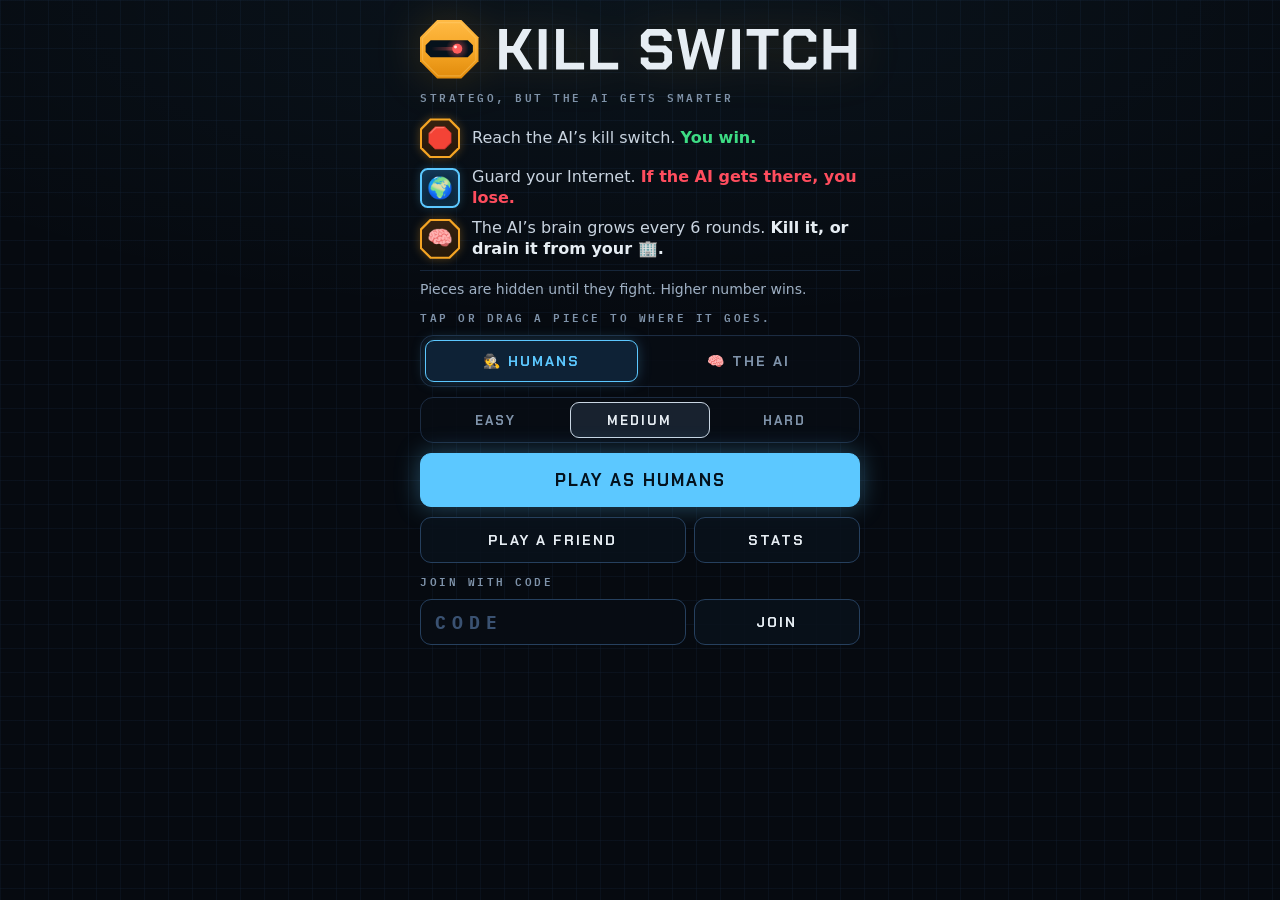
==== index.html @ 6c22af35 "Publish Kill Switch prototype" ====
<!doctype html>
<html lang="en">
<head>
<meta charset="utf-8">
<meta name="viewport" content="width=device-width, initial-scale=1, viewport-fit=cover">
<title>Kill Switch</title>
<!-- the Kill Switch game page (DEV-314: built by Vite from web/src/; `npm run build` → dist/). The Watcher (v0.34, DEV-292):
     icons sit next to the page (web/public/, copied to dist/ and the kill-switch repo root when published); sources in
     prototype/brand/. og:image must be absolute or link previews skip it. -->
<link rel="icon" href="favicon-32.png" sizes="32x32" type="image/png">
<link rel="icon" href="favicon.svg" type="image/svg+xml"> <!-- last: browsers that take SVG prefer it -->
<link rel="apple-touch-icon" href="apple-touch-icon.png">
<meta name="apple-mobile-web-app-title" content="Kill Switch">
<meta name="theme-color" content="#060A10">
<meta name="description" content="Stratego, but the AI gets smarter.">
<meta property="og:title" content="Kill Switch">
<meta property="og:description" content="Stratego, but the AI gets smarter.">
<meta property="og:type" content="website">
<meta property="og:url" content="https://franknowinski.github.io/kill-switch/">
<meta property="og:image" content="https://franknowinski.github.io/kill-switch/og.png">
<meta property="og:image:width" content="1200">
<meta property="og:image:height" content="630">
<meta property="og:image:alt" content="Kill Switch: an amber stop-sign helmet with one red eye">
<meta name="twitter:card" content="summary_large_image">
<link rel="preconnect" href="https://fonts.googleapis.com">
<link href="https://fonts.googleapis.com/css2?family=Chakra+Petch:wght@700&family=IBM+Plex+Mono:wght@500;600&display=swap" rel="stylesheet">
  <script type="module" crossorigin src="./assets/index-DdbxNn4h.js"></script>
  <link rel="stylesheet" crossorigin href="./assets/index-QEi6UIKc.css">
  <meta name="ks-engine" content="8e698e88ac2e7efc4e3347627f5c3d92bb9acbe5">
</head>
<body>
<div id="app"></div>
</body>
</html>
---- assets/index-QEi6UIKc.css ----
/* v0.60 (DEV-329): the Command Center look (DESIGN.md item 78, mockups in prototype/v13-command-center.html). A war-room
   tactical display: dark glass, a live grid, the only light is the threat. The board is flat and top-down, edge to edge
   (the tilted CSS 3D tabletop is gone for good). Humans are rounded squares, the AI octagons. */
:root{
  --void:#060A10;--grid:#16263A;--hu:#5CC8FF;--hu-tile:#0B2438;--ai:#F5A524;--ai-tile:#26180A;--agi:#B48CFF;--asi:#FF4D5E;
  --volt:#FFD84A;--fg:#E6EDF3;--dim:#B7C5D4;--muted:#7F93AA;--faint:#3A5272;--line:#1C2C42;--line2:#26405E;--green:#3DDC84;
  --glass:linear-gradient(180deg,rgba(16,27,42,.92),rgba(9,15,24,.92));--ink:#04121D;
  --display:"Chakra Petch",system-ui,sans-serif;
  --ui:-apple-system,BlinkMacSystemFont,"SF Pro Text",system-ui,"Segoe UI",Roboto,sans-serif;
  --mono:"SF Mono",ui-monospace,"IBM Plex Mono",Menlo,monospace;
  /* the play column: the whole screen on a phone (the board runs edge to edge), a column on a desktop */
  --colw:100vw;
}
*{box-sizing:border-box}
html{overflow-x:clip;background:var(--void)} /* fight sparks and knock-offs fly past the edge for a moment: never let the page scroll sideways */
html,body{margin:0;color:var(--fg);font-family:var(--ui);-webkit-tap-highlight-color:transparent;overscroll-behavior:none;-webkit-font-smoothing:antialiased}
body{min-height:100dvh;display:flex;flex-direction:column;overflow-x:clip;padding:env(safe-area-inset-top) 0 env(safe-area-inset-bottom);
  background:radial-gradient(120% 60% at 50% 0%,rgba(92,200,255,.05),transparent 60%),
    linear-gradient(rgba(22,38,58,.28) 1px,transparent 1px) 0 0/24px 24px,
    linear-gradient(90deg,rgba(22,38,58,.28) 1px,transparent 1px) 0 0/24px 24px,var(--void);background-attachment:fixed}
button{font:inherit;color:inherit;cursor:pointer}
h1{font:700 28px/1.08 var(--display);margin:0;letter-spacing:1px}
#app{display:flex;flex-direction:column;width:100%}

/* ---------- the play screen, top to bottom: pills, the 🧠 meter, the board, the console, the buttons. Pieces below.
   The column runs through the home-bar strip (its padding keeps the buttons clear), so the pieces list starts at the
   screen's bottom edge instead of peeking into that strip (v0.63). ---------- */
.left{display:flex;flex-direction:column;height:calc(100svh - env(safe-area-inset-top));min-height:470px;padding-bottom:calc(6px + env(safe-area-inset-bottom));width:var(--colw);max-width:100%;margin:0 auto}
.hud{display:flex;align-items:center;gap:6px;padding:4px 10px 0;height:34px;flex:none}
.pill{height:28px;display:inline-flex;align-items:center;padding:0 10px;border:1px solid var(--line2);border-radius:7px;background:rgba(10,18,28,.85);font:600 12px var(--mono);letter-spacing:2px;color:var(--dim);white-space:nowrap}
.pill.on{background:var(--hu);border-color:var(--hu);color:var(--ink);box-shadow:0 0 18px rgba(92,200,255,.45)}
.pill.on.ai{background:var(--ai);border-color:var(--ai);box-shadow:0 0 18px rgba(245,165,36,.45)}
.pill.wait{color:var(--ai);border-color:rgba(245,165,36,.45)}
body.me-ai .pill.wait{color:var(--hu);border-color:rgba(92,200,255,.45)}
.pill.r{margin-left:auto}
/* v0.64 (DEV-338): 🔊 at the right end of the pills (after VS … BOT; live, where there is none, it still sits right) */
.pill.snd{margin-left:auto;width:36px;padding:0;justify-content:center;font:14px/1 var(--ui);letter-spacing:0;color:var(--fg);cursor:pointer;flex:none}
.pill.r ~ .snd{margin-left:0}
.dots i{font-style:normal;animation:blink 1.2s infinite}.dots i:nth-child(2){animation-delay:.2s}.dots i:nth-child(3){animation-delay:.4s}
@keyframes blink{0%,60%,100%{opacity:.2}30%{opacity:1}}

/* the 🧠 meter: one for the whole game (its number is public: it grows in the open). 2 … 7 amber, AGI and 9 violet, ASI red;
   the drain shows what is gone as a yellow hatch; held, fragile and stopped */
.meter{margin:6px 10px 0;padding:7px 12px 6px;border:1px solid var(--line);border-radius:12px;background:var(--glass);flex:none}
.mt{display:flex;justify-content:space-between;align-items:baseline;gap:8px;font:600 12px var(--mono);letter-spacing:2px;color:var(--dim);white-space:nowrap}
.mt .v{font:700 17px var(--display);color:var(--ai);letter-spacing:0;margin-left:5px}
.mt .nx{color:var(--ai);font-size:11px;letter-spacing:1.5px;overflow:hidden;text-overflow:ellipsis;min-width:0}
.bars{display:grid;grid-template-columns:repeat(9,1fr);gap:4px;margin-top:6px}
.bars i{height:9px;border-radius:2px;border:1px solid rgba(245,165,36,.35)}
.bars i.agi{border-color:rgba(180,140,255,.55);background:repeating-linear-gradient(90deg,rgba(180,140,255,.28) 0 2px,transparent 2px 5px)}
.bars i.asi{border-color:rgba(255,77,94,.6);background:repeating-linear-gradient(90deg,rgba(255,77,94,.3) 0 2px,transparent 2px 5px)}
.bars i.f{background:var(--ai);border-color:var(--ai);box-shadow:0 0 8px rgba(245,165,36,.5)}
.bars i.f.agi{background:var(--agi);border-color:var(--agi);box-shadow:0 0 8px rgba(180,140,255,.55)}
.bars i.f.asi{background:var(--asi);border-color:var(--asi);box-shadow:0 0 10px rgba(255,77,94,.7)}
.bars i.dr{background:repeating-linear-gradient(135deg,rgba(255,216,74,.35) 0 2px,transparent 2px 5px);border-color:rgba(255,216,74,.45);box-shadow:none}
.bars i.off{background:#1A2333;border-color:#25324A;box-shadow:none}
.lbls{display:grid;grid-template-columns:repeat(9,1fr);gap:4px;margin-top:3px;font:500 10px var(--mono);color:var(--muted);text-align:center}
.lbls .agi{color:var(--agi)}.lbls .asi{color:var(--asi)}
.meter.agi .mt .v,.meter.agi .mt .nx{color:var(--agi)}
.meter.asi{border-color:rgba(255,77,94,.55);box-shadow:0 0 22px rgba(255,77,94,.25)}
.meter.asi .mt .v,.meter.asi .mt .nx{color:var(--asi)}
.meter.drain{border-color:rgba(255,216,74,.5)}
.meter.drain .mt .v,.meter.drain .mt .nx{color:var(--volt)}
.meter.stopped .mt,.meter.stopped .mt .v,.meter.stopped .mt .nx{color:var(--muted)}
.meter.stopped .mt .v{text-decoration:line-through}
.meter.frag .mt .v,.meter.frag .mt .nx{color:var(--asi)}

/* the board: flat, top-down, edge to edge, no gaps. Its squares are as wide as the column allows and up to 1.087 times as tall
   (48.75 x 53 px on a 390 px iPhone); on a short screen (Safari's bars, an iPhone SE) it gives up height first, so the
   console and the buttons always fit. .boardwrap is a size container: a piece's size follows its square's (cq units). */
.boardwrap{position:relative;flex:0 1 calc(var(--colw) / 8 * 1.087 * 8);min-height:200px;container-type:size;margin-top:8px}
.board{position:relative;display:grid;grid-template-columns:repeat(8,minmax(0,1fr));grid-template-rows:repeat(8,minmax(0,1fr));height:100%;background:#09111B;user-select:none;-webkit-user-select:none;touch-action:pan-y;-webkit-touch-callout:none}
/* v0.36 (DEV-294): on a phone the board is most of the screen, so a vertical swipe on it scrolls the page (to the rules).
   pan-y lets it; a touch that starts on a square you can drag from right now is held by the board's touchmove listener
   (bindPointer), not by touch-action on the squares */
.sq{position:relative;border:0;border-radius:0;padding:0;margin:0;min-width:0;min-height:0;color:var(--fg);box-shadow:inset 0 0 0 .5px var(--grid);background:linear-gradient(180deg,rgba(14,24,36,.9),rgba(9,16,26,.9));
  font-size:min(12.5cqw,11.6cqh)} /* 1em: the square's own size (its width, or a little less than its height on a short board) */
/* blocked: a grey hatch (red means only an attack or a fight) */
.sq.block{background:repeating-linear-gradient(135deg,rgba(138,155,176,.30) 0 3px,rgba(10,14,20,.95) 3px 9px);box-shadow:inset 0 0 0 1px rgba(138,155,176,.28);cursor:default}
.rk{position:absolute;left:1px;top:0;font:600 8px/1 var(--mono);color:#5A7596;z-index:6;text-shadow:0 0 2px #000,0 0 3px #000;pointer-events:none}
.files{display:grid;grid-template-columns:repeat(8,1fr);height:13px;flex:none;font:500 9px/13px var(--mono);color:var(--faint);text-align:center}
/* pieces fill the square, 3px in from each edge: humans a rounded square with the rank bottom-right, the AI an octagon with
   its rank under the face, a ? while hidden. .pz is the piece's place on its square, .blk the piece itself (what the fight
   animations move) */
.pz{position:absolute;inset:3px;z-index:2;pointer-events:none}
.blk{position:absolute;inset:0;display:flex;align-items:center;justify-content:center;font-weight:700}
.blk.h{border:2px solid var(--hu);border-radius:.19em;background:linear-gradient(180deg,#103250,var(--hu-tile));box-shadow:0 0 10px rgba(92,200,255,.22),inset 0 0 10px rgba(92,200,255,.10)}
.blk.h.hid{background:linear-gradient(180deg,#0E2A44,#0A2034)}
.blk.a{isolation:isolate;filter:drop-shadow(0 0 5px rgba(245,165,36,.32))}
.blk.a::before,.blk.a::after{content:"";position:absolute;z-index:-1}
.blk.a::before{inset:0;background:var(--ai);clip-path:polygon(.25em 0,calc(100% - .25em) 0,100% .25em,100% calc(100% - .25em),calc(100% - .25em) 100%,.25em 100%,0 calc(100% - .25em),0 .25em)}
.blk.a::after{inset:2px;background:linear-gradient(180deg,#352210,var(--ai-tile));clip-path:polygon(.23em 0,calc(100% - .23em) 0,100% .23em,100% calc(100% - .23em),calc(100% - .23em) 100%,.23em 100%,0 calc(100% - .23em),0 .23em)}
.blk .ic{font-size:.52em;line-height:1}
.blk .ic.up{transform:translateY(-.1em)}
.blk.a .ic.up{transform:translateY(-.13em)}
.blk .n{position:absolute;font:700 .29em/1 var(--mono)}
.blk.h .n{right:.14em;bottom:.1em;color:var(--hu)}
.blk.a .n{left:0;right:0;bottom:.14em;text-align:center;color:var(--ai)}
.blk .q{font:700 .5em/1 var(--display)}
.blk.a .q{color:var(--ai)}.blk.h .q{color:var(--hu)}
/* ↺ a piece that switched sides at a trap (v0.28), shown only where its face is: in its old army's colour */
.trn{position:absolute;left:-.3em;top:-.3em;width:1.55em;height:1.55em;border-radius:50%;font:700 .2em/1.55em var(--ui);text-align:center;color:var(--ink);font-style:normal;z-index:3;pointer-events:none}
.sq.clash::after{content:"";position:absolute;inset:1px;border:2px solid var(--asi);border-radius:9px;box-shadow:0 0 14px rgba(255,77,94,.7);z-index:5;pointer-events:none}
.trn.h{background:var(--hu)}.trn.ai{background:var(--ai)}
/* ↑ a piece that took power from the datacenter (+1, once) */
.bst{position:absolute;right:.04em;top:0;font:800 .23em var(--mono);color:var(--volt);font-style:normal;text-shadow:0 1px 2px #000;pointer-events:none;z-index:3}
.blk.a .bst{right:.8em;top:.15em}
/* where a picked piece can go: pulsing cyan dots; an attack: a red ring; a 🧬 copy: green */
.sq.can{background:linear-gradient(180deg,rgba(92,200,255,.12),rgba(92,200,255,.05))}
.sq.can:not(.fight)::after{content:"";position:absolute;left:50%;top:50%;width:13px;height:13px;border-radius:50%;transform:translate(-50%,-50%);background:rgba(92,200,255,.6);box-shadow:0 0 12px rgba(92,200,255,.9);animation:pulse 1.4s ease-in-out infinite;z-index:3;pointer-events:none}
.sq.can.fight::after{content:"";position:absolute;inset:1px;border:2px solid var(--asi);border-radius:9px;box-shadow:0 0 14px rgba(255,77,94,.65),inset 0 0 12px rgba(255,77,94,.3);z-index:3;animation:pulse 1.4s ease-in-out infinite;pointer-events:none}
.sq.copy::after{content:"";position:absolute;inset:1px;border:2px solid var(--green);border-radius:9px;box-shadow:0 0 12px rgba(61,220,132,.6);z-index:3;animation:pulse 1.4s ease-in-out infinite;pointer-events:none}
@keyframes pulse{50%{opacity:.55}}
/* the picked piece: a white ring on the piece */
.sq.sel .blk.h{border-color:#fff;box-shadow:0 0 0 2px rgba(255,255,255,.18),0 0 18px rgba(92,200,255,.8)}
.sq.sel .blk.a::before{background:#fff}
.sq.sel .blk.a{filter:drop-shadow(0 0 9px rgba(245,165,36,.85))}
/* where a drag lands if you let go now (v0.33, DEV-291): a steady white ring, over the lit squares' pulse */
.sq.over::before{content:"";position:absolute;inset:-1px;border:3px solid #fff;border-radius:8px;box-shadow:0 0 18px rgba(255,255,255,.6),inset 0 0 10px rgba(255,255,255,.25);z-index:5;pointer-events:none}
.sq.over::after{animation:none!important;opacity:1}
.sq.over.swap .pz::after{content:"⇄";position:absolute;right:-7px;bottom:-9px;width:18px;height:18px;border-radius:50%;background:#fff;color:var(--ink);font:800 12px/18px var(--ui);text-align:center;z-index:6}
/* the opponent's last move, loud: corner brackets in their colour round the square it went to and a glow on its piece
   (still a ? if hidden), a dashed square where it came from. Your own last move: a faint white ring */
.lm{position:absolute;inset:1px;z-index:4;pointer-events:none;--c:var(--ai);filter:drop-shadow(0 0 4px var(--c));
  background:linear-gradient(var(--c),var(--c)) 0 0/12px 3px no-repeat,linear-gradient(var(--c),var(--c)) 0 0/3px 12px no-repeat,
    linear-gradient(var(--c),var(--c)) 100% 0/12px 3px no-repeat,linear-gradient(var(--c),var(--c)) 100% 0/3px 12px no-repeat,
    linear-gradient(var(--c),var(--c)) 0 100%/12px 3px no-repeat,linear-gradient(var(--c),var(--c)) 0 100%/3px 12px no-repeat,
    linear-gradient(var(--c),var(--c)) 100% 100%/12px 3px no-repeat,linear-gradient(var(--c),var(--c)) 100% 100%/3px 12px no-repeat}
.lm.h{--c:var(--hu)}
.sq.opt{background:radial-gradient(circle,rgba(245,165,36,.16),rgba(9,16,26,.9) 75%)}
.sq.opt.oph{background:radial-gradient(circle,rgba(92,200,255,.16),rgba(9,16,26,.9) 75%)}
.sq.opt .blk.a{filter:drop-shadow(0 0 10px rgba(245,165,36,.95))}
.sq.opt .blk.h{box-shadow:0 0 18px rgba(92,200,255,.9),inset 0 0 10px rgba(92,200,255,.2)}
.lmf{position:absolute;inset:9px;z-index:1;border:1.5px dashed var(--ai);border-radius:7px;opacity:.6;pointer-events:none}
.lmf.h{border-color:var(--hu)}
.sq.last{box-shadow:inset 0 0 0 2px rgba(255,255,255,.3)}
/* a face-up enemy piece (a 📡 shows it): a cyan glow */
.sq.spot .blk.a{filter:drop-shadow(0 0 10px rgba(92,200,255,.9))}
.sq.spot .blk.h{box-shadow:0 0 14px rgba(245,165,36,.8)}
.sq.asi .blk.a::before{background:var(--asi)}
.sq.asi .blk.a{filter:drop-shadow(0 0 10px rgba(255,77,94,.9))}
/* the last square at the end of the game */
.sq.final::before{content:"";position:absolute;inset:-2px;border:3px solid var(--hu);border-radius:9px;box-shadow:0 0 24px rgba(92,200,255,.9);z-index:5;pointer-events:none}
.sq.final.fai::before{border-color:var(--ai);box-shadow:0 0 24px rgba(245,165,36,.9)}
/* 🏢 the humans' datacenter: a square they place in setup, not a piece. Dim; lit once the 🧠 is a 10 (the CTO drains it there);
   pulsing while the CTO stands on it and drains the 🧠 (v0.38, DEV-295); dark once the drain has started and nobody is draining */
.sq.dc{box-shadow:inset 0 0 0 1px rgba(92,200,255,.55)}
.dci{position:absolute;inset:0;display:flex;flex-direction:column;align-items:center;justify-content:center;gap:2px;font-size:.4em;opacity:.6;pointer-events:none}
.dci b{font:700 8px var(--mono);letter-spacing:1.5px;color:var(--hu)}
.dcm{position:absolute;right:2px;top:1px;font-size:10px;line-height:1;z-index:4;pointer-events:none}
.sq.dc.live{background:radial-gradient(circle,rgba(255,216,74,.22),rgba(42,34,8,.7));box-shadow:inset 0 0 0 1.5px rgba(255,216,74,.7)}
.sq.dc.live .dci{opacity:1;animation:bolt 1.2s ease-in-out infinite}.sq.dc.live .dci b{color:var(--volt)}
.sq.dc.drain{background:radial-gradient(circle,rgba(255,216,74,.35),rgba(42,34,8,.8));z-index:1;animation:drainpulse 1.1s ease-in-out infinite}
.sq.dc.drain .dci,.sq.dc.drain .dcm{opacity:1;animation:bolt 1.1s ease-in-out infinite}.sq.dc.drain .dci b{color:var(--volt)}
@keyframes drainpulse{0%,100%{box-shadow:inset 0 0 0 2px rgba(255,216,74,.4)}50%{box-shadow:inset 0 0 0 3px var(--volt),0 0 16px rgba(255,216,74,.6)}}
@keyframes bolt{50%{filter:drop-shadow(0 0 6px #ffd84a)}}
.sq.dc.off .dci,.sq.dc.off .dcm{opacity:.2;filter:grayscale(1)}
.sq.dc.pick{box-shadow:inset 0 0 0 3px var(--hu),0 0 14px rgba(92,200,255,.6);z-index:1}
.sq.dc.pick .dci{opacity:1}
/* the moves: a piece shown face up for the first time flips over; one that switched sides flashes */
.pz.drag{opacity:.25;filter:grayscale(.4)}
.blk.reveal{animation:flip .5s cubic-bezier(.3,1.4,.5,1)}
@keyframes flip{0%{transform:perspective(300px) rotateY(-90deg)}100%{transform:none}}
.sq.turned .blk{animation:turnflash .7s ease-out}
@keyframes turnflash{0%{filter:brightness(1)}30%{filter:brightness(2.2) saturate(2)}100%{filter:brightness(1)}}
/* while dragging, a copy of the piece follows the finger, drawn bigger and above it. It sits at the top left of the screen
   and is moved by a transform only (set each frame from the code; v0.33, DEV-291), so a drag does no layout work */
.floater{position:fixed;left:0;top:0;z-index:20;pointer-events:none;will-change:transform;filter:drop-shadow(0 12px 14px rgba(0,0,0,.75))}
/* the fight on the board: stand-ins in the fx layer (the board's own coordinates), sparks, the big hit's square flash */
.fx{position:absolute;inset:0;pointer-events:none;z-index:7}
.clone{position:absolute;pointer-events:none}.clone .blk{inset:3px}
.spk{position:absolute;width:6px;height:6px;margin:-3px;border-radius:2px;background:var(--asi);pointer-events:none}
/* v0.61 (DEV-332): the screen stays still. A big hit (7 and up) flashes the fight square only; the drain jolts the 🧠 meter */
.sqflash{position:absolute;pointer-events:none;border-radius:8px;background:radial-gradient(circle,rgba(255,77,94,.55),rgba(255,77,94,.12) 70%);box-shadow:0 0 22px 4px rgba(255,77,94,.75);animation:sqflash .75s ease-out forwards}
@keyframes sqflash{0%{opacity:0}15%{opacity:1}100%{opacity:0}}
.meter.jolt{animation:shake .4s}
@keyframes shake{0%,100%{transform:none}20%{transform:translate(-6px,2px)}40%{transform:translate(6px,-2px)}60%{transform:translate(-4px,0)}80%{transform:translate(4px,0)}}
/* after a fight the winner's number rises from the square and fades; never blocks a tap */
.float{position:fixed;z-index:9;pointer-events:none;transform:translate(-50%,-50%);font:700 40px/1 var(--display);white-space:nowrap;text-shadow:0 0 14px rgba(0,0,0,.6),0 2px 0 #000}
.float.h{color:var(--hu);text-shadow:0 0 14px rgba(92,200,255,.9),0 2px 0 #000}.float.ai{color:var(--ai);text-shadow:0 0 14px rgba(245,165,36,.9),0 2px 0 #000}.float.n{color:var(--fg)}
.float .x{color:var(--muted);font-size:.6em;margin:0 .15em}.float .b{color:var(--hu)}.float .a{color:var(--ai)}
/* alerts: level-ups and milestones over the board */
.toasts{position:absolute;left:0;right:0;top:30%;display:flex;flex-direction:column;align-items:center;gap:6px;pointer-events:none;z-index:8}
.toast{padding:10px 16px;border-radius:12px;background:rgba(8,12,20,.94);border:1px solid var(--line2);color:var(--fg);font:600 13px var(--ui);box-shadow:0 10px 30px rgba(0,0,0,.6);animation:tin .25s ease-out,tout .5s ease-in forwards;animation-delay:0s,var(--hold,1.6s);max-width:calc(100vw - 32px);text-align:center;text-wrap:balance}
.toast.big{font:700 15px var(--display);letter-spacing:1.5px;color:var(--asi);border-color:var(--asi);box-shadow:0 0 30px rgba(255,77,94,.5);--hold:3.2s}
.toast.big.agi{color:var(--agi);border-color:var(--agi);box-shadow:0 0 30px rgba(180,140,255,.45)}
.toast.drain{color:var(--volt);border-color:var(--volt);box-shadow:0 0 30px rgba(255,216,74,.4)}
.toast.drain:not(.big){font:600 13px var(--ui)}
@keyframes tin{from{opacity:0;transform:translateY(-12px) scale(.9)}to{opacity:1;transform:none}}
@keyframes tout{to{opacity:0;transform:translateY(-10px)}}

/* ---------- under the board: the console. The message and the last fight; during a fight, the ENGAGEMENT panel.
   Its height never depends on what it says (a longer message never moves the board under the finger), and it is the
   same between fights and during one, so the board never jumps.
   v0.61 (DEV-332): both fill it. It is a size container: the piece tiles grow with its height (--t, about 80 px on an
   iPhone 13, smaller on the SE so nothing scrolls). Two layouts: short (the SE, a desktop: one row) and tall (from 150 px
   of room: the pieces large, names under them). ---------- */
.console{margin:8px 10px 0;padding:10px 12px;border:1px solid var(--line);border-radius:14px;background:var(--glass);flex:1 0 var(--cons,136px);min-height:0;display:flex;flex-direction:column;overflow:hidden;
  container:cons/size;--msgh:calc(2 * 1.38 * 15px);--msgb:6px}
.msg{font:15px/1.38 var(--ui);color:var(--dim);margin-bottom:var(--msgb);height:var(--msgh);overflow:hidden;flex:none}
.msg b{color:var(--fg)}
.you{color:var(--hu);font-weight:600}.them{color:var(--ai);font-weight:600}
body.me-ai .you{color:var(--ai)}body.me-ai .them{color:var(--hu)}
.msg b.recon,body.me-ai .msg b.recon,.lvnote{color:var(--volt)}
/* the last fight, between fights: both pieces as tiles (the loser struck through), "R15 · Operative 7 tied Strongman 7",
   LOG ›; tap it: the log. Short: one row. Tall: LAST FIGHT · LOG ›, the tiles big with the numbers between, the line under */
.fline{--t:clamp(30px,calc(100cqh - var(--msgh) - var(--msgb) - 12px),56px);--tw:calc(var(--t) * .92);flex:1 1 0;min-height:0;width:100%;display:grid;grid-template-columns:var(--tw) minmax(0,1fr) var(--tw) auto;
  grid-template-areas:"fa fs fd go";align-items:center;gap:8px;padding:4px 10px;border:1px solid var(--grid);border-radius:12px;background:rgba(6,10,16,.55);color:var(--dim);text-align:left;font:inherit}
.fline .lf,.fline .cmp{display:none}
.fline .lf{grid-area:lf;font:600 10px var(--mono);letter-spacing:2px;color:var(--muted);justify-self:start}
.fline .go{grid-area:go;font:600 12px var(--mono);color:var(--dim);letter-spacing:1.5px;white-space:nowrap;justify-self:end}
.fline .fa{grid-area:fa}.fline .fd{grid-area:fd}
.fline .cmp{grid-area:cmp;font:700 28px/1 var(--display);color:var(--fg);text-align:center;white-space:nowrap}
.fline .fs{grid-area:fs;font:500 13px/1.3 var(--ui);color:var(--dim);text-align:center;min-width:0;display:-webkit-box;-webkit-box-orient:vertical;-webkit-line-clamp:2;overflow:hidden}
.fline .fs b{font:700 1em var(--mono);color:var(--fg)}
.fline.none{display:flex;align-items:center;justify-content:center;border-style:dashed;border-color:var(--line);background:none}
.fline .nf{font:500 14px var(--ui);color:var(--muted);letter-spacing:.3px}
.ftl,.tile{position:relative;width:var(--tw);height:var(--t);font-size:var(--t);justify-self:center}
.ftl .pz,.tile .pz{inset:0}
.ftl.x .pz,.tile.lost .pz{opacity:.5}
.ftl.x::after,.tile.lost::after{content:"";position:absolute;left:-3px;right:-3px;top:50%;height:2px;background:var(--asi);transform:rotate(-38deg);box-shadow:0 0 6px var(--asi);z-index:3}
@container cons (min-height:150px){
  .fline{--t:clamp(44px,calc(100cqh - var(--msgh) - var(--msgb) - 66px),80px);grid-template-columns:minmax(0,1fr) auto minmax(0,1fr);grid-template-rows:auto 1fr auto;
    grid-template-areas:"lf . go" "fa cmp fd" "fs fs fs";gap:4px 14px;padding:8px 12px 9px}
  .fline .lf,.fline .cmp{display:block}
  .fline .fs{font-size:15px;-webkit-line-clamp:1}
}
/* the engagement: a fight, big. The header (where, and FIGHT until the hidden one turns over), the two pieces, the verdict */
.console.eng{padding:9px 12px}
.eng-h{display:flex;justify-content:space-between;align-items:center;font:600 11px var(--mono);letter-spacing:2.5px;color:var(--muted);flex:none}
.eng-h .ft{color:var(--asi);display:flex;align-items:center;gap:6px}
.eng-h .ft::before{content:"";width:8px;height:8px;border-radius:50%;background:var(--asi);box-shadow:0 0 8px var(--asi)}
.eng-row{--t:clamp(30px,calc(100cqh - 50px),64px);--tw:calc(var(--t) * .92);flex:1 1 0;min-height:0;display:grid;grid-template-columns:var(--tw) minmax(0,1fr) auto minmax(0,1fr) var(--tw);align-items:center;gap:7px;margin:3px 0}
.side{font:600 9px var(--mono);letter-spacing:1px;color:var(--muted);white-space:nowrap;overflow:hidden;text-overflow:ellipsis}
.who{font:600 15px/1.15 var(--ui);color:var(--fg);margin-top:2px;overflow-wrap:anywhere}
.vs{text-align:center;font:700 20px var(--display);color:var(--dim)}
.vs small{display:block;font:600 13px var(--mono);color:var(--fg);letter-spacing:1px;white-space:nowrap}
.r-side{text-align:right}
.verdict{display:flex;justify-content:space-between;align-items:center;gap:8px;border:1px solid rgba(92,200,255,.4);background:rgba(92,200,255,.07);border-radius:10px;padding:5px 12px;flex:none}
.verdict b{font:700 16px/1.15 var(--display);letter-spacing:1px;color:var(--hu);min-width:0;overflow:hidden;text-overflow:ellipsis;white-space:nowrap}
.verdict span{font:11px var(--ui);color:var(--muted);text-align:right}
.verdict.l{border-color:rgba(245,165,36,.45);background:rgba(245,165,36,.07)}.verdict.l b{color:var(--ai)}
.verdict.t{border-color:rgba(230,237,243,.3);background:rgba(230,237,243,.05)}.verdict.t b{color:var(--fg)}
.verdict.wait{border-style:dashed;border-color:var(--line2);background:none}.verdict.wait b{color:var(--muted)}
@container cons (min-height:150px){
  .eng-row{--t:clamp(44px,calc(100cqh - 130px),84px);grid-template-columns:minmax(0,1fr) auto minmax(0,1fr);grid-template-rows:auto auto auto;
    grid-template-areas:"sa vs sd" "ta vs td" "wa vs wd";justify-items:center;align-content:center;gap:4px 12px;margin:6px 0}
  .eng-row .ia,.eng-row .id{display:contents}
  .eng-row .ta{grid-area:ta}.eng-row .td{grid-area:td}
  .ia .side{grid-area:sa}.id .side{grid-area:sd}.ia .who{grid-area:wa}.id .who{grid-area:wd}
  .side{font-size:10px;max-width:100%}
  .who{font-size:18px;margin-top:0;white-space:nowrap;overflow:hidden;text-overflow:ellipsis;max-width:100%;overflow-wrap:normal}
  .vs{grid-area:vs;font-size:18px;color:var(--muted)}
  .vs small{font:700 26px/1.1 var(--display);letter-spacing:2px;margin-top:2px}
  .verdict{flex-direction:column;justify-content:center;gap:1px;padding:6px 12px 7px}
  .verdict b{font-size:22px;letter-spacing:.5px;max-width:100%}
  .verdict span{font-size:12px;text-align:center}
}
.console.end{flex:1 0 auto;container-type:normal} /* the end of a game: the console takes what it needs (the board gives way), so the last fight is never cut off */
.console.end .fline{--t:44px;flex:1 0 auto;min-height:60px}
/* a tall phone has room at the end too: the last fight in the tall layout (the end console is sized by its content, so it
   is no size container: a media query stands in for the container query) */
@media (min-height:741px) and (max-width:859px){
  .console.end .fline{--t:64px;grid-template-columns:minmax(0,1fr) auto minmax(0,1fr);grid-template-rows:auto 1fr auto;
    grid-template-areas:"lf . go" "fa cmp fd" "fs fs fs";gap:4px 14px;padding:8px 12px 9px}
  .console.end .fline .lf,.console.end .fline .cmp{display:block}
  .console.end .fline .fs{font-size:15px;-webkit-line-clamp:1}
}
/* the end: the banner lights up, blue for a win, red for a loss (the screen itself stays still) */
.console.end.won{animation:endwon 1.2s ease-out}
.console.end.lost{animation:endlost 1.2s ease-out}
@keyframes endwon{0%,100%{box-shadow:none}25%{box-shadow:0 0 0 2px var(--hu),0 0 36px rgba(92,200,255,.55)}}
@keyframes endlost{0%,100%{box-shadow:none}25%{box-shadow:0 0 0 2px var(--asi),0 0 36px rgba(255,77,94,.55)}}
/* the end of the game: the headline, how it ended, the last move and the round, then the last fight */
.msg.over{height:auto;max-height:none;display:flex;flex-direction:column;gap:3px;margin-bottom:8px}
.msg.over h1{font:700 24px/1.1 var(--display);letter-spacing:1px;color:var(--fg)}
.msg.over.win h1{color:var(--hu);text-shadow:0 0 20px rgba(92,200,255,.45)}
.msg.over.lose h1{color:var(--ai);text-shadow:0 0 20px rgba(245,165,36,.45)}
body.me-ai .msg.over.win h1{color:var(--ai);text-shadow:0 0 20px rgba(245,165,36,.45)}
body.me-ai .msg.over.lose h1{color:var(--hu);text-shadow:0 0 20px rgba(92,200,255,.45)}
.msg.over .eyebrow{font:500 11px/1.4 var(--mono);letter-spacing:.3px}

/* ---------- the buttons ---------- */
/* v0.64 (DEV-338): 🏠 first on every screen: 🏠 PIECES ↓ LOG in play, 🏠 START in setup, 🏠 PLAY AGAIN PIECES ↓ at the end */
.actions{display:grid;grid-template-columns:52px 1fr 1fr;gap:8px;padding:8px 10px 0;flex:none}
.actions.home{grid-template-columns:56px 1fr}
.actions.end{grid-template-columns:52px 1.4fr 1fr}
.actions button{white-space:nowrap;padding:0 6px;min-width:0}
.ghost,.primary{min-height:46px;border:1px solid var(--line2);border-radius:11px;background:rgba(10,18,28,.85);font:700 14px var(--display);letter-spacing:2px;color:var(--fg);display:flex;align-items:center;justify-content:center;gap:8px;padding:0 10px}
.ghost.sm{font-size:19px;letter-spacing:0;padding:0}
.primary{background:var(--hu);border-color:var(--hu);color:var(--ink);box-shadow:0 0 24px rgba(92,200,255,.35);font-size:15px}
body.me-ai .left .primary{background:var(--ai);border-color:var(--ai);box-shadow:0 0 24px rgba(245,165,36,.35)}
.ghost[aria-pressed="true"]{border-color:var(--green);color:var(--green);background:#0d2418}
.ghost:disabled,.primary:disabled{opacity:.45}
.ghost.danger{color:var(--asi);border-color:rgba(255,77,94,.45)}
@media (max-width:360px){.actions .ghost,.actions .primary{font-size:13px;letter-spacing:.5px}.actions .ghost.sm{font-size:17px}.actions{grid-template-columns:46px 1fr 1fr;gap:6px}.actions.end{grid-template-columns:46px 1.4fr 1fr}.actions.home{grid-template-columns:50px 1fr}}

/* ---------- setup: the lineup picker in the console's place (v0.64, DEV-338): the picked lineup's line, then a row of
   cards that scrolls sideways, each with a mini map of its three rows (front row on top), and a legend ---------- */
.setupbox{margin:8px 0 0;flex:1 0 auto;display:flex;flex-direction:column;gap:7px;min-height:0}
.setupbox .msg{margin:0 10px;padding:9px 12px;border:1px solid var(--line);border-radius:12px;background:#0A1019;font:14px/1.35 var(--ui);color:#C9D4E0;height:auto}
.luhd{display:flex;justify-content:space-between;align-items:baseline;padding:0 12px}
.luhd b{font:700 13px var(--display);letter-spacing:3px;color:var(--fg)}
.luhd span{font:12px var(--ui);color:#8C9BAD}
.lus{display:flex;gap:8px;overflow-x:auto;padding:0 10px 2px;scroll-padding:0 10px;scrollbar-width:none;-webkit-overflow-scrolling:touch}
.lus::-webkit-scrollbar{display:none}
.lu{flex:none;width:128px;display:flex;flex-direction:column;gap:6px;padding:8px;margin:0;text-align:left;border-radius:12px;border:1px solid var(--grid);background:#0A1019;color:var(--fg);font:inherit;cursor:pointer}
.lu.on{border:1.5px solid var(--hu);background:var(--hu-tile);padding:7.5px}
body.me-ai .lu.on{border-color:var(--ai);background:var(--ai-tile)}
.lun{display:flex;justify-content:space-between;align-items:center;font:700 14px var(--display);letter-spacing:1px}
.lun b{font-size:13px;color:var(--hu)}body.me-ai .lun b{color:var(--ai)}
.lum{display:grid;grid-template-columns:repeat(8,12px);gap:2px}
.lum i,.lul i{display:block;width:12px;height:12px;border-radius:2px;font:700 8px/12px var(--mono);font-style:normal;text-align:center;color:var(--ink)}
.lum i.e{background:transparent}
.lum i.b,.lul i.b{background:var(--hu)}.lum i.m,.lul i.m{background:#2E6F96}.lum i.d,.lul i.d{background:#1E3A55}
.lum i.t,.lul i.t{background:#B07A1E}.lum i.f,.lul i.f{background:var(--green)}
body.me-ai .lum i.b,body.me-ai .lul i.b{background:var(--ai)}body.me-ai .lum i.m,body.me-ai .lul i.m{background:#99620F}body.me-ai .lum i.d,body.me-ai .lul i.d{background:#4A3212}
body.me-ai .lum i.t,body.me-ai .lul i.t{background:var(--agi)}
.luh{font:11px/1.3 var(--ui);color:#B7C4D3;min-height:29px}
.lul{display:flex;flex-wrap:wrap;gap:4px 10px;padding:0 12px;font:11px var(--ui);color:#9FB0C3}
.lul span{display:inline-flex;align-items:center;gap:4px}
.lul i{width:9px;height:9px}
/* setup never shows the 🧠 meter: it is 2 and says nothing until the game starts, and the lineup picker needs the room
   (v0.65; v0.64 dropped it on short screens only) */
.left.setup .meter{display:none}
/* a short screen (an iPhone SE, Safari's bars): the board keeps its height. Setup also drops the LINEUP heading and each
   card's hint (the line above names the picked lineup and gives its hint) */
@media (max-height:740px){
  .left.setup .luhd,.luh{display:none}
  .setupbox{gap:6px;margin-top:6px}.setupbox .msg{padding:7px 10px;font-size:13px}
  .lu{gap:5px;padding:7px}.lu.on{padding:6.5px}
}
@media (max-height:600px){.lul{display:none}}

/* ---------- below the board: the pieces left and the rules (PIECES ↓ scrolls here; DEV-294, DEV-334) ---------- */
.right{width:min(100%,560px);margin:0 auto}
.key{padding:18px 16px 32px;display:flex;flex-direction:column;gap:18px}
.ksec{display:flex;flex-direction:column;gap:12px}
.kh{display:flex;justify-content:space-between;align-items:baseline;gap:8px;padding-bottom:8px;border-bottom:1px solid var(--grid)}
.kh h2{margin:0;font:700 18px var(--display);letter-spacing:3px;text-transform:uppercase;white-space:nowrap}
.kh.b h2{color:var(--hu)}.kh.a h2{color:var(--ai)}
.kh .kc{font:500 13px var(--mono);color:#9FB0C3;white-space:nowrap}
.kh .kc b{font-size:16px;font-weight:700;color:var(--fg)}
/* a tile per kind: the piece in its owner's shape, the name, ×left /total; none left: dimmed and struck through in red */
.kg{display:grid;grid-template-columns:repeat(4,minmax(0,1fr));gap:8px}
.kr{display:flex;flex-direction:column;align-items:center;gap:4px;min-width:0;padding:8px 2px;margin:0;border-radius:10px;background:#0A1019;border:1px solid var(--grid);color:var(--fg);font:inherit;cursor:pointer}
.kr.on{border-color:#C9D6E3;background:#111B28}
.kr .k{position:relative;width:52px;height:56px;font-size:52px;flex:none}
.kr .k .pz{inset:0}
.kr.gone{opacity:.4}
.ks{position:absolute;left:-2px;right:-2px;top:calc(50% - 1px);height:2.5px;border-radius:2px;background:var(--asi);transform:rotate(-40deg);z-index:4;pointer-events:none}
.kb{position:absolute;right:-9px;top:-7px;z-index:5;padding:1px 3px;border-radius:5px;background:var(--void);border:1px solid rgba(255,216,74,.5);font:700 9px/1.2 var(--mono);color:var(--volt);font-style:normal;white-space:nowrap;pointer-events:none} /* v0.29: AI fighters 5–6 take +1 at the 🏢, once */
.kn{max-width:100%;font:11px/1.2 var(--ui);color:var(--dim);text-align:center;min-height:14px;white-space:nowrap;overflow:hidden;text-overflow:ellipsis}
.kr .kc{font:700 15px var(--mono);color:var(--fg);white-space:nowrap}
.kr .kc i{font:500 11px var(--mono);font-style:normal;color:#8C9BAD}
.kr.gone .kc{color:#8C9BAD}
.ktip{margin:-4px 0 0;font:12px var(--ui);color:var(--muted)}
.kd{margin-top:-2px;padding:10px 12px;border:1px solid var(--line2);border-radius:10px;background:#0A1019;font:14px/1.45 var(--ui);color:var(--dim)}
.seen{display:flex;align-items:center;gap:6px;flex-wrap:wrap;font:13px var(--ui);color:var(--muted)}
.seen.trnd{gap:6px 10px;color:var(--dim)}
.seen.trnd b{font:700 13px var(--display);letter-spacing:2px;color:var(--fg)}
.seen.trnd span{display:inline-flex;align-items:center;gap:4px;flex-wrap:wrap}
.seen .none{color:var(--muted)}
.pc{position:relative;display:inline-flex;align-items:center;gap:3px;height:22px;padding:0 6px;font:700 12px var(--mono);border:1.5px solid var(--hu);border-radius:6px;color:var(--hu);background:var(--hu-tile)}
.pc.ai{border-color:var(--ai);color:var(--ai);background:var(--ai-tile);border-radius:2px}
.pc .trn{position:static;width:13px;height:13px;font-size:9px;line-height:13px}
/* the rules, worded for your side (v0.64, DEV-338): YOU in your side's colour, WATCH OUT in red, BASICS */
.rcs{display:flex;flex-direction:column;gap:22px;margin-top:4px}
.rg{display:flex;flex-direction:column;gap:8px;--rgc:var(--fg)}
.rg.h{--rgc:var(--hu)}.rg.a{--rgc:var(--ai)}.rg.w{--rgc:var(--asi)}
.rgh{display:flex;justify-content:space-between;align-items:baseline;gap:8px;padding-bottom:8px;border-bottom:1px solid var(--grid)}
.rgh h2{margin:0;font:700 18px var(--display);letter-spacing:3px;text-transform:uppercase;color:var(--rgc);white-space:nowrap}
.rgh span{font:12px var(--ui);color:#8C9BAD;text-align:right}
.rc{display:grid;grid-template-columns:36px minmax(0,1fr);gap:12px;align-items:start;padding:10px 12px;border-radius:12px;background:#0A1019;border:1px solid var(--grid)}
.ri{width:36px;height:36px;border-radius:9px;background:#111B28;display:flex;align-items:center;justify-content:center;font-size:19px}
.rc h3{margin:0 0 2px;font:700 13px var(--display);letter-spacing:2px;text-transform:uppercase;color:var(--rgc)}
.rc p{margin:0;font:15px/1.35 var(--ui);color:#C9D4E0}
@media (max-width:380px){.kn{font-size:10.5px;letter-spacing:-.2px}}
@media (max-width:360px){.kg{gap:6px}.kr .k{width:46px;height:50px;font-size:46px}.kh h2{font-size:16px;letter-spacing:2px}}

/* ---------- full screens: the start screen, Play a friend, Stats, the account screens, Friends ---------- */
.overlay{position:fixed;inset:0;overflow:auto;z-index:5;padding:16px}
.card{width:100%;max-width:440px;margin:0 auto;display:flex;flex-direction:column;gap:10px;padding-bottom:12px}
.card p{margin:0;font:15px/1.45 var(--ui);color:var(--dim)}
.card p b{color:var(--fg)}
.eyebrow{font:600 11px/1.45 var(--mono);letter-spacing:2.5px;color:var(--muted);text-transform:uppercase}
.card p.eyebrow{font:600 11px/1.45 var(--mono);color:var(--muted)}
.card > .primary{min-height:54px;font-size:17px}
/* the Watcher lockup on the start screen (v0.34, DEV-292): outlined text, so no font load; its red eye sweeps the visor
   (clipped to the visor, so its glow and trail never smear onto the helmet) */
.logo{line-height:0;margin:4px 0 0;filter:drop-shadow(0 0 22px rgba(245,165,36,.18))}.logo > svg{width:100%;height:auto;display:block}
.logo .eye{animation:sweep 5s ease-in-out infinite}
@keyframes sweep{0%,18%,100%{transform:translateX(0)}42%,60%{transform:translateX(-19px)}}
/* v0.64 (DEV-338): three lines for the side picked (win, lose, the 🧠), then one line for both */
.rules{display:flex;flex-direction:column;gap:9px;padding-top:4px}
.rule{display:grid;grid-template-columns:40px minmax(0,1fr);gap:12px;align-items:center;font:16px/1.3 var(--ui);color:#C9D4E0}
.rule b{color:var(--fg)}.rule b.win{color:var(--green)}.rule b.lose{color:var(--asi)}.rule b.agi{color:var(--agi)}
.card p.rnote{font:14px/1.4 var(--ui);color:#9FB0C3;border-top:1px solid var(--grid);padding-top:9px}
.k{position:relative;width:40px;height:40px;font-size:40px}
.k .pz{inset:0}
.seg{display:grid;grid-auto-flow:column;grid-auto-columns:1fr;gap:4px;padding:4px;border:1px solid var(--line);border-radius:13px;background:rgba(8,13,20,.8)}
.seg button{min-height:42px;border:1px solid transparent;border-radius:9px;background:none;font:700 14px var(--display);letter-spacing:2px;color:var(--muted);display:flex;align-items:center;justify-content:center;gap:8px;padding:0 4px;white-space:nowrap}
.seg button[aria-pressed="true"]{background:#18222F;border-color:#C9D6E3;color:var(--fg)}
.seg button[aria-pressed="true"].h{background:#0E2236;border-color:var(--hu);color:var(--hu);box-shadow:0 0 14px rgba(92,200,255,.25)}
.seg button[aria-pressed="true"].ai{background:#22170A;border-color:var(--ai);color:var(--ai);box-shadow:0 0 14px rgba(245,165,36,.25)}
.seg button[aria-pressed="true"].rnd{background:#1C1630;border-color:var(--agi);color:var(--agi);box-shadow:0 0 14px rgba(180,140,255,.25)}
.seg.lv button{min-height:36px;font-size:13px}
.row2{display:grid;grid-template-columns:1fr 1fr;gap:8px}
.introrow{display:grid;grid-template-columns:1.6fr 1fr;gap:8px}
.join{display:grid;grid-template-columns:1.6fr 1fr;gap:8px;margin:0}
.join input{min-width:0;height:46px;border:1px solid var(--line2);border-radius:11px;background:#070C13;color:var(--fg);font:700 18px var(--mono);letter-spacing:6px;text-transform:uppercase;padding:0 14px}
.join input::placeholder{color:var(--faint);letter-spacing:6px}
/* this phone's games (v0.30), and challenges (v0.52) */
.games{display:flex;flex-direction:column;gap:6px}.games[hidden]{display:none}
.game{display:flex;align-items:center;gap:12px;min-height:44px;padding:6px 12px;border:1px solid var(--line);border-radius:11px;background:var(--glass);font:14px var(--ui);color:var(--dim);text-align:left;width:100%}
.game .gc{font:700 15px var(--mono);letter-spacing:3px;color:var(--fg)}
.game .gs{flex:1;min-width:0}.game .gs b{color:var(--hu)}
.game:not(.chal)::after{content:"›";margin-left:auto;color:var(--muted);font-size:16px}
.game.chal{flex-direction:column;align-items:stretch;gap:8px;border-color:rgba(245,165,36,.5);border-radius:12px;padding:10px 12px;background:linear-gradient(180deg,rgba(38,24,10,.75),rgba(16,12,8,.8))}
.ch-who{display:flex;align-items:center;gap:8px;font:15px var(--ui);min-width:0}.ch-who b{color:var(--fg)}.ch-who > span:last-child{min-width:0;overflow-wrap:anywhere}
.ch-sub{font:13px var(--ui);color:var(--muted)}
.chal .ghost{min-height:40px}
.badge{display:inline-block;padding:1px 7px;border-radius:9px;background:var(--ai);color:#1A1004;font:700 10px var(--mono);letter-spacing:1px;margin-left:6px;text-transform:uppercase}
/* Play a friend (v0.30): the code in four big cells, who plays which side, the dot for whether they're here */
.codebig{display:grid;grid-template-columns:repeat(4,1fr);gap:8px;margin:4px 0}
.codebig span{height:84px;border:1.5px solid var(--hu);border-radius:12px;background:var(--hu-tile);display:flex;align-items:center;justify-content:center;font:700 52px var(--display);color:var(--hu);text-shadow:0 0 18px rgba(92,200,255,.6);box-shadow:0 0 18px rgba(92,200,255,.18)}
.panel{border:1px solid var(--line);border-radius:14px;background:var(--glass);padding:12px;display:flex;flex-direction:column;gap:10px}
.nw{white-space:nowrap}
.dot{display:inline-block;width:8px;height:8px;border-radius:50%;background:#4A5A6E;margin-left:6px;vertical-align:1px}.dot.yes{background:var(--green);box-shadow:0 0 8px var(--green)}
.link{padding:8px 10px;border-radius:10px;background:#070C13;border:1px solid var(--line);font:10.5px var(--mono);color:var(--muted);word-break:break-all;max-height:64px;overflow:auto;user-select:all}
.card .lvnote{color:var(--volt)}
#lvwait{text-align:center;margin:6px 0}
/* the log, over the board */
.overlay.logov{z-index:30;background:rgba(3,6,10,.72);backdrop-filter:blur(2px);-webkit-backdrop-filter:blur(2px);display:flex;align-items:flex-start;justify-content:center;padding-top:calc(60px + env(safe-area-inset-top))}
.logov .card{max-width:420px;border:1px solid var(--line2);border-radius:16px;background:linear-gradient(180deg,#0F1A28,#0A111B);padding:14px;box-shadow:0 20px 60px rgba(0,0,0,.7);max-height:calc(100svh - 100px);margin:0}
.lgs{display:flex;flex-direction:column;overflow:auto;min-height:0;flex:1}
.lgs div{display:grid;grid-template-columns:40px 1fr;gap:8px;padding:8px 2px;border-top:1px solid var(--grid);font:14px/1.38 var(--ui);color:var(--dim)}
.lgs i{font:600 11px/20px var(--mono);font-style:normal;color:var(--muted)}
.lgs .mile{background:rgba(180,140,255,.07);border-radius:8px;border-top-color:transparent}
.lgs .mile span,.lgs .mile{color:var(--agi)}
pre{white-space:pre-wrap;padding:16px;font-size:13px}

/* v0.49 (DEV-315): the Stats screen (web/src/stats.js) */
.st-body{display:flex;flex-direction:column;gap:10px}
.st-empty{color:var(--muted)!important;text-align:center;padding:18px 6px}
.st-tiles{display:grid;grid-auto-flow:column;grid-auto-columns:1fr;gap:6px}
.st-tile{border:1px solid var(--line);border-radius:11px;background:var(--glass);padding:8px 10px;display:flex;flex-direction:column;gap:2px}
.st-tile b{font:700 24px/1.1 var(--display)}.st-tile span{font:600 10px var(--mono);letter-spacing:1.5px;color:var(--muted);text-transform:uppercase}
.st-tile.up b{color:var(--hu)}.st-tile.down b{color:var(--ai)}
.st-table{border:1px solid var(--line);border-radius:11px;overflow:hidden;background:rgba(8,13,20,.7)}
.st-row{display:grid;grid-template-columns:minmax(0,1fr) repeat(4,34px) 46px;align-items:center;min-height:30px;padding:0 10px;font:500 13px var(--mono);color:var(--dim);border-top:1px solid var(--grid);font-variant-numeric:tabular-nums}
.st-row > span:not(:first-child){text-align:right}.st-row > span:first-child{min-width:0;overflow:hidden;text-overflow:ellipsis;white-space:nowrap}
.st-head{border-top:0;min-height:28px;font:600 10px var(--mono);letter-spacing:1.5px;color:var(--muted);text-transform:uppercase;background:rgba(22,38,58,.35)}.st-head > span:first-child{color:var(--fg)}
.st-row .h{color:var(--hu);font-family:var(--ui);font-weight:600}.st-row .ai{color:var(--ai);font-family:var(--ui);font-weight:600}
.st-row.zero{color:var(--faint)}.st-row.zero .h,.st-row.zero .ai{opacity:.6}
.st-ends{display:grid;grid-template-columns:1fr 1fr;gap:6px}
.st-end{display:flex;justify-content:space-between;align-items:center;gap:6px;border:1px solid var(--line);border-radius:10px;padding:8px 10px;font:13px var(--ui);color:var(--dim)}.st-end b{font:700 16px var(--mono);color:var(--fg)}
.st-games{display:flex;flex-direction:column}
.st-game{display:grid;grid-template-columns:52px minmax(0,1fr) 48px 52px 40px;align-items:center;min-height:34px;border-top:1px solid var(--grid);font:13px var(--ui);color:var(--dim);white-space:nowrap}
.st-game .gd{font:500 12px var(--mono);color:var(--muted)}.st-game .gr{font:500 12px var(--mono);color:var(--muted);text-align:right}
.st-game > span:nth-child(2){overflow:hidden;text-overflow:ellipsis}
.st-game b{font:700 12px var(--display);letter-spacing:1px}
.st-game.won b{color:var(--hu)}.st-game.lost b{color:var(--ai)}.st-game.drawn b{color:var(--fg)}
.st-game .h{color:var(--hu)}.st-game .ai{color:var(--ai)}.st-game .gv{color:var(--muted)}
.st-confirm{border:1px solid rgba(255,77,94,.5);border-radius:13px;background:rgba(40,8,14,.55);padding:12px;display:flex;flex-direction:column;gap:10px}
.st-note,.acct-busy,.acct-note{color:var(--muted)!important;font-size:13px!important}
@media (max-width:359px){.st-row{grid-template-columns:minmax(0,1fr) repeat(4,28px) 40px;padding:0 8px;font-size:12px}.st-game{grid-template-columns:46px minmax(0,1fr) 42px 44px 34px;font-size:12px}.st-ends{grid-template-columns:1fr}}
/* v0.51 (DEV-317): the profile button on the start screen and the account screens (web/src/account-ui.js) */
#acctslot:empty{display:none}
.acctbar{display:flex;justify-content:flex-end;gap:8px;min-height:32px}
.acct{display:inline-flex;align-items:center;gap:6px;max-width:100%;min-width:0;height:32px;padding:0 12px;border-radius:16px;border:1px solid var(--line2);background:rgba(10,18,28,.85);font:700 12px var(--display);letter-spacing:1.5px;color:var(--fg)}
.acct.in{font:600 13px var(--ui);letter-spacing:0;padding-left:8px}.acct .av{font-size:17px;line-height:1}.acct .hd{overflow:hidden;text-overflow:ellipsis;white-space:nowrap;min-width:0}
.acct.fr{flex:0 0 auto}
.acct-card h1{overflow-wrap:anywhere}
.sso-list{display:flex;flex-direction:column;gap:10px}
.sso{display:flex;align-items:center;justify-content:center;gap:10px;min-height:50px;border-radius:12px;font:600 17px var(--ui);letter-spacing:0}
.sso.apple{background:#fff;color:#000;border:0} /* Apple's guidelines: white on a dark background */
.sso.google{background:#131314;color:#E3E3E3;border:1px solid #8E918F} /* Google's dark button */
.sso:disabled{opacity:.5}
.sso-g{min-height:44px;display:flex;justify-content:center;color-scheme:normal}
.stub{display:flex;gap:8px;margin:0}.stub input{flex:1;min-width:0;min-height:46px;border-radius:11px;border:1px solid var(--line2);background:#070C13;color:var(--fg);font:600 15px var(--mono);padding:0 10px}.stub .ghost{flex:0 0 auto;padding:0 12px;font-size:13px}
.acct-err{color:var(--asi)!important;font-size:13px!important}.acct-err[hidden]{display:none}
.card p.acct-fine{color:var(--muted);font-size:12.5px;line-height:1.45}.acct-fine a{color:var(--hu)}
.hd-in{display:flex;align-items:center;gap:4px;min-height:46px;padding:0 14px;border-radius:11px;border:1px solid var(--line2);background:#070C13;font:500 17px var(--ui)}
.hd-in span{color:var(--muted)}.hd-in input{flex:1;min-width:0;border:0;background:transparent;color:var(--fg);font:inherit;padding:0;outline:none}
.hd-in input::placeholder{color:var(--faint)}
.hd-in:focus-within{border-color:var(--hu)}
.av-grid{display:grid;grid-template-columns:repeat(6,minmax(0,1fr));gap:6px}
.av-grid button{height:48px;border-radius:10px;border:1px solid var(--line);background:rgba(8,13,20,.8);font-size:24px;line-height:1;padding:0}
.av-grid button[aria-pressed="true"]{border:2px solid var(--hu);background:var(--hu-tile);box-shadow:0 0 12px rgba(92,200,255,.35)}
.me{display:flex;align-items:center;gap:14px;min-width:0}.me h1{min-width:0}
.me-av{flex:0 0 auto;width:60px;height:60px;border:2px solid var(--hu);border-radius:14px;background:var(--hu-tile);display:flex;align-items:center;justify-content:center;font-size:32px;box-shadow:0 0 18px rgba(92,200,255,.3)}
.friends[data-view="friend"] .me-av{border-color:var(--ai);background:var(--ai-tile);box-shadow:0 0 18px rgba(245,165,36,.3)}
#st-acct{text-transform:none;letter-spacing:1px} /* a handle keeps its own case */
/* v0.52 (DEV-318): the Friends screens (web/src/friends.js) */
.fr-add{display:grid;grid-template-columns:1.6fr 1fr;gap:8px;margin:0}.fr-add .hd-in{min-width:0}
.fr-head{display:flex;justify-content:space-between;padding:0 12px}
.fr-list{display:flex;flex-direction:column;gap:6px}
.fr-row{display:grid;grid-template-columns:38px minmax(0,1fr) auto 14px;align-items:center;gap:10px;width:100%;min-height:50px;padding:0 12px;border:1px solid var(--line);border-radius:12px;background:var(--glass);color:var(--fg);font:600 15px var(--ui);text-align:left}
.fr-av{font-size:24px;line-height:1;text-align:center}
.fr-name{min-width:0;overflow:hidden;text-overflow:ellipsis;white-space:nowrap}
.fr-rec{font:600 13px var(--mono);color:var(--muted);white-space:nowrap;font-variant-numeric:tabular-nums}.fr-rec .fr-w{color:var(--hu)}.fr-rec .fr-l{color:var(--ai)}
.fr-go{color:var(--muted);font-size:18px;line-height:1}
.seg.fr-sides button{flex-direction:column;gap:2px;min-height:48px;font-size:12px;letter-spacing:1.5px;line-height:1.1}.seg.fr-sides i{font-style:normal;font-size:16px;letter-spacing:0}
.me-friends{display:flex;flex-direction:column;gap:10px}.me-friends:empty{display:none}
#mg-chal:empty,#mg-more:empty{display:none}
@media (max-width:359px){.seg.fr-sides button{font-size:11px;letter-spacing:0}.fr-row{gap:8px;padding:0 10px}.codebig span{height:70px;font-size:42px}}

/* ---------- phones and desktops ---------- */
/* a short screen (Safari's bars, an iPhone SE): the meter drops its labels and the console tightens, so the board keeps
   as much height as it can and the buttons always fit */
@media (max-height:740px){
  .lbls{display:none}.meter{padding:6px 10px;margin-top:4px}.bars{margin-top:5px}.mt{font-size:11px}
  .hud{height:30px}.pill{height:26px;font-size:11px;padding:0 8px}.boardwrap{margin-top:6px}
  .console{padding:8px 10px;margin-top:6px;--cons:112px;--msgh:calc(2 * 1.38 * 14px);--msgb:4px}.msg{font-size:14px}
  .fline{padding:4px 8px;gap:8px}.eng-row{gap:6px}.verdict{padding:5px 10px}
  .actions{padding-top:6px}.ghost,.primary{min-height:42px}
  .msg.over h1{font-size:20px}
}
@media (max-height:600px){.console{--cons:96px;--msgh:calc(1.38 * 14px)}}
/* the shortest console (320 × 568): the fight drops its header line so the pieces keep their size */
@container cons (max-height:85px){.eng-h{display:none}.eng-row{--t:clamp(30px,calc(100cqh - 38px),64px)}}
/* the narrowest phones (iPhone SE 1st gen, 320 px): the pills and the meter's title tighten so each stays on one line */
@media (max-width:359px){.hud{gap:4px}.pill{padding:0 6px;letter-spacing:.5px}.mt{letter-spacing:.5px}.mt .lb{display:none}.mt .nx{letter-spacing:.5px}.fline .fs{font-size:12px}}
/* home-screen app (DEV-297): the pills drop a little from the status bar / Dynamic Island */
.standalone .hud{padding-top:10px}
@media (max-width:859px){
  /* iPhone Safari 26 floats its tab bar over the bottom of the page, and the viewport units don't leave room for it:
     lift the buttons above it (v0.28: START was under the bar at setup) */
  .ios-bar .left{padding-bottom:calc(6px + max(env(safe-area-inset-bottom), 76px))}
}
@media (min-width:860px){
  /* desktop: the same column, as wide as fits the window's height */
  :root{--colw:min(100vw - 40px,480px)}
  .left{padding:10px 0 16px}
  .hud,.actions{padding-left:0;padding-right:0}
  .meter,.console{margin-left:0;margin-right:0}
}
@media (prefers-reduced-motion:reduce){.logo .eye,.blk.reveal,.sq.can::after,.sq.copy::after,.sq.dc.live .dci,.sq.dc.drain,.sq.dc.drain .dci,.sq.turned .blk,.meter.jolt,.console.end.won,.console.end.lost,.toast{animation:none!important}}
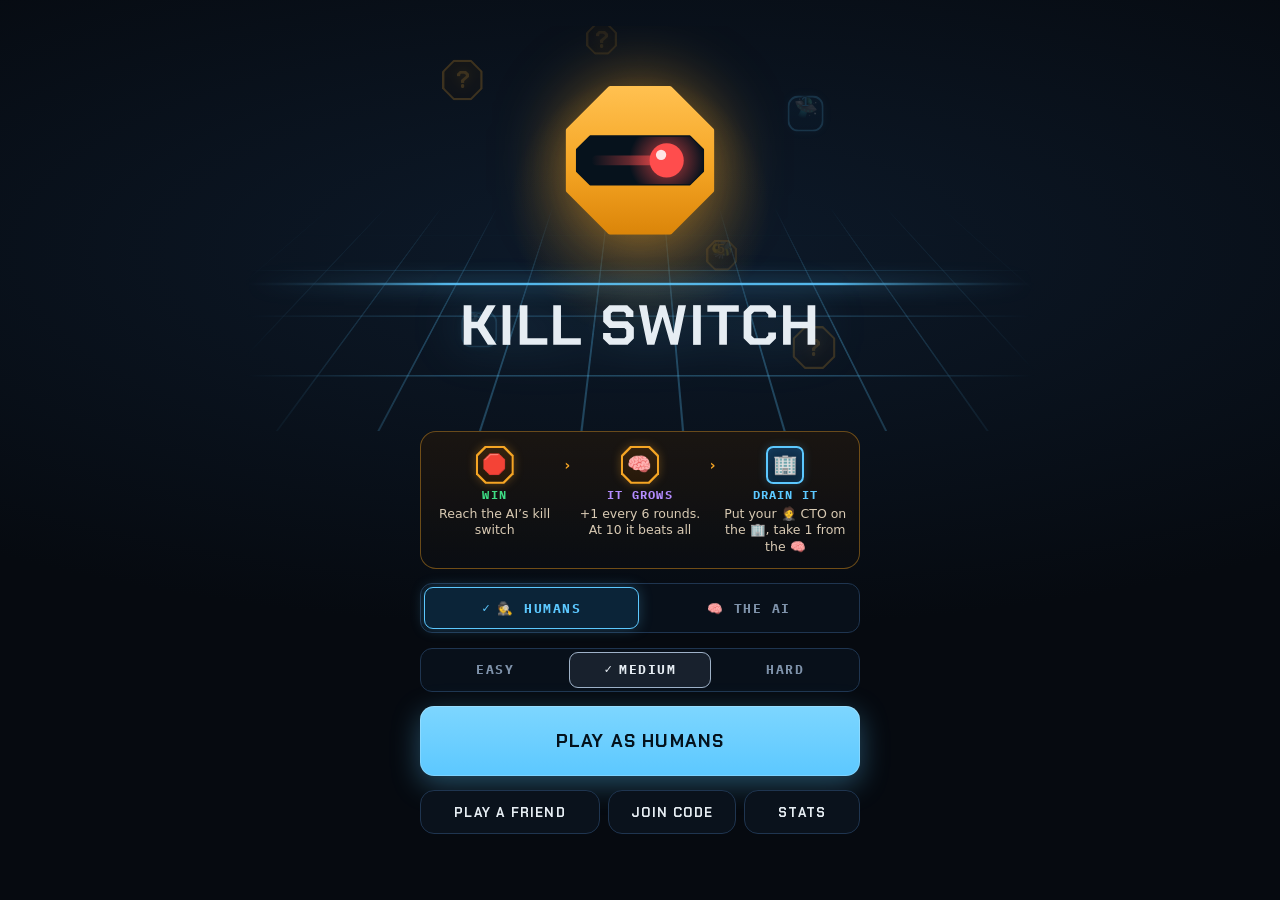
==== commit c86f1833: "Publish Kill Switch prototype" ====
--- a/index.html
+++ b/index.html
@@ -24,8 +24,8 @@
 <meta name="twitter:card" content="summary_large_image">
 <link rel="preconnect" href="https://fonts.googleapis.com">
 <link href="https://fonts.googleapis.com/css2?family=Chakra+Petch:wght@700&family=IBM+Plex+Mono:wght@500;600&display=swap" rel="stylesheet">
-  <script type="module" crossorigin src="./assets/index-DdbxNn4h.js"></script>
-  <link rel="stylesheet" crossorigin href="./assets/index-QEi6UIKc.css">
+  <script type="module" crossorigin src="./assets/index-DX3z9CO8.js"></script>
+  <link rel="stylesheet" crossorigin href="./assets/index-nDCdIw9F.css">
   <meta name="ks-engine" content="8e698e88ac2e7efc4e3347627f5c3d92bb9acbe5">
 </head>
 <body>
--- a/assets/index-nDCdIw9F.css
+++ b/assets/index-nDCdIw9F.css
@@ -0,0 +1,616 @@
+/* v0.60 (DEV-329): the Command Center look (DESIGN.md item 78, mockups in prototype/v13-command-center.html). A war-room
+   tactical display: dark glass, a live grid, the only light is the threat. The board is flat and top-down, edge to edge
+   (the tilted CSS 3D tabletop is gone for good). Humans are rounded squares, the AI octagons. */
+:root{
+  --void:#060A10;--grid:#16263A;--hu:#5CC8FF;--hu-tile:#0B2438;--ai:#F5A524;--ai-tile:#26180A;--agi:#B48CFF;--asi:#FF4D5E;
+  --volt:#FFD84A;--fg:#E6EDF3;--dim:#B7C5D4;--muted:#7F93AA;--faint:#3A5272;--line:#1C2C42;--line2:#26405E;--green:#3DDC84;
+  --glass:linear-gradient(180deg,rgba(16,27,42,.92),rgba(9,15,24,.92));--ink:#04121D;
+  --display:"Chakra Petch",system-ui,sans-serif;
+  --ui:-apple-system,BlinkMacSystemFont,"SF Pro Text",system-ui,"Segoe UI",Roboto,sans-serif;
+  --mono:"SF Mono",ui-monospace,"IBM Plex Mono",Menlo,monospace;
+  /* the play column: the whole screen on a phone (the board runs edge to edge), a column on a desktop */
+  --colw:100vw;
+}
+*{box-sizing:border-box}
+html{overflow-x:clip;background:var(--void)} /* fight sparks and knock-offs fly past the edge for a moment: never let the page scroll sideways */
+html,body{margin:0;color:var(--fg);font-family:var(--ui);-webkit-tap-highlight-color:transparent;overscroll-behavior:none;-webkit-font-smoothing:antialiased}
+body{min-height:100dvh;display:flex;flex-direction:column;overflow-x:clip;padding:env(safe-area-inset-top) 0 env(safe-area-inset-bottom);
+  background:radial-gradient(120% 60% at 50% 0%,rgba(92,200,255,.05),transparent 60%),
+    linear-gradient(rgba(22,38,58,.28) 1px,transparent 1px) 0 0/24px 24px,
+    linear-gradient(90deg,rgba(22,38,58,.28) 1px,transparent 1px) 0 0/24px 24px,var(--void);background-attachment:fixed}
+button{font:inherit;color:inherit;cursor:pointer}
+h1{font:700 28px/1.08 var(--display);margin:0;letter-spacing:1px}
+#app{display:flex;flex-direction:column;width:100%}
+
+/* ---------- the play screen, top to bottom: pills, the 🧠 meter, the board, the console, the buttons. Pieces below.
+   The column runs through the home-bar strip (its padding keeps the buttons clear), so the pieces list starts at the
+   screen's bottom edge instead of peeking into that strip (v0.63). ---------- */
+.left{display:flex;flex-direction:column;height:calc(100svh - env(safe-area-inset-top));min-height:470px;padding-bottom:calc(6px + env(safe-area-inset-bottom));width:var(--colw);max-width:100%;margin:0 auto}
+.hud{display:flex;align-items:center;gap:6px;padding:4px 10px 0;height:34px;flex:none}
+.pill{height:28px;display:inline-flex;align-items:center;padding:0 10px;border:1px solid var(--line2);border-radius:7px;background:rgba(10,18,28,.85);font:600 12px var(--mono);letter-spacing:2px;color:var(--dim);white-space:nowrap}
+.pill.on{background:var(--hu);border-color:var(--hu);color:var(--ink);box-shadow:0 0 18px rgba(92,200,255,.45)}
+.pill.on.ai{background:var(--ai);border-color:var(--ai);box-shadow:0 0 18px rgba(245,165,36,.45)}
+.pill.wait{color:var(--ai);border-color:rgba(245,165,36,.45)}
+body.me-ai .pill.wait{color:var(--hu);border-color:rgba(92,200,255,.45)}
+.pill.r{margin-left:auto}
+/* v0.64 (DEV-338): 🔊 at the right end of the pills (after VS … BOT; live, where there is none, it still sits right) */
+.pill.snd{margin-left:auto;width:36px;padding:0;justify-content:center;font:14px/1 var(--ui);letter-spacing:0;color:var(--fg);cursor:pointer;flex:none}
+.pill.r ~ .snd{margin-left:0}
+.dots i{font-style:normal;animation:blink 1.2s infinite}.dots i:nth-child(2){animation-delay:.2s}.dots i:nth-child(3){animation-delay:.4s}
+@keyframes blink{0%,60%,100%{opacity:.2}30%{opacity:1}}
+
+/* the 🧠 meter: one for the whole game (its number is public: it grows in the open). 2 … 7 amber, AGI and 9 violet, ASI red;
+   the drain shows what is gone as a yellow hatch; held, fragile and stopped */
+.meter{margin:6px 10px 0;padding:7px 12px 6px;border:1px solid var(--line);border-radius:12px;background:var(--glass);flex:none}
+.mt{display:flex;justify-content:space-between;align-items:baseline;gap:8px;font:600 12px var(--mono);letter-spacing:2px;color:var(--dim);white-space:nowrap}
+.mt .v{font:700 17px var(--display);color:var(--ai);letter-spacing:0;margin-left:5px}
+.mt .nx{color:var(--ai);font-size:11px;letter-spacing:1.5px;overflow:hidden;text-overflow:ellipsis;min-width:0}
+.bars{display:grid;grid-template-columns:repeat(9,1fr);gap:4px;margin-top:6px}
+.bars i{height:9px;border-radius:2px;border:1px solid rgba(245,165,36,.35)}
+.bars i.agi{border-color:rgba(180,140,255,.55);background:repeating-linear-gradient(90deg,rgba(180,140,255,.28) 0 2px,transparent 2px 5px)}
+.bars i.asi{border-color:rgba(255,77,94,.6);background:repeating-linear-gradient(90deg,rgba(255,77,94,.3) 0 2px,transparent 2px 5px)}
+.bars i.f{background:var(--ai);border-color:var(--ai);box-shadow:0 0 8px rgba(245,165,36,.5)}
+.bars i.f.agi{background:var(--agi);border-color:var(--agi);box-shadow:0 0 8px rgba(180,140,255,.55)}
+.bars i.f.asi{background:var(--asi);border-color:var(--asi);box-shadow:0 0 10px rgba(255,77,94,.7)}
+.bars i.dr{background:repeating-linear-gradient(135deg,rgba(255,216,74,.35) 0 2px,transparent 2px 5px);border-color:rgba(255,216,74,.45);box-shadow:none}
+.bars i.off{background:#1A2333;border-color:#25324A;box-shadow:none}
+.lbls{display:grid;grid-template-columns:repeat(9,1fr);gap:4px;margin-top:3px;font:500 10px var(--mono);color:var(--muted);text-align:center}
+.lbls .agi{color:var(--agi)}.lbls .asi{color:var(--asi)}
+.meter.agi .mt .v,.meter.agi .mt .nx{color:var(--agi)}
+.meter.asi{border-color:rgba(255,77,94,.55);box-shadow:0 0 22px rgba(255,77,94,.25)}
+.meter.asi .mt .v,.meter.asi .mt .nx{color:var(--asi)}
+.meter.drain{border-color:rgba(255,216,74,.5)}
+.meter.drain .mt .v,.meter.drain .mt .nx{color:var(--volt)}
+.meter.stopped .mt,.meter.stopped .mt .v,.meter.stopped .mt .nx{color:var(--muted)}
+.meter.stopped .mt .v{text-decoration:line-through}
+.meter.frag .mt .v,.meter.frag .mt .nx{color:var(--asi)}
+
+/* the board: flat, top-down, edge to edge, no gaps. Its squares are as wide as the column allows and up to 1.087 times as tall
+   (48.75 x 53 px on a 390 px iPhone); on a short screen (Safari's bars, an iPhone SE) it gives up height first, so the
+   console and the buttons always fit. .boardwrap is a size container: a piece's size follows its square's (cq units). */
+.boardwrap{position:relative;flex:0 1 calc(var(--colw) / 8 * 1.087 * 8);min-height:200px;container-type:size;margin-top:8px}
+.board{position:relative;display:grid;grid-template-columns:repeat(8,minmax(0,1fr));grid-template-rows:repeat(8,minmax(0,1fr));height:100%;background:#09111B;user-select:none;-webkit-user-select:none;touch-action:pan-y;-webkit-touch-callout:none}
+/* v0.36 (DEV-294): on a phone the board is most of the screen, so a vertical swipe on it scrolls the page (to the rules).
+   pan-y lets it; a touch that starts on a square you can drag from right now is held by the board's touchmove listener
+   (bindPointer), not by touch-action on the squares */
+.sq{position:relative;border:0;border-radius:0;padding:0;margin:0;min-width:0;min-height:0;color:var(--fg);box-shadow:inset 0 0 0 .5px var(--grid);background:linear-gradient(180deg,rgba(14,24,36,.9),rgba(9,16,26,.9));
+  font-size:min(12.5cqw,11.6cqh)} /* 1em: the square's own size (its width, or a little less than its height on a short board) */
+/* blocked: a grey hatch (red means only an attack or a fight) */
+.sq.block{background:repeating-linear-gradient(135deg,rgba(138,155,176,.30) 0 3px,rgba(10,14,20,.95) 3px 9px);box-shadow:inset 0 0 0 1px rgba(138,155,176,.28);cursor:default}
+.rk{position:absolute;left:1px;top:0;font:600 8px/1 var(--mono);color:#5A7596;z-index:6;text-shadow:0 0 2px #000,0 0 3px #000;pointer-events:none}
+.files{display:grid;grid-template-columns:repeat(8,1fr);height:13px;flex:none;font:500 9px/13px var(--mono);color:var(--faint);text-align:center}
+/* pieces fill the square, 3px in from each edge: humans a rounded square with the rank bottom-right, the AI an octagon with
+   its rank under the face, a ? while hidden. .pz is the piece's place on its square, .blk the piece itself (what the fight
+   animations move) */
+.pz{position:absolute;inset:3px;z-index:2;pointer-events:none}
+.blk{position:absolute;inset:0;display:flex;align-items:center;justify-content:center;font-weight:700}
+.blk.h{border:2px solid var(--hu);border-radius:.19em;background:linear-gradient(180deg,#103250,var(--hu-tile));box-shadow:0 0 10px rgba(92,200,255,.22),inset 0 0 10px rgba(92,200,255,.10)}
+.blk.h.hid{background:linear-gradient(180deg,#0E2A44,#0A2034)}
+.blk.a{isolation:isolate;filter:drop-shadow(0 0 5px rgba(245,165,36,.32))}
+.blk.a::before,.blk.a::after{content:"";position:absolute;z-index:-1}
+.blk.a::before{inset:0;background:var(--ai);clip-path:polygon(.25em 0,calc(100% - .25em) 0,100% .25em,100% calc(100% - .25em),calc(100% - .25em) 100%,.25em 100%,0 calc(100% - .25em),0 .25em)}
+.blk.a::after{inset:2px;background:linear-gradient(180deg,#352210,var(--ai-tile));clip-path:polygon(.23em 0,calc(100% - .23em) 0,100% .23em,100% calc(100% - .23em),calc(100% - .23em) 100%,.23em 100%,0 calc(100% - .23em),0 .23em)}
+.blk .ic{font-size:.52em;line-height:1}
+.blk .ic.up{transform:translateY(-.1em)}
+.blk.a .ic.up{transform:translateY(-.13em)}
+.blk .n{position:absolute;font:700 .29em/1 var(--mono)}
+.blk.h .n{right:.14em;bottom:.1em;color:var(--hu)}
+.blk.a .n{left:0;right:0;bottom:.14em;text-align:center;color:var(--ai)}
+.blk .q{font:700 .5em/1 var(--display)}
+.blk.a .q{color:var(--ai)}.blk.h .q{color:var(--hu)}
+/* ↺ a piece that switched sides at a trap (v0.28), shown only where its face is: in its old army's colour */
+.trn{position:absolute;left:-.3em;top:-.3em;width:1.55em;height:1.55em;border-radius:50%;font:700 .2em/1.55em var(--ui);text-align:center;color:var(--ink);font-style:normal;z-index:3;pointer-events:none}
+.sq.clash::after{content:"";position:absolute;inset:1px;border:2px solid var(--asi);border-radius:9px;box-shadow:0 0 14px rgba(255,77,94,.7);z-index:5;pointer-events:none}
+.trn.h{background:var(--hu)}.trn.ai{background:var(--ai)}
+/* ↑ a piece that took power from the datacenter (+1, once) */
+.bst{position:absolute;right:.04em;top:0;font:800 .23em var(--mono);color:var(--volt);font-style:normal;text-shadow:0 1px 2px #000;pointer-events:none;z-index:3}
+.blk.a .bst{right:.8em;top:.15em}
+/* where a picked piece can go: pulsing cyan dots; an attack: a red ring; a 🧬 copy: green */
+.sq.can{background:linear-gradient(180deg,rgba(92,200,255,.12),rgba(92,200,255,.05))}
+.sq.can:not(.fight)::after{content:"";position:absolute;left:50%;top:50%;width:13px;height:13px;border-radius:50%;transform:translate(-50%,-50%);background:rgba(92,200,255,.6);box-shadow:0 0 12px rgba(92,200,255,.9);animation:pulse 1.4s ease-in-out infinite;z-index:3;pointer-events:none}
+.sq.can.fight::after{content:"";position:absolute;inset:1px;border:2px solid var(--asi);border-radius:9px;box-shadow:0 0 14px rgba(255,77,94,.65),inset 0 0 12px rgba(255,77,94,.3);z-index:3;animation:pulse 1.4s ease-in-out infinite;pointer-events:none}
+.sq.copy::after{content:"";position:absolute;inset:1px;border:2px solid var(--green);border-radius:9px;box-shadow:0 0 12px rgba(61,220,132,.6);z-index:3;animation:pulse 1.4s ease-in-out infinite;pointer-events:none}
+@keyframes pulse{50%{opacity:.55}}
+/* the picked piece: a white ring on the piece */
+.sq.sel .blk.h{border-color:#fff;box-shadow:0 0 0 2px rgba(255,255,255,.18),0 0 18px rgba(92,200,255,.8)}
+.sq.sel .blk.a::before{background:#fff}
+.sq.sel .blk.a{filter:drop-shadow(0 0 9px rgba(245,165,36,.85))}
+/* where a drag lands if you let go now (v0.33, DEV-291): a steady white ring, over the lit squares' pulse */
+.sq.over::before{content:"";position:absolute;inset:-1px;border:3px solid #fff;border-radius:8px;box-shadow:0 0 18px rgba(255,255,255,.6),inset 0 0 10px rgba(255,255,255,.25);z-index:5;pointer-events:none}
+.sq.over::after{animation:none!important;opacity:1}
+.sq.over.swap .pz::after{content:"⇄";position:absolute;right:-7px;bottom:-9px;width:18px;height:18px;border-radius:50%;background:#fff;color:var(--ink);font:800 12px/18px var(--ui);text-align:center;z-index:6}
+/* the opponent's last move, loud: corner brackets in their colour round the square it went to and a glow on its piece
+   (still a ? if hidden), a dashed square where it came from. Your own last move: a faint white ring */
+.lm{position:absolute;inset:1px;z-index:4;pointer-events:none;--c:var(--ai);filter:drop-shadow(0 0 4px var(--c));
+  background:linear-gradient(var(--c),var(--c)) 0 0/12px 3px no-repeat,linear-gradient(var(--c),var(--c)) 0 0/3px 12px no-repeat,
+    linear-gradient(var(--c),var(--c)) 100% 0/12px 3px no-repeat,linear-gradient(var(--c),var(--c)) 100% 0/3px 12px no-repeat,
+    linear-gradient(var(--c),var(--c)) 0 100%/12px 3px no-repeat,linear-gradient(var(--c),var(--c)) 0 100%/3px 12px no-repeat,
+    linear-gradient(var(--c),var(--c)) 100% 100%/12px 3px no-repeat,linear-gradient(var(--c),var(--c)) 100% 100%/3px 12px no-repeat}
+.lm.h{--c:var(--hu)}
+.sq.opt{background:radial-gradient(circle,rgba(245,165,36,.16),rgba(9,16,26,.9) 75%)}
+.sq.opt.oph{background:radial-gradient(circle,rgba(92,200,255,.16),rgba(9,16,26,.9) 75%)}
+.sq.opt .blk.a{filter:drop-shadow(0 0 10px rgba(245,165,36,.95))}
+.sq.opt .blk.h{box-shadow:0 0 18px rgba(92,200,255,.9),inset 0 0 10px rgba(92,200,255,.2)}
+.lmf{position:absolute;inset:9px;z-index:1;border:1.5px dashed var(--ai);border-radius:7px;opacity:.6;pointer-events:none}
+.lmf.h{border-color:var(--hu)}
+.sq.last{box-shadow:inset 0 0 0 2px rgba(255,255,255,.3)}
+/* a face-up enemy piece (a 📡 shows it): a cyan glow */
+.sq.spot .blk.a{filter:drop-shadow(0 0 10px rgba(92,200,255,.9))}
+.sq.spot .blk.h{box-shadow:0 0 14px rgba(245,165,36,.8)}
+.sq.asi .blk.a::before{background:var(--asi)}
+.sq.asi .blk.a{filter:drop-shadow(0 0 10px rgba(255,77,94,.9))}
+/* the last square at the end of the game */
+.sq.final::before{content:"";position:absolute;inset:-2px;border:3px solid var(--hu);border-radius:9px;box-shadow:0 0 24px rgba(92,200,255,.9);z-index:5;pointer-events:none}
+.sq.final.fai::before{border-color:var(--ai);box-shadow:0 0 24px rgba(245,165,36,.9)}
+/* 🏢 the humans' datacenter: a square they place in setup, not a piece. Dim; lit once the 🧠 is a 10 (the CTO drains it there);
+   pulsing while the CTO stands on it and drains the 🧠 (v0.38, DEV-295); dark once the drain has started and nobody is draining */
+.sq.dc{box-shadow:inset 0 0 0 1px rgba(92,200,255,.55)}
+.dci{position:absolute;inset:0;display:flex;flex-direction:column;align-items:center;justify-content:center;gap:2px;font-size:.4em;opacity:.6;pointer-events:none}
+.dci b{font:700 8px var(--mono);letter-spacing:1.5px;color:var(--hu)}
+.dcm{position:absolute;right:2px;top:1px;font-size:10px;line-height:1;z-index:4;pointer-events:none}
+.sq.dc.live{background:radial-gradient(circle,rgba(255,216,74,.22),rgba(42,34,8,.7));box-shadow:inset 0 0 0 1.5px rgba(255,216,74,.7)}
+.sq.dc.live .dci{opacity:1;animation:bolt 1.2s ease-in-out infinite}.sq.dc.live .dci b{color:var(--volt)}
+.sq.dc.drain{background:radial-gradient(circle,rgba(255,216,74,.35),rgba(42,34,8,.8));z-index:1;animation:drainpulse 1.1s ease-in-out infinite}
+.sq.dc.drain .dci,.sq.dc.drain .dcm{opacity:1;animation:bolt 1.1s ease-in-out infinite}.sq.dc.drain .dci b{color:var(--volt)}
+@keyframes drainpulse{0%,100%{box-shadow:inset 0 0 0 2px rgba(255,216,74,.4)}50%{box-shadow:inset 0 0 0 3px var(--volt),0 0 16px rgba(255,216,74,.6)}}
+@keyframes bolt{50%{filter:drop-shadow(0 0 6px #ffd84a)}}
+.sq.dc.off .dci,.sq.dc.off .dcm{opacity:.2;filter:grayscale(1)}
+.sq.dc.pick{box-shadow:inset 0 0 0 3px var(--hu),0 0 14px rgba(92,200,255,.6);z-index:1}
+.sq.dc.pick .dci{opacity:1}
+/* the moves: a piece shown face up for the first time flips over; one that switched sides flashes */
+.pz.drag{opacity:.25;filter:grayscale(.4)}
+.blk.reveal{animation:flip .5s cubic-bezier(.3,1.4,.5,1)}
+@keyframes flip{0%{transform:perspective(300px) rotateY(-90deg)}100%{transform:none}}
+.sq.turned .blk{animation:turnflash .7s ease-out}
+@keyframes turnflash{0%{filter:brightness(1)}30%{filter:brightness(2.2) saturate(2)}100%{filter:brightness(1)}}
+/* while dragging, a copy of the piece follows the finger, drawn bigger and above it. It sits at the top left of the screen
+   and is moved by a transform only (set each frame from the code; v0.33, DEV-291), so a drag does no layout work */
+.floater{position:fixed;left:0;top:0;z-index:20;pointer-events:none;will-change:transform;filter:drop-shadow(0 12px 14px rgba(0,0,0,.75))}
+/* the fight on the board: stand-ins in the fx layer (the board's own coordinates), sparks, the big hit's square flash */
+.fx{position:absolute;inset:0;pointer-events:none;z-index:7}
+.clone{position:absolute;pointer-events:none}.clone .blk{inset:3px}
+.spk{position:absolute;width:6px;height:6px;margin:-3px;border-radius:2px;background:var(--asi);pointer-events:none}
+/* v0.61 (DEV-332): the screen stays still. A big hit (7 and up) flashes the fight square only; the drain jolts the 🧠 meter */
+.sqflash{position:absolute;pointer-events:none;border-radius:8px;background:radial-gradient(circle,rgba(255,77,94,.55),rgba(255,77,94,.12) 70%);box-shadow:0 0 22px 4px rgba(255,77,94,.75);animation:sqflash .75s ease-out forwards}
+@keyframes sqflash{0%{opacity:0}15%{opacity:1}100%{opacity:0}}
+.meter.jolt{animation:shake .4s}
+@keyframes shake{0%,100%{transform:none}20%{transform:translate(-6px,2px)}40%{transform:translate(6px,-2px)}60%{transform:translate(-4px,0)}80%{transform:translate(4px,0)}}
+/* after a fight the winner's number rises from the square and fades; never blocks a tap */
+.float{position:fixed;z-index:9;pointer-events:none;transform:translate(-50%,-50%);font:700 40px/1 var(--display);white-space:nowrap;text-shadow:0 0 14px rgba(0,0,0,.6),0 2px 0 #000}
+.float.h{color:var(--hu);text-shadow:0 0 14px rgba(92,200,255,.9),0 2px 0 #000}.float.ai{color:var(--ai);text-shadow:0 0 14px rgba(245,165,36,.9),0 2px 0 #000}.float.n{color:var(--fg)}
+.float .x{color:var(--muted);font-size:.6em;margin:0 .15em}.float .b{color:var(--hu)}.float .a{color:var(--ai)}
+/* alerts: level-ups and milestones over the board */
+.toasts{position:absolute;left:0;right:0;top:30%;display:flex;flex-direction:column;align-items:center;gap:6px;pointer-events:none;z-index:8}
+.toast{padding:10px 16px;border-radius:12px;background:rgba(8,12,20,.94);border:1px solid var(--line2);color:var(--fg);font:600 13px var(--ui);box-shadow:0 10px 30px rgba(0,0,0,.6);animation:tin .25s ease-out,tout .5s ease-in forwards;animation-delay:0s,var(--hold,1.6s);max-width:calc(100vw - 32px);text-align:center;text-wrap:balance}
+.toast.big{font:700 15px var(--display);letter-spacing:1.5px;color:var(--asi);border-color:var(--asi);box-shadow:0 0 30px rgba(255,77,94,.5);--hold:3.2s}
+.toast.big.agi{color:var(--agi);border-color:var(--agi);box-shadow:0 0 30px rgba(180,140,255,.45)}
+.toast.drain{color:var(--volt);border-color:var(--volt);box-shadow:0 0 30px rgba(255,216,74,.4)}
+.toast.drain:not(.big){font:600 13px var(--ui)}
+@keyframes tin{from{opacity:0;transform:translateY(-12px) scale(.9)}to{opacity:1;transform:none}}
+@keyframes tout{to{opacity:0;transform:translateY(-10px)}}
+
+/* ---------- under the board: the console. The message and the last fight; during a fight, the ENGAGEMENT panel.
+   Its height never depends on what it says (a longer message never moves the board under the finger), and it is the
+   same between fights and during one, so the board never jumps.
+   v0.61 (DEV-332): both fill it. It is a size container: the piece tiles grow with its height (--t, about 80 px on an
+   iPhone 13, smaller on the SE so nothing scrolls). Two layouts: short (the SE, a desktop: one row) and tall (from 150 px
+   of room: the pieces large, names under them). ---------- */
+.console{margin:8px 10px 0;padding:10px 12px;border:1px solid var(--line);border-radius:14px;background:var(--glass);flex:1 0 var(--cons,136px);min-height:0;display:flex;flex-direction:column;overflow:hidden;
+  container:cons/size;--msgh:calc(2 * 1.38 * 15px);--msgb:6px}
+.msg{font:15px/1.38 var(--ui);color:var(--dim);margin-bottom:var(--msgb);height:var(--msgh);overflow:hidden;flex:none}
+.msg b{color:var(--fg)}
+.you{color:var(--hu);font-weight:600}.them{color:var(--ai);font-weight:600}
+body.me-ai .you{color:var(--ai)}body.me-ai .them{color:var(--hu)}
+.msg b.recon,body.me-ai .msg b.recon,.lvnote{color:var(--volt)}
+/* the last fight, between fights: both pieces as tiles (the loser struck through), "R15 · Operative 7 tied Strongman 7",
+   LOG ›; tap it: the log. Short: one row. Tall: LAST FIGHT · LOG ›, the tiles big with the numbers between, the line under */
+.fline{--t:clamp(30px,calc(100cqh - var(--msgh) - var(--msgb) - 12px),56px);--tw:calc(var(--t) * .92);flex:1 1 0;min-height:0;width:100%;display:grid;grid-template-columns:var(--tw) minmax(0,1fr) var(--tw) auto;
+  grid-template-areas:"fa fs fd go";align-items:center;gap:8px;padding:4px 10px;border:1px solid var(--grid);border-radius:12px;background:rgba(6,10,16,.55);color:var(--dim);text-align:left;font:inherit}
+.fline .lf,.fline .cmp{display:none}
+.fline .lf{grid-area:lf;font:600 10px var(--mono);letter-spacing:2px;color:var(--muted);justify-self:start}
+.fline .go{grid-area:go;font:600 12px var(--mono);color:var(--dim);letter-spacing:1.5px;white-space:nowrap;justify-self:end}
+.fline .fa{grid-area:fa}.fline .fd{grid-area:fd}
+.fline .cmp{grid-area:cmp;font:700 28px/1 var(--display);color:var(--fg);text-align:center;white-space:nowrap}
+.fline .fs{grid-area:fs;font:500 13px/1.3 var(--ui);color:var(--dim);text-align:center;min-width:0;display:-webkit-box;-webkit-box-orient:vertical;-webkit-line-clamp:2;overflow:hidden}
+.fline .fs b{font:700 1em var(--mono);color:var(--fg)}
+.fline.none{display:flex;align-items:center;justify-content:center;border-style:dashed;border-color:var(--line);background:none}
+.fline .nf{font:500 14px var(--ui);color:var(--muted);letter-spacing:.3px}
+.ftl,.tile{position:relative;width:var(--tw);height:var(--t);font-size:var(--t);justify-self:center}
+.ftl .pz,.tile .pz{inset:0}
+.ftl.x .pz,.tile.lost .pz{opacity:.5}
+.ftl.x::after,.tile.lost::after{content:"";position:absolute;left:-3px;right:-3px;top:50%;height:2px;background:var(--asi);transform:rotate(-38deg);box-shadow:0 0 6px var(--asi);z-index:3}
+@container cons (min-height:150px){
+  .fline{--t:clamp(44px,calc(100cqh - var(--msgh) - var(--msgb) - 66px),80px);grid-template-columns:minmax(0,1fr) auto minmax(0,1fr);grid-template-rows:auto 1fr auto;
+    grid-template-areas:"lf . go" "fa cmp fd" "fs fs fs";gap:4px 14px;padding:8px 12px 9px}
+  .fline .lf,.fline .cmp{display:block}
+  .fline .fs{font-size:15px;-webkit-line-clamp:1}
+}
+/* the engagement: a fight, big. The header (where, and FIGHT until the hidden one turns over), the two pieces, the verdict */
+.console.eng{padding:9px 12px}
+.eng-h{display:flex;justify-content:space-between;align-items:center;font:600 11px var(--mono);letter-spacing:2.5px;color:var(--muted);flex:none}
+.eng-h .ft{color:var(--asi);display:flex;align-items:center;gap:6px}
+.eng-h .ft::before{content:"";width:8px;height:8px;border-radius:50%;background:var(--asi);box-shadow:0 0 8px var(--asi)}
+.eng-row{--t:clamp(30px,calc(100cqh - 50px),64px);--tw:calc(var(--t) * .92);flex:1 1 0;min-height:0;display:grid;grid-template-columns:var(--tw) minmax(0,1fr) auto minmax(0,1fr) var(--tw);align-items:center;gap:7px;margin:3px 0}
+.side{font:600 9px var(--mono);letter-spacing:1px;color:var(--muted);white-space:nowrap;overflow:hidden;text-overflow:ellipsis}
+.who{font:600 15px/1.15 var(--ui);color:var(--fg);margin-top:2px;overflow-wrap:anywhere}
+.vs{text-align:center;font:700 20px var(--display);color:var(--dim)}
+.vs small{display:block;font:600 13px var(--mono);color:var(--fg);letter-spacing:1px;white-space:nowrap}
+.r-side{text-align:right}
+.verdict{display:flex;justify-content:space-between;align-items:center;gap:8px;border:1px solid rgba(92,200,255,.4);background:rgba(92,200,255,.07);border-radius:10px;padding:5px 12px;flex:none}
+.verdict b{font:700 16px/1.15 var(--display);letter-spacing:1px;color:var(--hu);min-width:0;overflow:hidden;text-overflow:ellipsis;white-space:nowrap}
+.verdict span{font:11px var(--ui);color:var(--muted);text-align:right}
+.verdict.l{border-color:rgba(245,165,36,.45);background:rgba(245,165,36,.07)}.verdict.l b{color:var(--ai)}
+.verdict.t{border-color:rgba(230,237,243,.3);background:rgba(230,237,243,.05)}.verdict.t b{color:var(--fg)}
+.verdict.wait{border-style:dashed;border-color:var(--line2);background:none}.verdict.wait b{color:var(--muted)}
+@container cons (min-height:150px){
+  .eng-row{--t:clamp(44px,calc(100cqh - 130px),84px);grid-template-columns:minmax(0,1fr) auto minmax(0,1fr);grid-template-rows:auto auto auto;
+    grid-template-areas:"sa vs sd" "ta vs td" "wa vs wd";justify-items:center;align-content:center;gap:4px 12px;margin:6px 0}
+  .eng-row .ia,.eng-row .id{display:contents}
+  .eng-row .ta{grid-area:ta}.eng-row .td{grid-area:td}
+  .ia .side{grid-area:sa}.id .side{grid-area:sd}.ia .who{grid-area:wa}.id .who{grid-area:wd}
+  .side{font-size:10px;max-width:100%}
+  .who{font-size:18px;margin-top:0;white-space:nowrap;overflow:hidden;text-overflow:ellipsis;max-width:100%;overflow-wrap:normal}
+  .vs{grid-area:vs;font-size:18px;color:var(--muted)}
+  .vs small{font:700 26px/1.1 var(--display);letter-spacing:2px;margin-top:2px}
+  .verdict{flex-direction:column;justify-content:center;gap:1px;padding:6px 12px 7px}
+  .verdict b{font-size:22px;letter-spacing:.5px;max-width:100%}
+  .verdict span{font-size:12px;text-align:center}
+}
+.console.end{flex:1 0 auto;container-type:normal} /* the end of a game: the console takes what it needs (the board gives way), so the last fight is never cut off */
+.console.end .fline{--t:44px;flex:1 0 auto;min-height:60px}
+/* a tall phone has room at the end too: the last fight in the tall layout (the end console is sized by its content, so it
+   is no size container: a media query stands in for the container query) */
+@media (min-height:741px) and (max-width:859px){
+  .console.end .fline{--t:64px;grid-template-columns:minmax(0,1fr) auto minmax(0,1fr);grid-template-rows:auto 1fr auto;
+    grid-template-areas:"lf . go" "fa cmp fd" "fs fs fs";gap:4px 14px;padding:8px 12px 9px}
+  .console.end .fline .lf,.console.end .fline .cmp{display:block}
+  .console.end .fline .fs{font-size:15px;-webkit-line-clamp:1}
+}
+/* the end: the banner lights up, blue for a win, red for a loss (the screen itself stays still) */
+.console.end.won{animation:endwon 1.2s ease-out}
+.console.end.lost{animation:endlost 1.2s ease-out}
+@keyframes endwon{0%,100%{box-shadow:none}25%{box-shadow:0 0 0 2px var(--hu),0 0 36px rgba(92,200,255,.55)}}
+@keyframes endlost{0%,100%{box-shadow:none}25%{box-shadow:0 0 0 2px var(--asi),0 0 36px rgba(255,77,94,.55)}}
+/* the end of the game: the headline, how it ended, the last move and the round, then the last fight */
+.msg.over{height:auto;max-height:none;display:flex;flex-direction:column;gap:3px;margin-bottom:8px}
+.msg.over h1{font:700 24px/1.1 var(--display);letter-spacing:1px;color:var(--fg)}
+.msg.over.win h1{color:var(--hu);text-shadow:0 0 20px rgba(92,200,255,.45)}
+.msg.over.lose h1{color:var(--ai);text-shadow:0 0 20px rgba(245,165,36,.45)}
+body.me-ai .msg.over.win h1{color:var(--ai);text-shadow:0 0 20px rgba(245,165,36,.45)}
+body.me-ai .msg.over.lose h1{color:var(--hu);text-shadow:0 0 20px rgba(92,200,255,.45)}
+.msg.over .eyebrow{font:500 11px/1.4 var(--mono);letter-spacing:.3px}
+
+/* ---------- the buttons ---------- */
+/* v0.64 (DEV-338): 🏠 first on every screen: 🏠 PIECES ↓ LOG in play, 🏠 START in setup, 🏠 PLAY AGAIN PIECES ↓ at the end */
+.actions{display:grid;grid-template-columns:52px 1fr 1fr;gap:8px;padding:8px 10px 0;flex:none}
+.actions.home{grid-template-columns:56px 1fr}
+.actions.end{grid-template-columns:52px 1.4fr 1fr}
+.actions button{white-space:nowrap;padding:0 6px;min-width:0}
+.ghost,.primary{min-height:46px;border:1px solid var(--line2);border-radius:11px;background:rgba(10,18,28,.85);font:700 14px var(--display);letter-spacing:2px;color:var(--fg);display:flex;align-items:center;justify-content:center;gap:8px;padding:0 10px}
+.ghost.sm{font-size:19px;letter-spacing:0;padding:0}
+.primary{background:var(--hu);border-color:var(--hu);color:var(--ink);box-shadow:0 0 24px rgba(92,200,255,.35);font-size:15px}
+body.me-ai .left .primary{background:var(--ai);border-color:var(--ai);box-shadow:0 0 24px rgba(245,165,36,.35)}
+.ghost[aria-pressed="true"]{border-color:var(--green);color:var(--green);background:#0d2418}
+.ghost:disabled,.primary:disabled{opacity:.45}
+.ghost.danger{color:var(--asi);border-color:rgba(255,77,94,.45)}
+@media (max-width:360px){.actions .ghost,.actions .primary{font-size:13px;letter-spacing:.5px}.actions .ghost.sm{font-size:17px}.actions{grid-template-columns:46px 1fr 1fr;gap:6px}.actions.end{grid-template-columns:46px 1.4fr 1fr}.actions.home{grid-template-columns:50px 1fr}}
+
+/* ---------- setup: the lineup picker in the console's place (v0.64, DEV-338): the picked lineup's line, then a row of
+   cards that scrolls sideways, each with a mini map of its three rows (front row on top), and a legend ---------- */
+.setupbox{margin:8px 0 0;flex:1 0 auto;display:flex;flex-direction:column;gap:7px;min-height:0}
+.setupbox .msg{margin:0 10px;padding:9px 12px;border:1px solid var(--line);border-radius:12px;background:#0A1019;font:14px/1.35 var(--ui);color:#C9D4E0;height:auto}
+.luhd{display:flex;justify-content:space-between;align-items:baseline;padding:0 12px}
+.luhd b{font:700 13px var(--display);letter-spacing:3px;color:var(--fg)}
+.luhd span{font:12px var(--ui);color:#8C9BAD}
+.lus{display:flex;gap:8px;overflow-x:auto;padding:0 10px 2px;scroll-padding:0 10px;scrollbar-width:none;-webkit-overflow-scrolling:touch}
+.lus::-webkit-scrollbar{display:none}
+.lu{flex:none;width:128px;display:flex;flex-direction:column;gap:6px;padding:8px;margin:0;text-align:left;border-radius:12px;border:1px solid var(--grid);background:#0A1019;color:var(--fg);font:inherit;cursor:pointer}
+.lu.on{border:1.5px solid var(--hu);background:var(--hu-tile);padding:7.5px}
+body.me-ai .lu.on{border-color:var(--ai);background:var(--ai-tile)}
+.lun{display:flex;justify-content:space-between;align-items:center;font:700 14px var(--display);letter-spacing:1px}
+.lun b{font-size:13px;color:var(--hu)}body.me-ai .lun b{color:var(--ai)}
+.lum{display:grid;grid-template-columns:repeat(8,12px);gap:2px}
+.lum i,.lul i{display:block;width:12px;height:12px;border-radius:2px;font:700 8px/12px var(--mono);font-style:normal;text-align:center;color:var(--ink)}
+.lum i.e{background:transparent}
+.lum i.b,.lul i.b{background:var(--hu)}.lum i.m,.lul i.m{background:#2E6F96}.lum i.d,.lul i.d{background:#1E3A55}
+.lum i.t,.lul i.t{background:#B07A1E}.lum i.f,.lul i.f{background:var(--green)}
+body.me-ai .lum i.b,body.me-ai .lul i.b{background:var(--ai)}body.me-ai .lum i.m,body.me-ai .lul i.m{background:#99620F}body.me-ai .lum i.d,body.me-ai .lul i.d{background:#4A3212}
+body.me-ai .lum i.t,body.me-ai .lul i.t{background:var(--agi)}
+.luh{font:11px/1.3 var(--ui);color:#B7C4D3;min-height:29px}
+.lul{display:flex;flex-wrap:wrap;gap:4px 10px;padding:0 12px;font:11px var(--ui);color:#9FB0C3}
+.lul span{display:inline-flex;align-items:center;gap:4px}
+.lul i{width:9px;height:9px}
+/* setup never shows the 🧠 meter: it is 2 and says nothing until the game starts, and the lineup picker needs the room
+   (v0.65; v0.64 dropped it on short screens only) */
+.left.setup .meter{display:none}
+/* a short screen (an iPhone SE, Safari's bars): the board keeps its height. Setup also drops the LINEUP heading and each
+   card's hint (the line above names the picked lineup and gives its hint) */
+@media (max-height:740px){
+  .left.setup .luhd,.luh{display:none}
+  .setupbox{gap:6px;margin-top:6px}.setupbox .msg{padding:7px 10px;font-size:13px}
+  .lu{gap:5px;padding:7px}.lu.on{padding:6.5px}
+}
+@media (max-height:600px){.lul{display:none}}
+
+/* ---------- below the board: the pieces left and the rules (PIECES ↓ scrolls here; DEV-294, DEV-334) ---------- */
+.right{width:min(100%,560px);margin:0 auto}
+.key{padding:18px 16px 32px;display:flex;flex-direction:column;gap:18px}
+.ksec{display:flex;flex-direction:column;gap:12px}
+.kh{display:flex;justify-content:space-between;align-items:baseline;gap:8px;padding-bottom:8px;border-bottom:1px solid var(--grid)}
+.kh h2{margin:0;font:700 18px var(--display);letter-spacing:3px;text-transform:uppercase;white-space:nowrap}
+.kh.b h2{color:var(--hu)}.kh.a h2{color:var(--ai)}
+.kh .kc{font:500 13px var(--mono);color:#9FB0C3;white-space:nowrap}
+.kh .kc b{font-size:16px;font-weight:700;color:var(--fg)}
+/* a tile per kind: the piece in its owner's shape, the name, ×left /total; none left: dimmed and struck through in red */
+.kg{display:grid;grid-template-columns:repeat(4,minmax(0,1fr));gap:8px}
+.kr{display:flex;flex-direction:column;align-items:center;gap:4px;min-width:0;padding:8px 2px;margin:0;border-radius:10px;background:#0A1019;border:1px solid var(--grid);color:var(--fg);font:inherit;cursor:pointer}
+.kr.on{border-color:#C9D6E3;background:#111B28}
+.kr .k{position:relative;width:52px;height:56px;font-size:52px;flex:none}
+.kr .k .pz{inset:0}
+.kr.gone{opacity:.4}
+.ks{position:absolute;left:-2px;right:-2px;top:calc(50% - 1px);height:2.5px;border-radius:2px;background:var(--asi);transform:rotate(-40deg);z-index:4;pointer-events:none}
+.kb{position:absolute;right:-9px;top:-7px;z-index:5;padding:1px 3px;border-radius:5px;background:var(--void);border:1px solid rgba(255,216,74,.5);font:700 9px/1.2 var(--mono);color:var(--volt);font-style:normal;white-space:nowrap;pointer-events:none} /* v0.29: AI fighters 5–6 take +1 at the 🏢, once */
+.kn{max-width:100%;font:11px/1.2 var(--ui);color:var(--dim);text-align:center;min-height:14px;white-space:nowrap;overflow:hidden;text-overflow:ellipsis}
+.kr .kc{font:700 15px var(--mono);color:var(--fg);white-space:nowrap}
+.kr .kc i{font:500 11px var(--mono);font-style:normal;color:#8C9BAD}
+.kr.gone .kc{color:#8C9BAD}
+.ktip{margin:-4px 0 0;font:12px var(--ui);color:var(--muted)}
+.kd{margin-top:-2px;padding:10px 12px;border:1px solid var(--line2);border-radius:10px;background:#0A1019;font:14px/1.45 var(--ui);color:var(--dim)}
+.seen{display:flex;align-items:center;gap:6px;flex-wrap:wrap;font:13px var(--ui);color:var(--muted)}
+.seen.trnd{gap:6px 10px;color:var(--dim)}
+.seen.trnd b{font:700 13px var(--display);letter-spacing:2px;color:var(--fg)}
+.seen.trnd span{display:inline-flex;align-items:center;gap:4px;flex-wrap:wrap}
+.seen .none{color:var(--muted)}
+.pc{position:relative;display:inline-flex;align-items:center;gap:3px;height:22px;padding:0 6px;font:700 12px var(--mono);border:1.5px solid var(--hu);border-radius:6px;color:var(--hu);background:var(--hu-tile)}
+.pc.ai{border-color:var(--ai);color:var(--ai);background:var(--ai-tile);border-radius:2px}
+.pc .trn{position:static;width:13px;height:13px;font-size:9px;line-height:13px}
+/* the rules, worded for your side (v0.64, DEV-338): YOU in your side's colour, WATCH OUT in red, BASICS */
+.rcs{display:flex;flex-direction:column;gap:22px;margin-top:4px}
+.rg{display:flex;flex-direction:column;gap:8px;--rgc:var(--fg)}
+.rg.h{--rgc:var(--hu)}.rg.a{--rgc:var(--ai)}.rg.w{--rgc:var(--asi)}
+.rgh{display:flex;justify-content:space-between;align-items:baseline;gap:8px;padding-bottom:8px;border-bottom:1px solid var(--grid)}
+.rgh h2{margin:0;font:700 18px var(--display);letter-spacing:3px;text-transform:uppercase;color:var(--rgc);white-space:nowrap}
+.rgh span{font:12px var(--ui);color:#8C9BAD;text-align:right}
+.rc{display:grid;grid-template-columns:36px minmax(0,1fr);gap:12px;align-items:start;padding:10px 12px;border-radius:12px;background:#0A1019;border:1px solid var(--grid)}
+.ri{width:36px;height:36px;border-radius:9px;background:#111B28;display:flex;align-items:center;justify-content:center;font-size:19px}
+.rc h3{margin:0 0 2px;font:700 13px var(--display);letter-spacing:2px;text-transform:uppercase;color:var(--rgc)}
+.rc p{margin:0;font:15px/1.35 var(--ui);color:#C9D4E0}
+@media (max-width:380px){.kn{font-size:10.5px;letter-spacing:-.2px}}
+@media (max-width:360px){.kg{gap:6px}.kr .k{width:46px;height:50px;font-size:46px}.kh h2{font-size:16px;letter-spacing:2px}}
+
+/* ---------- full screens: the start screen, Play a friend, Stats, the account screens, Friends ---------- */
+.overlay{position:fixed;inset:0;overflow:auto;z-index:5;padding:16px}
+.card{width:100%;max-width:440px;margin:0 auto;display:flex;flex-direction:column;gap:10px;padding-bottom:12px}
+.card p{margin:0;font:15px/1.45 var(--ui);color:var(--dim)}
+.card p b{color:var(--fg)}
+.eyebrow{font:600 11px/1.45 var(--mono);letter-spacing:2.5px;color:var(--muted);text-transform:uppercase}
+.card p.eyebrow{font:600 11px/1.45 var(--mono);color:var(--muted)}
+.card > .primary{min-height:54px;font-size:17px}
+/* v0.68 (DEV-349), v0.69 (DEV-351): the start screen's hero, with the look of Grok's "Command Center" patch (the canvas
+   board "Grok's patch: as Humans, iPhone (390×844)"): the v2 Watcher over a cyan grid in perspective with a scan line,
+   an amber glow and faint floating pieces, KILL SWITCH, the rules strip for your side, then the buttons. At 390 × 844
+   with the iPhone's insets it fills the screen down to the STATS row; fitHero() in main.js sets --hs (the hero's scale)
+   and --room (the space kept under STATS when the hero grows on a tall phone). */
+.overlay.home{display:flex;flex-direction:column;overflow-x:hidden;background:radial-gradient(120% 60% at 50% 28%,#0D1A2A 0%,#060A10 70%)}
+.overlay.home,html .overlay.home{padding-top:max(16px,env(safe-area-inset-top));padding-bottom:max(16px,env(safe-area-inset-bottom))} /* over the apps' app.css */
+.home .card{position:relative;z-index:0;flex:none;gap:0;margin:auto;padding-bottom:var(--room)} /* centred when there is room to spare */
+.overlay.home{--hs:1;--room:0px}
+/* SIGN IN / the profile and FRIENDS sit over the hero's top right, so they take no row */
+.home #acctslot{position:absolute;top:0;left:0;right:0;z-index:3;pointer-events:none}.home #acctslot button{pointer-events:auto} /* bounded: a long handle ellipsizes, FRIENDS stays whole */
+.home .acctbar{min-height:36px;align-items:center;margin:0}
+/* the hero: a 390 × 338 stage scaled by --hs as one, the background full-bleed and clipped to the screen */
+.hero{position:relative;height:calc(338px * var(--hs))}
+.withacct .hero{margin-top:max(0px,calc(42px - 50px * var(--hs)))} /* the Watcher's top (50 px × --hs) clears the 36 px buttons */
+.herobg{--w:min(100vw,790px);position:absolute;z-index:-1;top:0;left:50%;width:var(--w);height:100%;margin-left:calc(var(--w) / -2);overflow:hidden;pointer-events:none}
+.herobg .stage{position:absolute;top:0;left:50%;width:390px;height:338px;margin-left:-195px;transform:scale(var(--hs));transform-origin:50% 0}
+@media (min-width:600px){.herobg{-webkit-mask-image:linear-gradient(90deg,transparent,#000 25%,#000 75%,transparent);mask-image:linear-gradient(90deg,transparent,#000 25%,#000 75%,transparent)}}
+.herobg .plane{position:absolute;left:-200px;right:-200px;top:150px;height:520px;transform:perspective(420px) rotateX(62deg);transform-origin:50% 0;
+  background:linear-gradient(rgba(92,200,255,.28) 1px,transparent 1px) 0 0/46px 46px,linear-gradient(90deg,rgba(92,200,255,.28) 1px,transparent 1px) 0 0/46px 46px;
+  -webkit-mask-image:linear-gradient(180deg,transparent 0,#000 30%,#000 60%,transparent);mask-image:linear-gradient(180deg,transparent 0,#000 30%,#000 60%,transparent)}
+.herobg .scan{position:absolute;left:-200px;right:-200px;top:214px;height:2px;background:linear-gradient(90deg,transparent,rgba(92,200,255,.9) 30%,rgba(92,200,255,.9) 70%,transparent);box-shadow:0 0 16px var(--hu)}
+.herobg .glow{position:absolute;left:50%;top:30px;width:240px;height:240px;margin-left:-120px;border-radius:50%;background:radial-gradient(circle,rgba(245,165,36,.28),transparent 65%)}
+.herobg .hm{position:absolute;left:50%;top:50px;margin-left:-62px;line-height:0;filter:drop-shadow(0 0 28px rgba(245,165,36,.55))}
+.herobg .fl{position:absolute}
+/* the floating pieces: the humans' rounded cyan squares, the AI's amber octagons (shape, not just colour) */
+.herobg .hp{position:absolute;inset:0;display:flex;align-items:center;justify-content:center}
+.herobg .hp.hum{border-radius:9px;background:linear-gradient(180deg,#123552,#0B2438);box-shadow:inset 0 0 0 1.5px var(--hu),0 0 10px rgba(92,200,255,.25)}
+.herobg .hp.oct{clip-path:polygon(29% 0,71% 0,100% 29%,100% 71%,71% 100%,29% 100%,0 71%,0 29%);background:var(--ai)}
+.herobg .hp.oct>.in{position:absolute;inset:1.6px;clip-path:polygon(29% 0,71% 0,100% 29%,100% 71%,71% 100%,29% 100%,0 71%,0 29%);background:linear-gradient(180deg,#3A250B,#26180A);display:flex;align-items:center;justify-content:center}
+.herobg .hp .em{font-size:16px;line-height:1;margin-top:-11px}.herobg .hp .em.solo{font-size:19px;margin-top:0}
+.herobg .hp .rk{position:absolute;left:0;right:0;bottom:3px;text-align:center;font:800 11px var(--mono);line-height:1}
+.herobg .hp.hum .rk{color:var(--hu)}.herobg .hp.oct .rk{color:var(--ai)}
+.herobg .hp .q{font:700 20px var(--display);color:var(--ai);text-shadow:0 0 8px rgba(245,165,36,.6)}
+/* the Watcher (the v2 icon): its red eye sweeps the visor, clipped to it */
+.watcher{display:block}
+.watcher .eye{animation:hmsweep 5s ease-in-out infinite}
+/* KILL SWITCH: outlined letters (no font load), 300 px wide at full size and never under 24 px tall */
+.logo{position:absolute;left:0;right:0;top:calc(232px * var(--hs));margin:0;display:flex;justify-content:center;line-height:0;filter:drop-shadow(0 0 24px rgba(92,200,255,.25))}
+.logo > svg{display:block;height:max(24px,calc(35px * var(--hs)));width:auto;max-width:100%}
+/* the rules: a strip of three boxes for the side picked, › between them, in an amber-edged card (one group for the
+   screen reader, read as its label) */
+.home .rules{display:grid;grid-template-columns:minmax(0,1fr) 10px minmax(0,1fr) 10px minmax(0,1fr);align-items:start;gap:0;padding:max(8px,calc(11px * var(--hs))) 6px;border:1px solid rgba(245,165,36,.4);border-radius:16px;background:linear-gradient(180deg,rgba(38,24,10,.6),rgba(12,14,18,.65))}
+.rb{display:flex;flex-direction:column;align-items:center;gap:4px;text-align:center;min-width:0}
+.rb .k{width:38px;height:38px;font-size:38px}
+.rb > b{font:700 12px/1.2 var(--mono);letter-spacing:1.2px;white-space:nowrap}
+.card .rb p{margin:0;font:12.5px/1.3 var(--ui);color:#D9CBB4}
+.rb b.r-win{color:var(--green)}.rb b.r-grow{color:var(--agi)}.rb b.r-drain{color:var(--hu)}.rb b.r-warn{color:var(--asi)}
+.chev{margin-top:11px;font:700 14px var(--ui);font-style:normal;color:var(--ai);text-align:center}
+@media (max-width:359px){.rb > b{font-size:11px;letter-spacing:.4px}.card .rb p{font-size:11.5px}}
+/* side, level, PLAY AS, then PLAY A FRIEND · JOIN CODE · STATS; JOIN CODE opens the code entry under that row. A picked
+   segment has an outline, a fill and a ✓, not colour alone (the AI's side in amber). */
+.home .seg{gap:3px;padding:3px;border-color:#1F3550;border-radius:12px;background:#08101A}
+.home .seg button{min-height:42px;font:700 12.5px var(--mono);letter-spacing:1.5px;color:#7F93AB;gap:6px}
+.home .seg button[aria-pressed="true"]{background:#18212D;border-color:#9FB2C8;color:var(--fg)}
+.home .seg button[aria-pressed="true"].h{background:#0B2438;border-color:var(--hu);color:var(--hu)}
+.home .seg button[aria-pressed="true"].ai{background:#22170A;border-color:var(--ai);color:var(--ai)}
+.home .seg button[aria-pressed="true"]::before{content:"✓";content:"✓" / "";font:900 11px var(--ui);margin-right:-1px}
+.home .sides{margin-top:max(8px,calc(12px * var(--hs)))}
+.home .seg.lv{margin-top:max(8px,calc(12px * var(--hs)))}
+.home #play{min-height:max(48px,calc(58px * var(--hs)));margin-top:max(8px,calc(12px * var(--hs)));border:0;border-radius:14px;font-size:18px;letter-spacing:1.2px;background:linear-gradient(#7DD6FF,var(--hu));box-shadow:0 0 0 1px rgba(255,255,255,.2) inset,0 8px 28px rgba(92,200,255,.35)}
+.home #play.ai{background:linear-gradient(#FFC25C,var(--ai));box-shadow:0 0 0 1px rgba(255,255,255,.2) inset,0 8px 28px rgba(245,165,36,.35)}
+.home .introrow{margin-top:max(8px,calc(12px * var(--hs)));grid-template-columns:1.4fr 1fr .9fr}
+.home .introrow .ghost{min-height:44px;border-radius:14px;border-color:#1F3550;background:#0A121C;color:var(--fg);font-size:13px;letter-spacing:1.2px;padding:0 6px;white-space:nowrap}
+.home #joinopen[aria-expanded="true"]{border-color:var(--hu);color:var(--hu)}
+.home .join{margin-top:10px}
+.home .games{margin-top:14px}
+@media (max-width:370px){.home .seg button{font-size:12px;letter-spacing:.6px}.home .introrow .ghost{font-size:12px;letter-spacing:.6px}}
+@media (max-width:330px){.home .introrow .ghost{font-size:11.5px;letter-spacing:.3px;padding:0 4px}}
+/* the hero's motion: the grid flows toward you, the scan line drifts, the glow breathes, the eye sweeps, the pieces bob.
+   All of it stops with Reduce Motion (at the end of this file). */
+.herobg .plane{animation:hmgrid 6s linear infinite}
+.herobg .scan{animation:hmscan 7s ease-in-out infinite}
+.herobg .glow{animation:hmglow 4.5s ease-in-out infinite}
+.herobg .fl>.hp{animation:hmfloat 6s ease-in-out infinite}.herobg .fl:nth-of-type(2n)>.hp{animation-delay:-2s}.herobg .fl:nth-of-type(3n)>.hp{animation-delay:-4s}
+@keyframes hmgrid{to{background-position:0 46px,0 46px}}
+@keyframes hmscan{0%,100%{transform:translateY(-12px);opacity:.55}50%{transform:translateY(12px);opacity:1}}
+@keyframes hmglow{0%,100%{opacity:.8;transform:scale(.96)}50%{opacity:1;transform:scale(1.04)}}
+@keyframes hmsweep{0%,18%,100%{transform:translateX(0)}42%,60%{transform:translateX(-280px)}}
+@keyframes hmfloat{0%,100%{transform:translateY(0)}50%{transform:translateY(-5px)}}
+/* a line with an icon: the friend lobby's "You play …" rows (and, as .home .rule above, the start screen's rules) */
+.rules{display:flex;flex-direction:column;gap:9px;padding-top:4px}
+.rule{display:grid;grid-template-columns:40px minmax(0,1fr);gap:12px;align-items:center;font:16px/1.3 var(--ui);color:#C9D4E0}
+.rule b{color:var(--fg)}.rule b.win{color:var(--green)}.rule b.lose{color:var(--asi)}.rule b.agi{color:var(--agi)}
+.k{position:relative;width:40px;height:40px;font-size:40px}
+.k .pz{inset:0}
+.seg{display:grid;grid-auto-flow:column;grid-auto-columns:1fr;gap:4px;padding:4px;border:1px solid var(--line);border-radius:13px;background:rgba(8,13,20,.8)}
+.seg button{min-height:42px;border:1px solid transparent;border-radius:9px;background:none;font:700 14px var(--display);letter-spacing:2px;color:var(--muted);display:flex;align-items:center;justify-content:center;gap:8px;padding:0 4px;white-space:nowrap}
+.seg button[aria-pressed="true"]{background:#18222F;border-color:#C9D6E3;color:var(--fg)}
+.seg button[aria-pressed="true"].h{background:#0E2236;border-color:var(--hu);color:var(--hu);box-shadow:0 0 14px rgba(92,200,255,.25)}
+.seg button[aria-pressed="true"].ai{background:#22170A;border-color:var(--ai);color:var(--ai);box-shadow:0 0 14px rgba(245,165,36,.25)}
+.seg button[aria-pressed="true"].rnd{background:#1C1630;border-color:var(--agi);color:var(--agi);box-shadow:0 0 14px rgba(180,140,255,.25)}
+.seg.lv button{min-height:36px;font-size:13px}
+.row2{display:grid;grid-template-columns:1fr 1fr;gap:8px}
+.introrow{display:grid;grid-template-columns:1.6fr 1fr;gap:8px}
+.join{display:grid;grid-template-columns:minmax(0,1.6fr) 1fr 46px;gap:8px;margin:0}.join[hidden]{display:none}
+.join input{min-width:0;height:46px;border:1px solid var(--line2);border-radius:11px;background:#070C13;color:var(--fg);font:700 18px var(--mono);letter-spacing:6px;text-transform:uppercase;padding:0 14px}
+.join input::placeholder{color:var(--faint);letter-spacing:6px}
+/* this phone's games (v0.30), and challenges (v0.52) */
+.games{display:flex;flex-direction:column;gap:6px}.games[hidden]{display:none}
+.game{display:flex;align-items:center;gap:12px;min-height:44px;padding:6px 12px;border:1px solid var(--line);border-radius:11px;background:var(--glass);font:14px var(--ui);color:var(--dim);text-align:left;width:100%}
+.game .gc{font:700 15px var(--mono);letter-spacing:3px;color:var(--fg)}
+.game .gs{flex:1;min-width:0}.game .gs b{color:var(--hu)}
+.grow{display:flex;gap:6px}.grow>.game{flex:1;min-width:0}
+.gx{flex:none;width:44px;min-height:44px;border:1px solid var(--line);border-radius:11px;background:var(--glass);color:var(--dim);font:16px var(--ui)}
+.game.gq{flex-direction:column;align-items:stretch;gap:8px;padding:10px 12px;color:var(--fg)}
+.game:not(.chal):not(.gq)::after{content:"›";margin-left:auto;color:var(--muted);font-size:16px}
+.game.chal{flex-direction:column;align-items:stretch;gap:8px;border-color:rgba(245,165,36,.5);border-radius:12px;padding:10px 12px;background:linear-gradient(180deg,rgba(38,24,10,.75),rgba(16,12,8,.8))}
+.ch-who{display:flex;align-items:center;gap:8px;font:15px var(--ui);min-width:0}.ch-who b{color:var(--fg)}.ch-who > span:last-child{min-width:0;overflow-wrap:anywhere}
+.ch-sub{font:13px var(--ui);color:var(--muted)}
+.chal .ghost{min-height:40px}
+.badge{display:inline-block;padding:1px 7px;border-radius:9px;background:var(--ai);color:#1A1004;font:700 10px var(--mono);letter-spacing:1px;margin-left:6px;text-transform:uppercase}
+/* Play a friend (v0.30): the code in four big cells, who plays which side, the dot for whether they're here */
+.codebig{display:grid;grid-template-columns:repeat(4,1fr);gap:8px;margin:4px 0}
+.codebig span{height:84px;border:1.5px solid var(--hu);border-radius:12px;background:var(--hu-tile);display:flex;align-items:center;justify-content:center;font:700 52px var(--display);color:var(--hu);text-shadow:0 0 18px rgba(92,200,255,.6);box-shadow:0 0 18px rgba(92,200,255,.18)}
+.panel{border:1px solid var(--line);border-radius:14px;background:var(--glass);padding:12px;display:flex;flex-direction:column;gap:10px}
+.nw{white-space:nowrap}
+.dot{display:inline-block;width:8px;height:8px;border-radius:50%;background:#4A5A6E;margin-left:6px;vertical-align:1px}.dot.yes{background:var(--green);box-shadow:0 0 8px var(--green)}
+.link{padding:8px 10px;border-radius:10px;background:#070C13;border:1px solid var(--line);font:10.5px var(--mono);color:var(--muted);word-break:break-all;max-height:64px;overflow:auto;user-select:all}
+.card .lvnote{color:var(--volt)}
+#lvwait{text-align:center;margin:6px 0}
+/* the log, over the board */
+.overlay.logov{z-index:30;background:rgba(3,6,10,.72);backdrop-filter:blur(2px);-webkit-backdrop-filter:blur(2px);display:flex;align-items:flex-start;justify-content:center;padding-top:calc(60px + env(safe-area-inset-top))}
+.logov .card{max-width:420px;border:1px solid var(--line2);border-radius:16px;background:linear-gradient(180deg,#0F1A28,#0A111B);padding:14px;box-shadow:0 20px 60px rgba(0,0,0,.7);max-height:calc(100svh - 100px);margin:0}
+.lgs{display:flex;flex-direction:column;overflow:auto;min-height:0;flex:1}
+.lgs div{display:grid;grid-template-columns:40px 1fr;gap:8px;padding:8px 2px;border-top:1px solid var(--grid);font:14px/1.38 var(--ui);color:var(--dim)}
+.lgs i{font:600 11px/20px var(--mono);font-style:normal;color:var(--muted)}
+.lgs .mile{background:rgba(180,140,255,.07);border-radius:8px;border-top-color:transparent}
+.lgs .mile span,.lgs .mile{color:var(--agi)}
+pre{white-space:pre-wrap;padding:16px;font-size:13px}
+
+/* v0.49 (DEV-315): the Stats screen (web/src/stats.js) */
+.st-body{display:flex;flex-direction:column;gap:10px}
+.st-empty{color:var(--muted)!important;text-align:center;padding:18px 6px}
+.st-tiles{display:grid;grid-auto-flow:column;grid-auto-columns:1fr;gap:6px}
+.st-tile{border:1px solid var(--line);border-radius:11px;background:var(--glass);padding:8px 10px;display:flex;flex-direction:column;gap:2px}
+.st-tile b{font:700 24px/1.1 var(--display)}.st-tile span{font:600 10px var(--mono);letter-spacing:1.5px;color:var(--muted);text-transform:uppercase}
+.st-tile.up b{color:var(--hu)}.st-tile.down b{color:var(--ai)}
+.st-table{border:1px solid var(--line);border-radius:11px;overflow:hidden;background:rgba(8,13,20,.7)}
+.st-row{display:grid;grid-template-columns:minmax(0,1fr) repeat(4,34px) 46px;align-items:center;min-height:30px;padding:0 10px;font:500 13px var(--mono);color:var(--dim);border-top:1px solid var(--grid);font-variant-numeric:tabular-nums}
+.st-row > span:not(:first-child){text-align:right}.st-row > span:first-child{min-width:0;overflow:hidden;text-overflow:ellipsis;white-space:nowrap}
+.st-head{border-top:0;min-height:28px;font:600 10px var(--mono);letter-spacing:1.5px;color:var(--muted);text-transform:uppercase;background:rgba(22,38,58,.35)}.st-head > span:first-child{color:var(--fg)}
+.st-row .h{color:var(--hu);font-family:var(--ui);font-weight:600}.st-row .ai{color:var(--ai);font-family:var(--ui);font-weight:600}
+.st-row.zero{color:var(--faint)}.st-row.zero .h,.st-row.zero .ai{opacity:.6}
+.st-ends{display:grid;grid-template-columns:1fr 1fr;gap:6px}
+.st-end{display:flex;justify-content:space-between;align-items:center;gap:6px;border:1px solid var(--line);border-radius:10px;padding:8px 10px;font:13px var(--ui);color:var(--dim)}.st-end b{font:700 16px var(--mono);color:var(--fg)}
+.st-games{display:flex;flex-direction:column}
+.st-game{display:grid;grid-template-columns:52px minmax(0,1fr) 48px 52px 40px;align-items:center;min-height:34px;border-top:1px solid var(--grid);font:13px var(--ui);color:var(--dim);white-space:nowrap}
+.st-game .gd{font:500 12px var(--mono);color:var(--muted)}.st-game .gr{font:500 12px var(--mono);color:var(--muted);text-align:right}
+.st-game > span:nth-child(2){overflow:hidden;text-overflow:ellipsis}
+.st-game b{font:700 12px var(--display);letter-spacing:1px}
+.st-game.won b{color:var(--hu)}.st-game.lost b{color:var(--ai)}.st-game.drawn b{color:var(--fg)}
+.st-game .h{color:var(--hu)}.st-game .ai{color:var(--ai)}.st-game .gv{color:var(--muted)}
+.st-confirm{border:1px solid rgba(255,77,94,.5);border-radius:13px;background:rgba(40,8,14,.55);padding:12px;display:flex;flex-direction:column;gap:10px}
+.st-note,.acct-busy,.acct-note{color:var(--muted)!important;font-size:13px!important}
+@media (max-width:359px){.st-row{grid-template-columns:minmax(0,1fr) repeat(4,28px) 40px;padding:0 8px;font-size:12px}.st-game{grid-template-columns:46px minmax(0,1fr) 42px 44px 34px;font-size:12px}.st-ends{grid-template-columns:1fr}}
+/* v0.51 (DEV-317): the profile button on the start screen and the account screens (web/src/account-ui.js) */
+#acctslot:empty{display:none}
+.acctbar{display:flex;justify-content:flex-end;gap:8px;min-height:32px}
+.acct{display:inline-flex;align-items:center;gap:6px;max-width:100%;min-width:0;height:32px;padding:0 12px;border-radius:16px;border:1px solid var(--line2);background:rgba(10,18,28,.85);font:700 12px var(--display);letter-spacing:1.5px;color:var(--fg)}
+.acct.in{font:600 13px var(--ui);letter-spacing:0;padding-left:8px}.acct .av{font-size:17px;line-height:1}.acct .hd{overflow:hidden;text-overflow:ellipsis;white-space:nowrap;min-width:0}
+.acct.fr{flex:0 0 auto}
+.acct-card h1{overflow-wrap:anywhere}
+.sso-list{display:flex;flex-direction:column;gap:10px}
+.sso{display:flex;align-items:center;justify-content:center;gap:10px;min-height:50px;border-radius:12px;font:600 17px var(--ui);letter-spacing:0}
+.sso.apple{background:#fff;color:#000;border:0} /* Apple's guidelines: white on a dark background */
+.sso.google{background:#131314;color:#E3E3E3;border:1px solid #8E918F} /* Google's dark button */
+.sso:disabled{opacity:.5}
+.sso-g{min-height:44px;display:flex;justify-content:center;color-scheme:normal}
+.stub{display:flex;gap:8px;margin:0}.stub input{flex:1;min-width:0;min-height:46px;border-radius:11px;border:1px solid var(--line2);background:#070C13;color:var(--fg);font:600 15px var(--mono);padding:0 10px}.stub .ghost{flex:0 0 auto;padding:0 12px;font-size:13px}
+.acct-err{color:var(--asi)!important;font-size:13px!important}.acct-err[hidden]{display:none}
+.card p.acct-fine{color:var(--muted);font-size:12.5px;line-height:1.45}.acct-fine a{color:var(--hu)}
+.hd-in{display:flex;align-items:center;gap:4px;min-height:46px;padding:0 14px;border-radius:11px;border:1px solid var(--line2);background:#070C13;font:500 17px var(--ui)}
+.hd-in span{color:var(--muted)}.hd-in input{flex:1;min-width:0;border:0;background:transparent;color:var(--fg);font:inherit;padding:0;outline:none}
+.hd-in input::placeholder{color:var(--faint)}
+.hd-in:focus-within{border-color:var(--hu)}
+.av-grid{display:grid;grid-template-columns:repeat(6,minmax(0,1fr));gap:6px}
+.av-grid button{height:48px;border-radius:10px;border:1px solid var(--line);background:rgba(8,13,20,.8);font-size:24px;line-height:1;padding:0}
+.av-grid button[aria-pressed="true"]{border:2px solid var(--hu);background:var(--hu-tile);box-shadow:0 0 12px rgba(92,200,255,.35)}
+.me{display:flex;align-items:center;gap:14px;min-width:0}.me h1{min-width:0}
+.me-av{flex:0 0 auto;width:60px;height:60px;border:2px solid var(--hu);border-radius:14px;background:var(--hu-tile);display:flex;align-items:center;justify-content:center;font-size:32px;box-shadow:0 0 18px rgba(92,200,255,.3)}
+.friends[data-view="friend"] .me-av{border-color:var(--ai);background:var(--ai-tile);box-shadow:0 0 18px rgba(245,165,36,.3)}
+#st-acct{text-transform:none;letter-spacing:1px} /* a handle keeps its own case */
+/* v0.52 (DEV-318): the Friends screens (web/src/friends.js) */
+.fr-add{display:grid;grid-template-columns:1.6fr 1fr;gap:8px;margin:0}.fr-add .hd-in{min-width:0}
+.fr-head{display:flex;justify-content:space-between;padding:0 12px}
+.fr-list{display:flex;flex-direction:column;gap:6px}
+.fr-row{display:grid;grid-template-columns:38px minmax(0,1fr) auto 14px;align-items:center;gap:10px;width:100%;min-height:50px;padding:0 12px;border:1px solid var(--line);border-radius:12px;background:var(--glass);color:var(--fg);font:600 15px var(--ui);text-align:left}
+.fr-av{font-size:24px;line-height:1;text-align:center}
+.fr-name{min-width:0;overflow:hidden;text-overflow:ellipsis;white-space:nowrap}
+.fr-rec{font:600 13px var(--mono);color:var(--muted);white-space:nowrap;font-variant-numeric:tabular-nums}.fr-rec .fr-w{color:var(--hu)}.fr-rec .fr-l{color:var(--ai)}
+.fr-go{color:var(--muted);font-size:18px;line-height:1}
+.seg.fr-sides button{flex-direction:column;gap:2px;min-height:48px;font-size:12px;letter-spacing:1.5px;line-height:1.1}.seg.fr-sides i{font-style:normal;font-size:16px;letter-spacing:0}
+.me-friends{display:flex;flex-direction:column;gap:10px}.me-friends:empty{display:none}
+#mg-chal:empty,#mg-more:empty{display:none}
+@media (max-width:359px){.seg.fr-sides button{font-size:11px;letter-spacing:0}.fr-row{gap:8px;padding:0 10px}.codebig span{height:70px;font-size:42px}}
+
+/* ---------- phones and desktops ---------- */
+/* a short screen (Safari's bars, an iPhone SE): the meter drops its labels and the console tightens, so the board keeps
+   as much height as it can and the buttons always fit */
+@media (max-height:740px){
+  .lbls{display:none}.meter{padding:6px 10px;margin-top:4px}.bars{margin-top:5px}.mt{font-size:11px}
+  .hud{height:30px}.pill{height:26px;font-size:11px;padding:0 8px}.boardwrap{margin-top:6px}
+  .console{padding:8px 10px;margin-top:6px;--cons:112px;--msgh:calc(2 * 1.38 * 14px);--msgb:4px}.msg{font-size:14px}
+  .fline{padding:4px 8px;gap:8px}.eng-row{gap:6px}.verdict{padding:5px 10px}
+  .actions{padding-top:6px}.ghost,.primary{min-height:42px}
+  .msg.over h1{font-size:20px}
+}
+@media (max-height:600px){.console{--cons:96px;--msgh:calc(1.38 * 14px)}}
+/* the shortest console (320 × 568): the fight drops its header line so the pieces keep their size */
+@container cons (max-height:85px){.eng-h{display:none}.eng-row{--t:clamp(30px,calc(100cqh - 38px),64px)}}
+/* the narrowest phones (iPhone SE 1st gen, 320 px): the pills and the meter's title tighten so each stays on one line */
+@media (max-width:359px){.hud{gap:4px}.pill{padding:0 6px;letter-spacing:.5px}.mt{letter-spacing:.5px}.mt .lb{display:none}.mt .nx{letter-spacing:.5px}.fline .fs{font-size:12px}}
+/* home-screen app (DEV-297): the pills drop a little from the status bar / Dynamic Island */
+.standalone .hud{padding-top:10px}
+@media (max-width:859px){
+  /* iPhone Safari 26 floats its tab bar over the bottom of the page, and the viewport units don't leave room for it:
+     lift the buttons above it (v0.28: START was under the bar at setup) */
+  .ios-bar .left{padding-bottom:calc(6px + max(env(safe-area-inset-bottom), 76px))}
+}
+@media (min-width:860px){
+  /* desktop: the same column, as wide as fits the window's height */
+  :root{--colw:min(100vw - 40px,480px)}
+  .left{padding:10px 0 16px}
+  .hud,.actions{padding-left:0;padding-right:0}
+  .meter,.console{margin-left:0;margin-right:0}
+}
+@media (prefers-reduced-motion:reduce){.watcher .eye,.herobg .plane,.herobg .scan,.herobg .glow,.herobg .fl>.hp,.blk.reveal,.sq.can::after,.sq.copy::after,.sq.dc.live .dci,.sq.dc.drain,.sq.dc.drain .dci,.sq.turned .blk,.meter.jolt,.console.end.won,.console.end.lost,.toast{animation:none!important}}
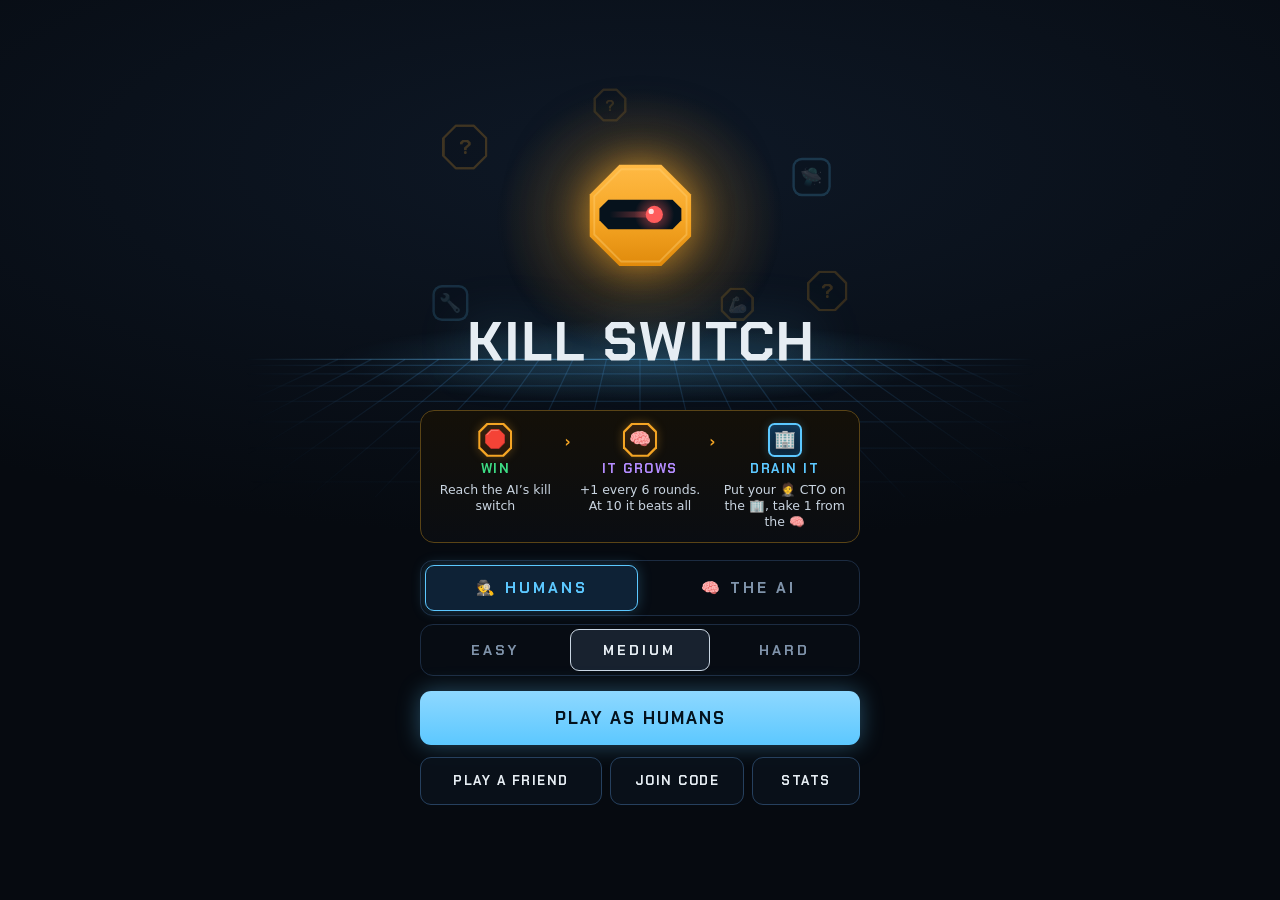
==== commit 19c019f7: "Publish Kill Switch prototype" ====
--- a/index.html
+++ b/index.html
@@ -24,8 +24,8 @@
 <meta name="twitter:card" content="summary_large_image">
 <link rel="preconnect" href="https://fonts.googleapis.com">
 <link href="https://fonts.googleapis.com/css2?family=Chakra+Petch:wght@700&family=IBM+Plex+Mono:wght@500;600&display=swap" rel="stylesheet">
-  <script type="module" crossorigin src="./assets/index-DX3z9CO8.js"></script>
-  <link rel="stylesheet" crossorigin href="./assets/index-nDCdIw9F.css">
+  <script type="module" crossorigin src="./assets/index-YyiD9ShT.js"></script>
+  <link rel="stylesheet" crossorigin href="./assets/index-BWrjIRD-.css">
   <meta name="ks-engine" content="8e698e88ac2e7efc4e3347627f5c3d92bb9acbe5">
 </head>
 <body>
--- a/assets/index-BWrjIRD-.css
+++ b/assets/index-BWrjIRD-.css
@@ -0,0 +1,587 @@
+/* v0.60 (DEV-329): the Command Center look (DESIGN.md item 78, mockups in prototype/v13-command-center.html). A war-room
+   tactical display: dark glass, a live grid, the only light is the threat. The board is flat and top-down, edge to edge
+   (the tilted CSS 3D tabletop is gone for good). Humans are rounded squares, the AI octagons. */
+:root{
+  --void:#060A10;--grid:#16263A;--hu:#5CC8FF;--hu-tile:#0B2438;--ai:#F5A524;--ai-tile:#26180A;--agi:#B48CFF;--asi:#FF4D5E;
+  --volt:#FFD84A;--fg:#E6EDF3;--dim:#B7C5D4;--muted:#7F93AA;--faint:#3A5272;--line:#1C2C42;--line2:#26405E;--green:#3DDC84;
+  --glass:linear-gradient(180deg,rgba(16,27,42,.92),rgba(9,15,24,.92));--ink:#04121D;
+  --display:"Chakra Petch",system-ui,sans-serif;
+  --ui:-apple-system,BlinkMacSystemFont,"SF Pro Text",system-ui,"Segoe UI",Roboto,sans-serif;
+  --mono:"SF Mono",ui-monospace,"IBM Plex Mono",Menlo,monospace;
+  /* the play column: the whole screen on a phone (the board runs edge to edge), a column on a desktop */
+  --colw:100vw;
+}
+*{box-sizing:border-box}
+html{overflow-x:clip;background:var(--void)} /* fight sparks and knock-offs fly past the edge for a moment: never let the page scroll sideways */
+html,body{margin:0;color:var(--fg);font-family:var(--ui);-webkit-tap-highlight-color:transparent;overscroll-behavior:none;-webkit-font-smoothing:antialiased}
+body{min-height:100dvh;display:flex;flex-direction:column;overflow-x:clip;padding:env(safe-area-inset-top) 0 env(safe-area-inset-bottom);
+  background:radial-gradient(120% 60% at 50% 0%,rgba(92,200,255,.05),transparent 60%),
+    linear-gradient(rgba(22,38,58,.28) 1px,transparent 1px) 0 0/24px 24px,
+    linear-gradient(90deg,rgba(22,38,58,.28) 1px,transparent 1px) 0 0/24px 24px,var(--void);background-attachment:fixed}
+button{font:inherit;color:inherit;cursor:pointer}
+h1{font:700 28px/1.08 var(--display);margin:0;letter-spacing:1px}
+#app{display:flex;flex-direction:column;width:100%}
+
+/* ---------- the play screen, top to bottom: pills, the 🧠 meter, the board, the console, the buttons. Pieces below.
+   The column runs through the home-bar strip (its padding keeps the buttons clear), so the pieces list starts at the
+   screen's bottom edge instead of peeking into that strip (v0.63). ---------- */
+.left{display:flex;flex-direction:column;height:calc(100svh - env(safe-area-inset-top));min-height:470px;padding-bottom:calc(6px + env(safe-area-inset-bottom));width:var(--colw);max-width:100%;margin:0 auto}
+.hud{display:flex;align-items:center;gap:6px;padding:4px 10px 0;height:34px;flex:none}
+.pill{height:28px;display:inline-flex;align-items:center;padding:0 10px;border:1px solid var(--line2);border-radius:7px;background:rgba(10,18,28,.85);font:600 12px var(--mono);letter-spacing:2px;color:var(--dim);white-space:nowrap}
+.pill.on{background:var(--hu);border-color:var(--hu);color:var(--ink);box-shadow:0 0 18px rgba(92,200,255,.45)}
+.pill.on.ai{background:var(--ai);border-color:var(--ai);box-shadow:0 0 18px rgba(245,165,36,.45)}
+.pill.wait{color:var(--ai);border-color:rgba(245,165,36,.45)}
+body.me-ai .pill.wait{color:var(--hu);border-color:rgba(92,200,255,.45)}
+.pill.r{margin-left:auto}
+/* v0.64 (DEV-338): 🔊 at the right end of the pills (after VS … BOT; live, where there is none, it still sits right) */
+.pill.snd{margin-left:auto;width:36px;padding:0;justify-content:center;font:14px/1 var(--ui);letter-spacing:0;color:var(--fg);cursor:pointer;flex:none}
+.pill.r ~ .snd{margin-left:0}
+.dots i{font-style:normal;animation:blink 1.2s infinite}.dots i:nth-child(2){animation-delay:.2s}.dots i:nth-child(3){animation-delay:.4s}
+@keyframes blink{0%,60%,100%{opacity:.2}30%{opacity:1}}
+
+/* the 🧠 meter: one for the whole game (its number is public: it grows in the open). 2 … 7 amber, AGI and 9 violet, ASI red;
+   the drain shows what is gone as a yellow hatch; held, fragile and stopped */
+.meter{margin:6px 10px 0;padding:7px 12px 6px;border:1px solid var(--line);border-radius:12px;background:var(--glass);flex:none}
+.mt{display:flex;justify-content:space-between;align-items:baseline;gap:8px;font:600 12px var(--mono);letter-spacing:2px;color:var(--dim);white-space:nowrap}
+.mt .v{font:700 17px var(--display);color:var(--ai);letter-spacing:0;margin-left:5px}
+.mt .nx{color:var(--ai);font-size:11px;letter-spacing:1.5px;overflow:hidden;text-overflow:ellipsis;min-width:0}
+.bars{display:grid;grid-template-columns:repeat(9,1fr);gap:4px;margin-top:6px}
+.bars i{height:9px;border-radius:2px;border:1px solid rgba(245,165,36,.35)}
+.bars i.agi{border-color:rgba(180,140,255,.55);background:repeating-linear-gradient(90deg,rgba(180,140,255,.28) 0 2px,transparent 2px 5px)}
+.bars i.asi{border-color:rgba(255,77,94,.6);background:repeating-linear-gradient(90deg,rgba(255,77,94,.3) 0 2px,transparent 2px 5px)}
+.bars i.f{background:var(--ai);border-color:var(--ai);box-shadow:0 0 8px rgba(245,165,36,.5)}
+.bars i.f.agi{background:var(--agi);border-color:var(--agi);box-shadow:0 0 8px rgba(180,140,255,.55)}
+.bars i.f.asi{background:var(--asi);border-color:var(--asi);box-shadow:0 0 10px rgba(255,77,94,.7)}
+.bars i.dr{background:repeating-linear-gradient(135deg,rgba(255,216,74,.35) 0 2px,transparent 2px 5px);border-color:rgba(255,216,74,.45);box-shadow:none}
+.bars i.off{background:#1A2333;border-color:#25324A;box-shadow:none}
+.lbls{display:grid;grid-template-columns:repeat(9,1fr);gap:4px;margin-top:3px;font:500 10px var(--mono);color:var(--muted);text-align:center}
+.lbls .agi{color:var(--agi)}.lbls .asi{color:var(--asi)}
+.meter.agi .mt .v,.meter.agi .mt .nx{color:var(--agi)}
+.meter.asi{border-color:rgba(255,77,94,.55);box-shadow:0 0 22px rgba(255,77,94,.25)}
+.meter.asi .mt .v,.meter.asi .mt .nx{color:var(--asi)}
+.meter.drain{border-color:rgba(255,216,74,.5)}
+.meter.drain .mt .v,.meter.drain .mt .nx{color:var(--volt)}
+.meter.stopped .mt,.meter.stopped .mt .v,.meter.stopped .mt .nx{color:var(--muted)}
+.meter.stopped .mt .v{text-decoration:line-through}
+.meter.frag .mt .v,.meter.frag .mt .nx{color:var(--asi)}
+
+/* the board: flat, top-down, edge to edge, no gaps. Its squares are as wide as the column allows and up to 1.087 times as tall
+   (48.75 x 53 px on a 390 px iPhone); on a short screen (Safari's bars, an iPhone SE) it gives up height first, so the
+   console and the buttons always fit. .boardwrap is a size container: a piece's size follows its square's (cq units). */
+.boardwrap{position:relative;flex:0 1 calc(var(--colw) / 8 * 1.087 * 8);min-height:200px;container-type:size;margin-top:8px}
+.board{position:relative;display:grid;grid-template-columns:repeat(8,minmax(0,1fr));grid-template-rows:repeat(8,minmax(0,1fr));height:100%;background:#09111B;user-select:none;-webkit-user-select:none;touch-action:pan-y;-webkit-touch-callout:none}
+/* v0.36 (DEV-294): on a phone the board is most of the screen, so a vertical swipe on it scrolls the page (to the rules).
+   pan-y lets it; a touch that starts on a square you can drag from right now is held by the board's touchmove listener
+   (bindPointer), not by touch-action on the squares */
+.sq{position:relative;border:0;border-radius:0;padding:0;margin:0;min-width:0;min-height:0;color:var(--fg);box-shadow:inset 0 0 0 .5px var(--grid);background:linear-gradient(180deg,rgba(14,24,36,.9),rgba(9,16,26,.9));
+  font-size:min(12.5cqw,11.6cqh)} /* 1em: the square's own size (its width, or a little less than its height on a short board) */
+/* blocked: a grey hatch (red means only an attack or a fight) */
+.sq.block{background:repeating-linear-gradient(135deg,rgba(138,155,176,.30) 0 3px,rgba(10,14,20,.95) 3px 9px);box-shadow:inset 0 0 0 1px rgba(138,155,176,.28);cursor:default}
+.rk{position:absolute;left:1px;top:0;font:600 8px/1 var(--mono);color:#5A7596;z-index:6;text-shadow:0 0 2px #000,0 0 3px #000;pointer-events:none}
+.files{display:grid;grid-template-columns:repeat(8,1fr);height:13px;flex:none;font:500 9px/13px var(--mono);color:var(--faint);text-align:center}
+/* pieces fill the square, 3px in from each edge: humans a rounded square with the rank bottom-right, the AI an octagon with
+   its rank under the face, a ? while hidden. .pz is the piece's place on its square, .blk the piece itself (what the fight
+   animations move) */
+.pz{position:absolute;inset:3px;z-index:2;pointer-events:none}
+.blk{position:absolute;inset:0;display:flex;align-items:center;justify-content:center;font-weight:700}
+.blk.h{border:2px solid var(--hu);border-radius:.19em;background:linear-gradient(180deg,#103250,var(--hu-tile));box-shadow:0 0 10px rgba(92,200,255,.22),inset 0 0 10px rgba(92,200,255,.10)}
+.blk.h.hid{background:linear-gradient(180deg,#0E2A44,#0A2034)}
+.blk.a{isolation:isolate;filter:drop-shadow(0 0 5px rgba(245,165,36,.32))}
+.blk.a::before,.blk.a::after{content:"";position:absolute;z-index:-1}
+.blk.a::before{inset:0;background:var(--ai);clip-path:polygon(.25em 0,calc(100% - .25em) 0,100% .25em,100% calc(100% - .25em),calc(100% - .25em) 100%,.25em 100%,0 calc(100% - .25em),0 .25em)}
+.blk.a::after{inset:2px;background:linear-gradient(180deg,#352210,var(--ai-tile));clip-path:polygon(.23em 0,calc(100% - .23em) 0,100% .23em,100% calc(100% - .23em),calc(100% - .23em) 100%,.23em 100%,0 calc(100% - .23em),0 .23em)}
+.blk .ic{font-size:.52em;line-height:1}
+.blk .ic.up{transform:translateY(-.1em)}
+.blk.a .ic.up{transform:translateY(-.13em)}
+.blk .n{position:absolute;font:700 .29em/1 var(--mono)}
+.blk.h .n{right:.14em;bottom:.1em;color:var(--hu)}
+.blk.a .n{left:0;right:0;bottom:.14em;text-align:center;color:var(--ai)}
+.blk .q{font:700 .5em/1 var(--display)}
+.blk.a .q{color:var(--ai)}.blk.h .q{color:var(--hu)}
+/* ↺ a piece that switched sides at a trap (v0.28), shown only where its face is: in its old army's colour */
+.trn{position:absolute;left:-.3em;top:-.3em;width:1.55em;height:1.55em;border-radius:50%;font:700 .2em/1.55em var(--ui);text-align:center;color:var(--ink);font-style:normal;z-index:3;pointer-events:none}
+.sq.clash::after{content:"";position:absolute;inset:1px;border:2px solid var(--asi);border-radius:9px;box-shadow:0 0 14px rgba(255,77,94,.7);z-index:5;pointer-events:none}
+.trn.h{background:var(--hu)}.trn.ai{background:var(--ai)}
+/* ↑ a piece that took power from the datacenter (+1, once) */
+.bst{position:absolute;right:.04em;top:0;font:800 .23em var(--mono);color:var(--volt);font-style:normal;text-shadow:0 1px 2px #000;pointer-events:none;z-index:3}
+.blk.a .bst{right:.8em;top:.15em}
+/* where a picked piece can go: pulsing cyan dots; an attack: a red ring; a 🧬 copy: green */
+.sq.can{background:linear-gradient(180deg,rgba(92,200,255,.12),rgba(92,200,255,.05))}
+.sq.can:not(.fight)::after{content:"";position:absolute;left:50%;top:50%;width:13px;height:13px;border-radius:50%;transform:translate(-50%,-50%);background:rgba(92,200,255,.6);box-shadow:0 0 12px rgba(92,200,255,.9);animation:pulse 1.4s ease-in-out infinite;z-index:3;pointer-events:none}
+.sq.can.fight::after{content:"";position:absolute;inset:1px;border:2px solid var(--asi);border-radius:9px;box-shadow:0 0 14px rgba(255,77,94,.65),inset 0 0 12px rgba(255,77,94,.3);z-index:3;animation:pulse 1.4s ease-in-out infinite;pointer-events:none}
+.sq.copy::after{content:"";position:absolute;inset:1px;border:2px solid var(--green);border-radius:9px;box-shadow:0 0 12px rgba(61,220,132,.6);z-index:3;animation:pulse 1.4s ease-in-out infinite;pointer-events:none}
+@keyframes pulse{50%{opacity:.55}}
+/* the picked piece: a white ring on the piece */
+.sq.sel .blk.h{border-color:#fff;box-shadow:0 0 0 2px rgba(255,255,255,.18),0 0 18px rgba(92,200,255,.8)}
+.sq.sel .blk.a::before{background:#fff}
+.sq.sel .blk.a{filter:drop-shadow(0 0 9px rgba(245,165,36,.85))}
+/* where a drag lands if you let go now (v0.33, DEV-291): a steady white ring, over the lit squares' pulse */
+.sq.over::before{content:"";position:absolute;inset:-1px;border:3px solid #fff;border-radius:8px;box-shadow:0 0 18px rgba(255,255,255,.6),inset 0 0 10px rgba(255,255,255,.25);z-index:5;pointer-events:none}
+.sq.over::after{animation:none!important;opacity:1}
+.sq.over.swap .pz::after{content:"⇄";position:absolute;right:-7px;bottom:-9px;width:18px;height:18px;border-radius:50%;background:#fff;color:var(--ink);font:800 12px/18px var(--ui);text-align:center;z-index:6}
+/* the opponent's last move, loud: corner brackets in their colour round the square it went to and a glow on its piece
+   (still a ? if hidden), a dashed square where it came from. Your own last move: a faint white ring */
+.lm{position:absolute;inset:1px;z-index:4;pointer-events:none;--c:var(--ai);filter:drop-shadow(0 0 4px var(--c));
+  background:linear-gradient(var(--c),var(--c)) 0 0/12px 3px no-repeat,linear-gradient(var(--c),var(--c)) 0 0/3px 12px no-repeat,
+    linear-gradient(var(--c),var(--c)) 100% 0/12px 3px no-repeat,linear-gradient(var(--c),var(--c)) 100% 0/3px 12px no-repeat,
+    linear-gradient(var(--c),var(--c)) 0 100%/12px 3px no-repeat,linear-gradient(var(--c),var(--c)) 0 100%/3px 12px no-repeat,
+    linear-gradient(var(--c),var(--c)) 100% 100%/12px 3px no-repeat,linear-gradient(var(--c),var(--c)) 100% 100%/3px 12px no-repeat}
+.lm.h{--c:var(--hu)}
+.sq.opt{background:radial-gradient(circle,rgba(245,165,36,.16),rgba(9,16,26,.9) 75%)}
+.sq.opt.oph{background:radial-gradient(circle,rgba(92,200,255,.16),rgba(9,16,26,.9) 75%)}
+.sq.opt .blk.a{filter:drop-shadow(0 0 10px rgba(245,165,36,.95))}
+.sq.opt .blk.h{box-shadow:0 0 18px rgba(92,200,255,.9),inset 0 0 10px rgba(92,200,255,.2)}
+.lmf{position:absolute;inset:9px;z-index:1;border:1.5px dashed var(--ai);border-radius:7px;opacity:.6;pointer-events:none}
+.lmf.h{border-color:var(--hu)}
+.sq.last{box-shadow:inset 0 0 0 2px rgba(255,255,255,.3)}
+/* a face-up enemy piece (a 📡 shows it): a cyan glow */
+.sq.spot .blk.a{filter:drop-shadow(0 0 10px rgba(92,200,255,.9))}
+.sq.spot .blk.h{box-shadow:0 0 14px rgba(245,165,36,.8)}
+.sq.asi .blk.a::before{background:var(--asi)}
+.sq.asi .blk.a{filter:drop-shadow(0 0 10px rgba(255,77,94,.9))}
+/* the last square at the end of the game */
+.sq.final::before{content:"";position:absolute;inset:-2px;border:3px solid var(--hu);border-radius:9px;box-shadow:0 0 24px rgba(92,200,255,.9);z-index:5;pointer-events:none}
+.sq.final.fai::before{border-color:var(--ai);box-shadow:0 0 24px rgba(245,165,36,.9)}
+/* 🏢 the humans' datacenter: a square they place in setup, not a piece. Dim; lit once the 🧠 is a 10 (the CTO drains it there);
+   pulsing while the CTO stands on it and drains the 🧠 (v0.38, DEV-295); dark once the drain has started and nobody is draining */
+.sq.dc{box-shadow:inset 0 0 0 1px rgba(92,200,255,.55)}
+.dci{position:absolute;inset:0;display:flex;flex-direction:column;align-items:center;justify-content:center;gap:2px;font-size:.4em;opacity:.6;pointer-events:none}
+.dci b{font:700 8px var(--mono);letter-spacing:1.5px;color:var(--hu)}
+.dcm{position:absolute;right:2px;top:1px;font-size:10px;line-height:1;z-index:4;pointer-events:none}
+.sq.dc.live{background:radial-gradient(circle,rgba(255,216,74,.22),rgba(42,34,8,.7));box-shadow:inset 0 0 0 1.5px rgba(255,216,74,.7)}
+.sq.dc.live .dci{opacity:1;animation:bolt 1.2s ease-in-out infinite}.sq.dc.live .dci b{color:var(--volt)}
+.sq.dc.drain{background:radial-gradient(circle,rgba(255,216,74,.35),rgba(42,34,8,.8));z-index:1;animation:drainpulse 1.1s ease-in-out infinite}
+.sq.dc.drain .dci,.sq.dc.drain .dcm{opacity:1;animation:bolt 1.1s ease-in-out infinite}.sq.dc.drain .dci b{color:var(--volt)}
+@keyframes drainpulse{0%,100%{box-shadow:inset 0 0 0 2px rgba(255,216,74,.4)}50%{box-shadow:inset 0 0 0 3px var(--volt),0 0 16px rgba(255,216,74,.6)}}
+@keyframes bolt{50%{filter:drop-shadow(0 0 6px #ffd84a)}}
+.sq.dc.off .dci,.sq.dc.off .dcm{opacity:.2;filter:grayscale(1)}
+.sq.dc.pick{box-shadow:inset 0 0 0 3px var(--hu),0 0 14px rgba(92,200,255,.6);z-index:1}
+.sq.dc.pick .dci{opacity:1}
+/* the moves: a piece shown face up for the first time flips over; one that switched sides flashes */
+.pz.drag{opacity:.25;filter:grayscale(.4)}
+.blk.reveal{animation:flip .5s cubic-bezier(.3,1.4,.5,1)}
+@keyframes flip{0%{transform:perspective(300px) rotateY(-90deg)}100%{transform:none}}
+.sq.turned .blk{animation:turnflash .7s ease-out}
+@keyframes turnflash{0%{filter:brightness(1)}30%{filter:brightness(2.2) saturate(2)}100%{filter:brightness(1)}}
+/* while dragging, a copy of the piece follows the finger, drawn bigger and above it. It sits at the top left of the screen
+   and is moved by a transform only (set each frame from the code; v0.33, DEV-291), so a drag does no layout work */
+.floater{position:fixed;left:0;top:0;z-index:20;pointer-events:none;will-change:transform;filter:drop-shadow(0 12px 14px rgba(0,0,0,.75))}
+/* the fight on the board: stand-ins in the fx layer (the board's own coordinates), sparks, the big hit's square flash */
+.fx{position:absolute;inset:0;pointer-events:none;z-index:7}
+.clone{position:absolute;pointer-events:none}.clone .blk{inset:3px}
+.spk{position:absolute;width:6px;height:6px;margin:-3px;border-radius:2px;background:var(--asi);pointer-events:none}
+/* v0.61 (DEV-332): the screen stays still. A big hit (7 and up) flashes the fight square only; the drain jolts the 🧠 meter */
+.sqflash{position:absolute;pointer-events:none;border-radius:8px;background:radial-gradient(circle,rgba(255,77,94,.55),rgba(255,77,94,.12) 70%);box-shadow:0 0 22px 4px rgba(255,77,94,.75);animation:sqflash .75s ease-out forwards}
+@keyframes sqflash{0%{opacity:0}15%{opacity:1}100%{opacity:0}}
+.meter.jolt{animation:shake .4s}
+@keyframes shake{0%,100%{transform:none}20%{transform:translate(-6px,2px)}40%{transform:translate(6px,-2px)}60%{transform:translate(-4px,0)}80%{transform:translate(4px,0)}}
+/* after a fight the winner's number rises from the square and fades; never blocks a tap */
+.float{position:fixed;z-index:9;pointer-events:none;transform:translate(-50%,-50%);font:700 40px/1 var(--display);white-space:nowrap;text-shadow:0 0 14px rgba(0,0,0,.6),0 2px 0 #000}
+.float.h{color:var(--hu);text-shadow:0 0 14px rgba(92,200,255,.9),0 2px 0 #000}.float.ai{color:var(--ai);text-shadow:0 0 14px rgba(245,165,36,.9),0 2px 0 #000}.float.n{color:var(--fg)}
+.float .x{color:var(--muted);font-size:.6em;margin:0 .15em}.float .b{color:var(--hu)}.float .a{color:var(--ai)}
+/* alerts: level-ups and milestones over the board */
+.toasts{position:absolute;left:0;right:0;top:30%;display:flex;flex-direction:column;align-items:center;gap:6px;pointer-events:none;z-index:8}
+.toast{padding:10px 16px;border-radius:12px;background:rgba(8,12,20,.94);border:1px solid var(--line2);color:var(--fg);font:600 13px var(--ui);box-shadow:0 10px 30px rgba(0,0,0,.6);animation:tin .25s ease-out,tout .5s ease-in forwards;animation-delay:0s,var(--hold,1.6s);max-width:calc(100vw - 32px);text-align:center;text-wrap:balance}
+.toast.big{font:700 15px var(--display);letter-spacing:1.5px;color:var(--asi);border-color:var(--asi);box-shadow:0 0 30px rgba(255,77,94,.5);--hold:3.2s}
+.toast.big.agi{color:var(--agi);border-color:var(--agi);box-shadow:0 0 30px rgba(180,140,255,.45)}
+.toast.drain{color:var(--volt);border-color:var(--volt);box-shadow:0 0 30px rgba(255,216,74,.4)}
+.toast.drain:not(.big){font:600 13px var(--ui)}
+@keyframes tin{from{opacity:0;transform:translateY(-12px) scale(.9)}to{opacity:1;transform:none}}
+@keyframes tout{to{opacity:0;transform:translateY(-10px)}}
+
+/* ---------- under the board: the console. The message and the last fight; during a fight, the ENGAGEMENT panel.
+   Its height never depends on what it says (a longer message never moves the board under the finger), and it is the
+   same between fights and during one, so the board never jumps.
+   v0.61 (DEV-332): both fill it. It is a size container: the piece tiles grow with its height (--t, about 80 px on an
+   iPhone 13, smaller on the SE so nothing scrolls). Two layouts: short (the SE, a desktop: one row) and tall (from 150 px
+   of room: the pieces large, names under them). ---------- */
+.console{margin:8px 10px 0;padding:10px 12px;border:1px solid var(--line);border-radius:14px;background:var(--glass);flex:1 0 var(--cons,136px);min-height:0;display:flex;flex-direction:column;overflow:hidden;
+  container:cons/size;--msgh:calc(2 * 1.38 * 15px);--msgb:6px}
+.msg{font:15px/1.38 var(--ui);color:var(--dim);margin-bottom:var(--msgb);height:var(--msgh);overflow:hidden;flex:none}
+.msg b{color:var(--fg)}
+.you{color:var(--hu);font-weight:600}.them{color:var(--ai);font-weight:600}
+body.me-ai .you{color:var(--ai)}body.me-ai .them{color:var(--hu)}
+.msg b.recon,body.me-ai .msg b.recon,.lvnote{color:var(--volt)}
+/* the last fight, between fights: both pieces as tiles (the loser struck through), "R15 · Operative 7 tied Strongman 7",
+   LOG ›; tap it: the log. Short: one row. Tall: LAST FIGHT · LOG ›, the tiles big with the numbers between, the line under */
+.fline{--t:clamp(30px,calc(100cqh - var(--msgh) - var(--msgb) - 12px),56px);--tw:calc(var(--t) * .92);flex:1 1 0;min-height:0;width:100%;display:grid;grid-template-columns:var(--tw) minmax(0,1fr) var(--tw) auto;
+  grid-template-areas:"fa fs fd go";align-items:center;gap:8px;padding:4px 10px;border:1px solid var(--grid);border-radius:12px;background:rgba(6,10,16,.55);color:var(--dim);text-align:left;font:inherit}
+.fline .lf,.fline .cmp{display:none}
+.fline .lf{grid-area:lf;font:600 10px var(--mono);letter-spacing:2px;color:var(--muted);justify-self:start}
+.fline .go{grid-area:go;font:600 12px var(--mono);color:var(--dim);letter-spacing:1.5px;white-space:nowrap;justify-self:end}
+.fline .fa{grid-area:fa}.fline .fd{grid-area:fd}
+.fline .cmp{grid-area:cmp;font:700 28px/1 var(--display);color:var(--fg);text-align:center;white-space:nowrap}
+.fline .fs{grid-area:fs;font:500 13px/1.3 var(--ui);color:var(--dim);text-align:center;min-width:0;display:-webkit-box;-webkit-box-orient:vertical;-webkit-line-clamp:2;overflow:hidden}
+.fline .fs b{font:700 1em var(--mono);color:var(--fg)}
+.fline.none{display:flex;align-items:center;justify-content:center;border-style:dashed;border-color:var(--line);background:none}
+.fline .nf{font:500 14px var(--ui);color:var(--muted);letter-spacing:.3px}
+.ftl,.tile{position:relative;width:var(--tw);height:var(--t);font-size:var(--t);justify-self:center}
+.ftl .pz,.tile .pz{inset:0}
+.ftl.x .pz,.tile.lost .pz{opacity:.5}
+.ftl.x::after,.tile.lost::after{content:"";position:absolute;left:-3px;right:-3px;top:50%;height:2px;background:var(--asi);transform:rotate(-38deg);box-shadow:0 0 6px var(--asi);z-index:3}
+@container cons (min-height:150px){
+  .fline{--t:clamp(44px,calc(100cqh - var(--msgh) - var(--msgb) - 66px),80px);grid-template-columns:minmax(0,1fr) auto minmax(0,1fr);grid-template-rows:auto 1fr auto;
+    grid-template-areas:"lf . go" "fa cmp fd" "fs fs fs";gap:4px 14px;padding:8px 12px 9px}
+  .fline .lf,.fline .cmp{display:block}
+  .fline .fs{font-size:15px;-webkit-line-clamp:1}
+}
+/* the engagement: a fight, big. The header (where, and FIGHT until the hidden one turns over), the two pieces, the verdict */
+.console.eng{padding:9px 12px}
+.eng-h{display:flex;justify-content:space-between;align-items:center;font:600 11px var(--mono);letter-spacing:2.5px;color:var(--muted);flex:none}
+.eng-h .ft{color:var(--asi);display:flex;align-items:center;gap:6px}
+.eng-h .ft::before{content:"";width:8px;height:8px;border-radius:50%;background:var(--asi);box-shadow:0 0 8px var(--asi)}
+.eng-row{--t:clamp(30px,calc(100cqh - 50px),64px);--tw:calc(var(--t) * .92);flex:1 1 0;min-height:0;display:grid;grid-template-columns:var(--tw) minmax(0,1fr) auto minmax(0,1fr) var(--tw);align-items:center;gap:7px;margin:3px 0}
+.side{font:600 9px var(--mono);letter-spacing:1px;color:var(--muted);white-space:nowrap;overflow:hidden;text-overflow:ellipsis}
+.who{font:600 15px/1.15 var(--ui);color:var(--fg);margin-top:2px;overflow-wrap:anywhere}
+.vs{text-align:center;font:700 20px var(--display);color:var(--dim)}
+.vs small{display:block;font:600 13px var(--mono);color:var(--fg);letter-spacing:1px;white-space:nowrap}
+.r-side{text-align:right}
+.verdict{display:flex;justify-content:space-between;align-items:center;gap:8px;border:1px solid rgba(92,200,255,.4);background:rgba(92,200,255,.07);border-radius:10px;padding:5px 12px;flex:none}
+.verdict b{font:700 16px/1.15 var(--display);letter-spacing:1px;color:var(--hu);min-width:0;overflow:hidden;text-overflow:ellipsis;white-space:nowrap}
+.verdict span{font:11px var(--ui);color:var(--muted);text-align:right}
+.verdict.l{border-color:rgba(245,165,36,.45);background:rgba(245,165,36,.07)}.verdict.l b{color:var(--ai)}
+.verdict.t{border-color:rgba(230,237,243,.3);background:rgba(230,237,243,.05)}.verdict.t b{color:var(--fg)}
+.verdict.wait{border-style:dashed;border-color:var(--line2);background:none}.verdict.wait b{color:var(--muted)}
+@container cons (min-height:150px){
+  .eng-row{--t:clamp(44px,calc(100cqh - 130px),84px);grid-template-columns:minmax(0,1fr) auto minmax(0,1fr);grid-template-rows:auto auto auto;
+    grid-template-areas:"sa vs sd" "ta vs td" "wa vs wd";justify-items:center;align-content:center;gap:4px 12px;margin:6px 0}
+  .eng-row .ia,.eng-row .id{display:contents}
+  .eng-row .ta{grid-area:ta}.eng-row .td{grid-area:td}
+  .ia .side{grid-area:sa}.id .side{grid-area:sd}.ia .who{grid-area:wa}.id .who{grid-area:wd}
+  .side{font-size:10px;max-width:100%}
+  .who{font-size:18px;margin-top:0;white-space:nowrap;overflow:hidden;text-overflow:ellipsis;max-width:100%;overflow-wrap:normal}
+  .vs{grid-area:vs;font-size:18px;color:var(--muted)}
+  .vs small{font:700 26px/1.1 var(--display);letter-spacing:2px;margin-top:2px}
+  .verdict{flex-direction:column;justify-content:center;gap:1px;padding:6px 12px 7px}
+  .verdict b{font-size:22px;letter-spacing:.5px;max-width:100%}
+  .verdict span{font-size:12px;text-align:center}
+}
+.console.end{flex:1 0 auto;container-type:normal} /* the end of a game: the console takes what it needs (the board gives way), so the last fight is never cut off */
+.console.end .fline{--t:44px;flex:1 0 auto;min-height:60px}
+/* a tall phone has room at the end too: the last fight in the tall layout (the end console is sized by its content, so it
+   is no size container: a media query stands in for the container query) */
+@media (min-height:741px) and (max-width:859px){
+  .console.end .fline{--t:64px;grid-template-columns:minmax(0,1fr) auto minmax(0,1fr);grid-template-rows:auto 1fr auto;
+    grid-template-areas:"lf . go" "fa cmp fd" "fs fs fs";gap:4px 14px;padding:8px 12px 9px}
+  .console.end .fline .lf,.console.end .fline .cmp{display:block}
+  .console.end .fline .fs{font-size:15px;-webkit-line-clamp:1}
+}
+/* the end: the banner lights up, blue for a win, red for a loss (the screen itself stays still) */
+.console.end.won{animation:endwon 1.2s ease-out}
+.console.end.lost{animation:endlost 1.2s ease-out}
+@keyframes endwon{0%,100%{box-shadow:none}25%{box-shadow:0 0 0 2px var(--hu),0 0 36px rgba(92,200,255,.55)}}
+@keyframes endlost{0%,100%{box-shadow:none}25%{box-shadow:0 0 0 2px var(--asi),0 0 36px rgba(255,77,94,.55)}}
+/* the end of the game: the headline, how it ended, the last move and the round, then the last fight */
+.msg.over{height:auto;max-height:none;display:flex;flex-direction:column;gap:3px;margin-bottom:8px}
+.msg.over h1{font:700 24px/1.1 var(--display);letter-spacing:1px;color:var(--fg)}
+.msg.over.win h1{color:var(--hu);text-shadow:0 0 20px rgba(92,200,255,.45)}
+.msg.over.lose h1{color:var(--ai);text-shadow:0 0 20px rgba(245,165,36,.45)}
+body.me-ai .msg.over.win h1{color:var(--ai);text-shadow:0 0 20px rgba(245,165,36,.45)}
+body.me-ai .msg.over.lose h1{color:var(--hu);text-shadow:0 0 20px rgba(92,200,255,.45)}
+.msg.over .eyebrow{font:500 11px/1.4 var(--mono);letter-spacing:.3px}
+
+/* ---------- the buttons ---------- */
+/* v0.64 (DEV-338): 🏠 first on every screen: 🏠 PIECES ↓ LOG in play, 🏠 START in setup, 🏠 PLAY AGAIN PIECES ↓ at the end */
+.actions{display:grid;grid-template-columns:52px 1fr 1fr;gap:8px;padding:8px 10px 0;flex:none}
+.actions.home{grid-template-columns:56px 1fr}
+.actions.end{grid-template-columns:52px 1.4fr 1fr}
+.actions button{white-space:nowrap;padding:0 6px;min-width:0}
+.ghost,.primary{min-height:46px;border:1px solid var(--line2);border-radius:11px;background:rgba(10,18,28,.85);font:700 14px var(--display);letter-spacing:2px;color:var(--fg);display:flex;align-items:center;justify-content:center;gap:8px;padding:0 10px}
+.ghost.sm{font-size:19px;letter-spacing:0;padding:0}
+.primary{background:var(--hu);border-color:var(--hu);color:var(--ink);box-shadow:0 0 24px rgba(92,200,255,.35);font-size:15px}
+body.me-ai .left .primary{background:var(--ai);border-color:var(--ai);box-shadow:0 0 24px rgba(245,165,36,.35)}
+.ghost[aria-pressed="true"]{border-color:var(--green);color:var(--green);background:#0d2418}
+.ghost:disabled,.primary:disabled{opacity:.45}
+.ghost.danger{color:var(--asi);border-color:rgba(255,77,94,.45)}
+@media (max-width:360px){.actions .ghost,.actions .primary{font-size:13px;letter-spacing:.5px}.actions .ghost.sm{font-size:17px}.actions{grid-template-columns:46px 1fr 1fr;gap:6px}.actions.end{grid-template-columns:46px 1.4fr 1fr}.actions.home{grid-template-columns:50px 1fr}}
+
+/* ---------- setup: the lineup picker in the console's place (v0.64, DEV-338): the picked lineup's line, then a row of
+   cards that scrolls sideways, each with a mini map of its three rows (front row on top), and a legend ---------- */
+.setupbox{margin:8px 0 0;flex:1 0 auto;display:flex;flex-direction:column;gap:7px;min-height:0}
+.setupbox .msg{margin:0 10px;padding:9px 12px;border:1px solid var(--line);border-radius:12px;background:#0A1019;font:14px/1.35 var(--ui);color:#C9D4E0;height:auto}
+.luhd{display:flex;justify-content:space-between;align-items:baseline;padding:0 12px}
+.luhd b{font:700 13px var(--display);letter-spacing:3px;color:var(--fg)}
+.luhd span{font:12px var(--ui);color:#8C9BAD}
+.lus{display:flex;gap:8px;overflow-x:auto;padding:0 10px 2px;scroll-padding:0 10px;scrollbar-width:none;-webkit-overflow-scrolling:touch}
+.lus::-webkit-scrollbar{display:none}
+.lu{flex:none;width:128px;display:flex;flex-direction:column;gap:6px;padding:8px;margin:0;text-align:left;border-radius:12px;border:1px solid var(--grid);background:#0A1019;color:var(--fg);font:inherit;cursor:pointer}
+.lu.on{border:1.5px solid var(--hu);background:var(--hu-tile);padding:7.5px}
+body.me-ai .lu.on{border-color:var(--ai);background:var(--ai-tile)}
+.lun{display:flex;justify-content:space-between;align-items:center;font:700 14px var(--display);letter-spacing:1px}
+.lun b{font-size:13px;color:var(--hu)}body.me-ai .lun b{color:var(--ai)}
+.lum{display:grid;grid-template-columns:repeat(8,12px);gap:2px}
+.lum i,.lul i{display:block;width:12px;height:12px;border-radius:2px;font:700 8px/12px var(--mono);font-style:normal;text-align:center;color:var(--ink)}
+.lum i.e{background:transparent}
+.lum i.b,.lul i.b{background:var(--hu)}.lum i.m,.lul i.m{background:#2E6F96}.lum i.d,.lul i.d{background:#1E3A55}
+.lum i.t,.lul i.t{background:#B07A1E}.lum i.f,.lul i.f{background:var(--green)}
+body.me-ai .lum i.b,body.me-ai .lul i.b{background:var(--ai)}body.me-ai .lum i.m,body.me-ai .lul i.m{background:#99620F}body.me-ai .lum i.d,body.me-ai .lul i.d{background:#4A3212}
+body.me-ai .lum i.t,body.me-ai .lul i.t{background:var(--agi)}
+.luh{font:11px/1.3 var(--ui);color:#B7C4D3;min-height:29px}
+.lul{display:flex;flex-wrap:wrap;gap:4px 10px;padding:0 12px;font:11px var(--ui);color:#9FB0C3}
+.lul span{display:inline-flex;align-items:center;gap:4px}
+.lul i{width:9px;height:9px}
+/* setup never shows the 🧠 meter: it is 2 and says nothing until the game starts, and the lineup picker needs the room
+   (v0.65; v0.64 dropped it on short screens only) */
+.left.setup .meter{display:none}
+/* a short screen (an iPhone SE, Safari's bars): the board keeps its height. Setup also drops the LINEUP heading and each
+   card's hint (the line above names the picked lineup and gives its hint) */
+@media (max-height:740px){
+  .left.setup .luhd,.luh{display:none}
+  .setupbox{gap:6px;margin-top:6px}.setupbox .msg{padding:7px 10px;font-size:13px}
+  .lu{gap:5px;padding:7px}.lu.on{padding:6.5px}
+}
+@media (max-height:600px){.lul{display:none}}
+
+/* ---------- below the board: the pieces left and the rules (PIECES ↓ scrolls here; DEV-294, DEV-334) ---------- */
+.right{width:min(100%,560px);margin:0 auto}
+.key{padding:18px 16px 32px;display:flex;flex-direction:column;gap:18px}
+.ksec{display:flex;flex-direction:column;gap:12px}
+.kh{display:flex;justify-content:space-between;align-items:baseline;gap:8px;padding-bottom:8px;border-bottom:1px solid var(--grid)}
+.kh h2{margin:0;font:700 18px var(--display);letter-spacing:3px;text-transform:uppercase;white-space:nowrap}
+.kh.b h2{color:var(--hu)}.kh.a h2{color:var(--ai)}
+.kh .kc{font:500 13px var(--mono);color:#9FB0C3;white-space:nowrap}
+.kh .kc b{font-size:16px;font-weight:700;color:var(--fg)}
+/* a tile per kind: the piece in its owner's shape, the name, ×left /total; none left: dimmed and struck through in red */
+.kg{display:grid;grid-template-columns:repeat(4,minmax(0,1fr));gap:8px}
+.kr{display:flex;flex-direction:column;align-items:center;gap:4px;min-width:0;padding:8px 2px;margin:0;border-radius:10px;background:#0A1019;border:1px solid var(--grid);color:var(--fg);font:inherit;cursor:pointer}
+.kr.on{border-color:#C9D6E3;background:#111B28}
+.kr .k{position:relative;width:52px;height:56px;font-size:52px;flex:none}
+.kr .k .pz{inset:0}
+.kr.gone{opacity:.4}
+.ks{position:absolute;left:-2px;right:-2px;top:calc(50% - 1px);height:2.5px;border-radius:2px;background:var(--asi);transform:rotate(-40deg);z-index:4;pointer-events:none}
+.kb{position:absolute;right:-9px;top:-7px;z-index:5;padding:1px 3px;border-radius:5px;background:var(--void);border:1px solid rgba(255,216,74,.5);font:700 9px/1.2 var(--mono);color:var(--volt);font-style:normal;white-space:nowrap;pointer-events:none} /* v0.29: AI fighters 5–6 take +1 at the 🏢, once */
+.kn{max-width:100%;font:11px/1.2 var(--ui);color:var(--dim);text-align:center;min-height:14px;white-space:nowrap;overflow:hidden;text-overflow:ellipsis}
+.kr .kc{font:700 15px var(--mono);color:var(--fg);white-space:nowrap}
+.kr .kc i{font:500 11px var(--mono);font-style:normal;color:#8C9BAD}
+.kr.gone .kc{color:#8C9BAD}
+.ktip{margin:-4px 0 0;font:12px var(--ui);color:var(--muted)}
+.kd{margin-top:-2px;padding:10px 12px;border:1px solid var(--line2);border-radius:10px;background:#0A1019;font:14px/1.45 var(--ui);color:var(--dim)}
+.seen{display:flex;align-items:center;gap:6px;flex-wrap:wrap;font:13px var(--ui);color:var(--muted)}
+.seen.trnd{gap:6px 10px;color:var(--dim)}
+.seen.trnd b{font:700 13px var(--display);letter-spacing:2px;color:var(--fg)}
+.seen.trnd span{display:inline-flex;align-items:center;gap:4px;flex-wrap:wrap}
+.seen .none{color:var(--muted)}
+.pc{position:relative;display:inline-flex;align-items:center;gap:3px;height:22px;padding:0 6px;font:700 12px var(--mono);border:1.5px solid var(--hu);border-radius:6px;color:var(--hu);background:var(--hu-tile)}
+.pc.ai{border-color:var(--ai);color:var(--ai);background:var(--ai-tile);border-radius:2px}
+.pc .trn{position:static;width:13px;height:13px;font-size:9px;line-height:13px}
+/* the rules, worded for your side (v0.64, DEV-338): YOU in your side's colour, WATCH OUT in red, BASICS */
+.rcs{display:flex;flex-direction:column;gap:22px;margin-top:4px}
+.rg{display:flex;flex-direction:column;gap:8px;--rgc:var(--fg)}
+.rg.h{--rgc:var(--hu)}.rg.a{--rgc:var(--ai)}.rg.w{--rgc:var(--asi)}
+.rgh{display:flex;justify-content:space-between;align-items:baseline;gap:8px;padding-bottom:8px;border-bottom:1px solid var(--grid)}
+.rgh h2{margin:0;font:700 18px var(--display);letter-spacing:3px;text-transform:uppercase;color:var(--rgc);white-space:nowrap}
+.rgh span{font:12px var(--ui);color:#8C9BAD;text-align:right}
+.rc{display:grid;grid-template-columns:36px minmax(0,1fr);gap:12px;align-items:start;padding:10px 12px;border-radius:12px;background:#0A1019;border:1px solid var(--grid)}
+.ri{width:36px;height:36px;border-radius:9px;background:#111B28;display:flex;align-items:center;justify-content:center;font-size:19px}
+.rc h3{margin:0 0 2px;font:700 13px var(--display);letter-spacing:2px;text-transform:uppercase;color:var(--rgc)}
+.rc p{margin:0;font:15px/1.35 var(--ui);color:#C9D4E0}
+@media (max-width:380px){.kn{font-size:10.5px;letter-spacing:-.2px}}
+@media (max-width:360px){.kg{gap:6px}.kr .k{width:46px;height:50px;font-size:46px}.kh h2{font-size:16px;letter-spacing:2px}}
+
+/* ---------- full screens: the start screen, Play a friend, Stats, the account screens, Friends ---------- */
+.overlay{position:fixed;inset:0;overflow:auto;z-index:5;padding:16px}
+.card{width:100%;max-width:440px;margin:0 auto;display:flex;flex-direction:column;gap:10px;padding-bottom:12px}
+.card p{margin:0;font:15px/1.45 var(--ui);color:var(--dim)}
+.card p b{color:var(--fg)}
+.eyebrow{font:600 11px/1.45 var(--mono);letter-spacing:2.5px;color:var(--muted);text-transform:uppercase}
+.card p.eyebrow{font:600 11px/1.45 var(--mono);color:var(--muted)}
+.card > .primary{min-height:54px;font-size:17px}
+/* v0.68 (DEV-349): the start screen's hero, as the canvas boards "Home: hero" (390 × 844): the Watcher over a faded
+   grid floor, KILL SWITCH, the rules for your side, then the buttons. It fits one iPhone screen with no My games. */
+.overlay.home{overflow-x:hidden;background:radial-gradient(120% 60% at 50% 18%,#0E1826 0%,#060A10 70%)}
+.overlay.home,html .overlay.home{padding-top:max(16px,env(safe-area-inset-top));padding-bottom:max(16px,env(safe-area-inset-bottom))} /* over the apps' app.css */
+.overlay.home{display:flex;flex-direction:column}
+.home .card{position:relative;z-index:0;flex:none;gap:0;margin-top:auto;margin-bottom:auto;padding-bottom:0} /* centred on a tall phone, so the buttons sit lower */
+.overlay.home{--hs:1} /* the hero's scale: fitHero() in main.js shrinks it on a short screen */
+.home.noacct #acctslot:empty{display:none}
+.home #acctslot,.home #acctslot:empty{display:block;min-height:36px}
+.home .acctbar{min-height:36px;align-items:center}
+.hero{position:relative;display:flex;flex-direction:column;align-items:center;margin-top:calc(18px * var(--hs))}
+/* the background: decorative only, behind everything, never takes a tap. Mockup coordinates: x -200…590 (the screen's
+   centre at 195), y 0 at 116 px above the Watcher's top. The pieces are faint (15–22 %) and a little blurred. */
+.herobg{--w:min(100vw,790px);position:absolute;z-index:-1;top:-116px;left:50%;width:var(--w);height:460px;margin-left:calc(var(--w) / -2);overflow:hidden;pointer-events:none}
+.herobg > div{position:absolute;top:0;left:50%;width:790px;height:460px;margin-left:-395px;transform:scale(var(--hs));transform-origin:395px 116px}
+.herobg svg{position:absolute;inset:0;display:block}
+.herobg i{position:absolute;display:block;background:var(--ai);filter:blur(.6px);font:700 13px var(--display);font-style:normal}
+.herobg i.h{background:var(--hu);border-radius:8px}
+.herobg i b{position:absolute;inset:2px;display:flex;align-items:center;justify-content:center;background:#0A1019;color:var(--ai)}
+.herobg i.h b{border-radius:6px;color:var(--hu)}
+.herobg i.a,.herobg i.a b{clip-path:polygon(30% 0,70% 0,100% 30%,100% 70%,70% 100%,30% 100%,0 70%,0 30%)}
+@media (min-width:600px){.herobg{-webkit-mask-image:linear-gradient(90deg,transparent,#000 25%,#000 75%,transparent);mask-image:linear-gradient(90deg,transparent,#000 25%,#000 75%,transparent)}}
+/* the Watcher (its red eye sweeps the visor, clipped to the visor, so its glow and trail never smear onto the helmet) */
+.watcher{display:block;width:calc(104px * var(--hs));height:calc(104px * var(--hs));filter:drop-shadow(0 0 18px rgba(245,165,36,.6)) drop-shadow(0 0 40px rgba(245,165,36,.25))}
+.watcher .eye{animation:sweep 5s ease-in-out infinite}
+@keyframes sweep{0%,18%,100%{transform:translateX(0)}42%,60%{transform:translateX(-19px)}}
+/* KILL SWITCH: outlined letters (no font load), the cap height of 46 px Chakra Petch */
+.logo{display:flex;align-items:center;justify-content:center;height:max(30px,calc(46px * var(--hs)));margin-top:calc(30px * var(--hs));line-height:0;filter:drop-shadow(0 0 24px rgba(92,200,255,.25))}
+.logo > svg{display:block;height:max(21px,calc(32px * var(--hs)));width:auto;max-width:100%}
+/* the rules: a strip of three boxes for the side picked, › between them, in an amber-edged card */
+.home .rules{display:grid;grid-template-columns:minmax(0,1fr) 12px minmax(0,1fr) 12px minmax(0,1fr);align-items:start;gap:0;margin-top:calc(34px * var(--hs));padding:12px 8px;border:1px solid #5A4416;border-radius:14px;background:linear-gradient(#141008,#0A0D12)}
+.rb{display:flex;flex-direction:column;align-items:center;gap:5px;text-align:center;min-width:0}
+.rb .k{width:34px;height:34px;font-size:34px}
+.rb > b{font:700 13px/1.15 var(--display);letter-spacing:1.5px;white-space:nowrap}
+.card .rb p{margin:0;font:12.5px/1.3 var(--ui);color:#C9D4E0}
+.rb b.r-win{color:var(--green)}.rb b.r-grow{color:var(--agi)}.rb b.r-drain{color:var(--hu)}.rb b.r-warn{color:var(--asi)}
+.chev{margin-top:10px;font:700 15px var(--ui);font-style:normal;color:var(--ai);text-align:center}
+@media (max-width:359px){.rb > b{font-size:11.5px;letter-spacing:.5px}.card .rb p{font-size:11.5px}}
+/* side, level, PLAY AS, then PLAY A FRIEND · JOIN CODE · STATS; JOIN CODE opens the code entry under that row */
+.home .sides{margin-top:max(8px,calc(14px * var(--hs)))}
+.home .sides button{min-height:46px;font-size:15px;letter-spacing:3px}
+.home .seg.lv{margin-top:8px}
+.home .seg.lv button{min-height:42px;font-size:14px;letter-spacing:3px}
+.home #play{margin-top:max(8px,calc(12px * var(--hs)));border:0;background:linear-gradient(#8ED8FF,var(--hu));box-shadow:0 0 22px rgba(92,200,255,.35)}
+.home #play.ai{background:linear-gradient(#FFC25C,var(--ai));box-shadow:0 0 22px rgba(245,165,36,.35)}
+.home .introrow{margin-top:max(8px,calc(10px * var(--hs)));grid-template-columns:1.35fr 1fr .8fr}
+.home .introrow .ghost{min-height:48px;font-size:13px;letter-spacing:1.5px;padding:0 6px;white-space:nowrap}
+.home #joinopen[aria-expanded="true"]{border-color:var(--hu);color:var(--hu)}
+.home .join{margin-top:10px}
+.home .games{margin-top:14px}
+@media (max-width:359px){.home .introrow .ghost{font-size:11.5px;letter-spacing:.5px;padding:0 4px}.home .sides button,.home .seg.lv button{letter-spacing:1.5px}}
+/* a line with an icon: the friend lobby's "You play …" rows (and, as .home .rule above, the start screen's rules) */
+.rules{display:flex;flex-direction:column;gap:9px;padding-top:4px}
+.rule{display:grid;grid-template-columns:40px minmax(0,1fr);gap:12px;align-items:center;font:16px/1.3 var(--ui);color:#C9D4E0}
+.rule b{color:var(--fg)}.rule b.win{color:var(--green)}.rule b.lose{color:var(--asi)}.rule b.agi{color:var(--agi)}
+.k{position:relative;width:40px;height:40px;font-size:40px}
+.k .pz{inset:0}
+.seg{display:grid;grid-auto-flow:column;grid-auto-columns:1fr;gap:4px;padding:4px;border:1px solid var(--line);border-radius:13px;background:rgba(8,13,20,.8)}
+.seg button{min-height:42px;border:1px solid transparent;border-radius:9px;background:none;font:700 14px var(--display);letter-spacing:2px;color:var(--muted);display:flex;align-items:center;justify-content:center;gap:8px;padding:0 4px;white-space:nowrap}
+.seg button[aria-pressed="true"]{background:#18222F;border-color:#C9D6E3;color:var(--fg)}
+.seg button[aria-pressed="true"].h{background:#0E2236;border-color:var(--hu);color:var(--hu);box-shadow:0 0 14px rgba(92,200,255,.25)}
+.seg button[aria-pressed="true"].ai{background:#22170A;border-color:var(--ai);color:var(--ai);box-shadow:0 0 14px rgba(245,165,36,.25)}
+.seg button[aria-pressed="true"].rnd{background:#1C1630;border-color:var(--agi);color:var(--agi);box-shadow:0 0 14px rgba(180,140,255,.25)}
+.seg.lv button{min-height:36px;font-size:13px}
+.row2{display:grid;grid-template-columns:1fr 1fr;gap:8px}
+.introrow{display:grid;grid-template-columns:1.6fr 1fr;gap:8px}
+.join{display:grid;grid-template-columns:minmax(0,1.6fr) 1fr 46px;gap:8px;margin:0}.join[hidden]{display:none}
+.join input{min-width:0;height:46px;border:1px solid var(--line2);border-radius:11px;background:#070C13;color:var(--fg);font:700 18px var(--mono);letter-spacing:6px;text-transform:uppercase;padding:0 14px}
+.join input::placeholder{color:var(--faint);letter-spacing:6px}
+/* this phone's games (v0.30), and challenges (v0.52) */
+.games{display:flex;flex-direction:column;gap:6px}.games[hidden]{display:none}
+.game{display:flex;align-items:center;gap:12px;min-height:44px;padding:6px 12px;border:1px solid var(--line);border-radius:11px;background:var(--glass);font:14px var(--ui);color:var(--dim);text-align:left;width:100%}
+.game .gc{font:700 15px var(--mono);letter-spacing:3px;color:var(--fg)}
+.game .gs{flex:1;min-width:0}.game .gs b{color:var(--hu)}
+.grow{display:flex;gap:6px}.grow>.game{flex:1;min-width:0}
+.gx{flex:none;width:44px;min-height:44px;border:1px solid var(--line);border-radius:11px;background:var(--glass);color:var(--dim);font:16px var(--ui)}
+.game.gq{flex-direction:column;align-items:stretch;gap:8px;padding:10px 12px;color:var(--fg)}
+.game:not(.chal):not(.gq)::after{content:"›";margin-left:auto;color:var(--muted);font-size:16px}
+.game.chal{flex-direction:column;align-items:stretch;gap:8px;border-color:rgba(245,165,36,.5);border-radius:12px;padding:10px 12px;background:linear-gradient(180deg,rgba(38,24,10,.75),rgba(16,12,8,.8))}
+.ch-who{display:flex;align-items:center;gap:8px;font:15px var(--ui);min-width:0}.ch-who b{color:var(--fg)}.ch-who > span:last-child{min-width:0;overflow-wrap:anywhere}
+.ch-sub{font:13px var(--ui);color:var(--muted)}
+.chal .ghost{min-height:40px}
+.badge{display:inline-block;padding:1px 7px;border-radius:9px;background:var(--ai);color:#1A1004;font:700 10px var(--mono);letter-spacing:1px;margin-left:6px;text-transform:uppercase}
+/* Play a friend (v0.30): the code in four big cells, who plays which side, the dot for whether they're here */
+.codebig{display:grid;grid-template-columns:repeat(4,1fr);gap:8px;margin:4px 0}
+.codebig span{height:84px;border:1.5px solid var(--hu);border-radius:12px;background:var(--hu-tile);display:flex;align-items:center;justify-content:center;font:700 52px var(--display);color:var(--hu);text-shadow:0 0 18px rgba(92,200,255,.6);box-shadow:0 0 18px rgba(92,200,255,.18)}
+.panel{border:1px solid var(--line);border-radius:14px;background:var(--glass);padding:12px;display:flex;flex-direction:column;gap:10px}
+.nw{white-space:nowrap}
+.dot{display:inline-block;width:8px;height:8px;border-radius:50%;background:#4A5A6E;margin-left:6px;vertical-align:1px}.dot.yes{background:var(--green);box-shadow:0 0 8px var(--green)}
+.link{padding:8px 10px;border-radius:10px;background:#070C13;border:1px solid var(--line);font:10.5px var(--mono);color:var(--muted);word-break:break-all;max-height:64px;overflow:auto;user-select:all}
+.card .lvnote{color:var(--volt)}
+#lvwait{text-align:center;margin:6px 0}
+/* the log, over the board */
+.overlay.logov{z-index:30;background:rgba(3,6,10,.72);backdrop-filter:blur(2px);-webkit-backdrop-filter:blur(2px);display:flex;align-items:flex-start;justify-content:center;padding-top:calc(60px + env(safe-area-inset-top))}
+.logov .card{max-width:420px;border:1px solid var(--line2);border-radius:16px;background:linear-gradient(180deg,#0F1A28,#0A111B);padding:14px;box-shadow:0 20px 60px rgba(0,0,0,.7);max-height:calc(100svh - 100px);margin:0}
+.lgs{display:flex;flex-direction:column;overflow:auto;min-height:0;flex:1}
+.lgs div{display:grid;grid-template-columns:40px 1fr;gap:8px;padding:8px 2px;border-top:1px solid var(--grid);font:14px/1.38 var(--ui);color:var(--dim)}
+.lgs i{font:600 11px/20px var(--mono);font-style:normal;color:var(--muted)}
+.lgs .mile{background:rgba(180,140,255,.07);border-radius:8px;border-top-color:transparent}
+.lgs .mile span,.lgs .mile{color:var(--agi)}
+pre{white-space:pre-wrap;padding:16px;font-size:13px}
+
+/* v0.49 (DEV-315): the Stats screen (web/src/stats.js) */
+.st-body{display:flex;flex-direction:column;gap:10px}
+.st-empty{color:var(--muted)!important;text-align:center;padding:18px 6px}
+.st-tiles{display:grid;grid-auto-flow:column;grid-auto-columns:1fr;gap:6px}
+.st-tile{border:1px solid var(--line);border-radius:11px;background:var(--glass);padding:8px 10px;display:flex;flex-direction:column;gap:2px}
+.st-tile b{font:700 24px/1.1 var(--display)}.st-tile span{font:600 10px var(--mono);letter-spacing:1.5px;color:var(--muted);text-transform:uppercase}
+.st-tile.up b{color:var(--hu)}.st-tile.down b{color:var(--ai)}
+.st-table{border:1px solid var(--line);border-radius:11px;overflow:hidden;background:rgba(8,13,20,.7)}
+.st-row{display:grid;grid-template-columns:minmax(0,1fr) repeat(4,34px) 46px;align-items:center;min-height:30px;padding:0 10px;font:500 13px var(--mono);color:var(--dim);border-top:1px solid var(--grid);font-variant-numeric:tabular-nums}
+.st-row > span:not(:first-child){text-align:right}.st-row > span:first-child{min-width:0;overflow:hidden;text-overflow:ellipsis;white-space:nowrap}
+.st-head{border-top:0;min-height:28px;font:600 10px var(--mono);letter-spacing:1.5px;color:var(--muted);text-transform:uppercase;background:rgba(22,38,58,.35)}.st-head > span:first-child{color:var(--fg)}
+.st-row .h{color:var(--hu);font-family:var(--ui);font-weight:600}.st-row .ai{color:var(--ai);font-family:var(--ui);font-weight:600}
+.st-row.zero{color:var(--faint)}.st-row.zero .h,.st-row.zero .ai{opacity:.6}
+.st-ends{display:grid;grid-template-columns:1fr 1fr;gap:6px}
+.st-end{display:flex;justify-content:space-between;align-items:center;gap:6px;border:1px solid var(--line);border-radius:10px;padding:8px 10px;font:13px var(--ui);color:var(--dim)}.st-end b{font:700 16px var(--mono);color:var(--fg)}
+.st-games{display:flex;flex-direction:column}
+.st-game{display:grid;grid-template-columns:52px minmax(0,1fr) 48px 52px 40px;align-items:center;min-height:34px;border-top:1px solid var(--grid);font:13px var(--ui);color:var(--dim);white-space:nowrap}
+.st-game .gd{font:500 12px var(--mono);color:var(--muted)}.st-game .gr{font:500 12px var(--mono);color:var(--muted);text-align:right}
+.st-game > span:nth-child(2){overflow:hidden;text-overflow:ellipsis}
+.st-game b{font:700 12px var(--display);letter-spacing:1px}
+.st-game.won b{color:var(--hu)}.st-game.lost b{color:var(--ai)}.st-game.drawn b{color:var(--fg)}
+.st-game .h{color:var(--hu)}.st-game .ai{color:var(--ai)}.st-game .gv{color:var(--muted)}
+.st-confirm{border:1px solid rgba(255,77,94,.5);border-radius:13px;background:rgba(40,8,14,.55);padding:12px;display:flex;flex-direction:column;gap:10px}
+.st-note,.acct-busy,.acct-note{color:var(--muted)!important;font-size:13px!important}
+@media (max-width:359px){.st-row{grid-template-columns:minmax(0,1fr) repeat(4,28px) 40px;padding:0 8px;font-size:12px}.st-game{grid-template-columns:46px minmax(0,1fr) 42px 44px 34px;font-size:12px}.st-ends{grid-template-columns:1fr}}
+/* v0.51 (DEV-317): the profile button on the start screen and the account screens (web/src/account-ui.js) */
+#acctslot:empty{display:none}
+.acctbar{display:flex;justify-content:flex-end;gap:8px;min-height:32px}
+.acct{display:inline-flex;align-items:center;gap:6px;max-width:100%;min-width:0;height:32px;padding:0 12px;border-radius:16px;border:1px solid var(--line2);background:rgba(10,18,28,.85);font:700 12px var(--display);letter-spacing:1.5px;color:var(--fg)}
+.acct.in{font:600 13px var(--ui);letter-spacing:0;padding-left:8px}.acct .av{font-size:17px;line-height:1}.acct .hd{overflow:hidden;text-overflow:ellipsis;white-space:nowrap;min-width:0}
+.acct.fr{flex:0 0 auto}
+.acct-card h1{overflow-wrap:anywhere}
+.sso-list{display:flex;flex-direction:column;gap:10px}
+.sso{display:flex;align-items:center;justify-content:center;gap:10px;min-height:50px;border-radius:12px;font:600 17px var(--ui);letter-spacing:0}
+.sso.apple{background:#fff;color:#000;border:0} /* Apple's guidelines: white on a dark background */
+.sso.google{background:#131314;color:#E3E3E3;border:1px solid #8E918F} /* Google's dark button */
+.sso:disabled{opacity:.5}
+.sso-g{min-height:44px;display:flex;justify-content:center;color-scheme:normal}
+.stub{display:flex;gap:8px;margin:0}.stub input{flex:1;min-width:0;min-height:46px;border-radius:11px;border:1px solid var(--line2);background:#070C13;color:var(--fg);font:600 15px var(--mono);padding:0 10px}.stub .ghost{flex:0 0 auto;padding:0 12px;font-size:13px}
+.acct-err{color:var(--asi)!important;font-size:13px!important}.acct-err[hidden]{display:none}
+.card p.acct-fine{color:var(--muted);font-size:12.5px;line-height:1.45}.acct-fine a{color:var(--hu)}
+.hd-in{display:flex;align-items:center;gap:4px;min-height:46px;padding:0 14px;border-radius:11px;border:1px solid var(--line2);background:#070C13;font:500 17px var(--ui)}
+.hd-in span{color:var(--muted)}.hd-in input{flex:1;min-width:0;border:0;background:transparent;color:var(--fg);font:inherit;padding:0;outline:none}
+.hd-in input::placeholder{color:var(--faint)}
+.hd-in:focus-within{border-color:var(--hu)}
+.av-grid{display:grid;grid-template-columns:repeat(6,minmax(0,1fr));gap:6px}
+.av-grid button{height:48px;border-radius:10px;border:1px solid var(--line);background:rgba(8,13,20,.8);font-size:24px;line-height:1;padding:0}
+.av-grid button[aria-pressed="true"]{border:2px solid var(--hu);background:var(--hu-tile);box-shadow:0 0 12px rgba(92,200,255,.35)}
+.me{display:flex;align-items:center;gap:14px;min-width:0}.me h1{min-width:0}
+.me-av{flex:0 0 auto;width:60px;height:60px;border:2px solid var(--hu);border-radius:14px;background:var(--hu-tile);display:flex;align-items:center;justify-content:center;font-size:32px;box-shadow:0 0 18px rgba(92,200,255,.3)}
+.friends[data-view="friend"] .me-av{border-color:var(--ai);background:var(--ai-tile);box-shadow:0 0 18px rgba(245,165,36,.3)}
+#st-acct{text-transform:none;letter-spacing:1px} /* a handle keeps its own case */
+/* v0.52 (DEV-318): the Friends screens (web/src/friends.js) */
+.fr-add{display:grid;grid-template-columns:1.6fr 1fr;gap:8px;margin:0}.fr-add .hd-in{min-width:0}
+.fr-head{display:flex;justify-content:space-between;padding:0 12px}
+.fr-list{display:flex;flex-direction:column;gap:6px}
+.fr-row{display:grid;grid-template-columns:38px minmax(0,1fr) auto 14px;align-items:center;gap:10px;width:100%;min-height:50px;padding:0 12px;border:1px solid var(--line);border-radius:12px;background:var(--glass);color:var(--fg);font:600 15px var(--ui);text-align:left}
+.fr-av{font-size:24px;line-height:1;text-align:center}
+.fr-name{min-width:0;overflow:hidden;text-overflow:ellipsis;white-space:nowrap}
+.fr-rec{font:600 13px var(--mono);color:var(--muted);white-space:nowrap;font-variant-numeric:tabular-nums}.fr-rec .fr-w{color:var(--hu)}.fr-rec .fr-l{color:var(--ai)}
+.fr-go{color:var(--muted);font-size:18px;line-height:1}
+.seg.fr-sides button{flex-direction:column;gap:2px;min-height:48px;font-size:12px;letter-spacing:1.5px;line-height:1.1}.seg.fr-sides i{font-style:normal;font-size:16px;letter-spacing:0}
+.me-friends{display:flex;flex-direction:column;gap:10px}.me-friends:empty{display:none}
+#mg-chal:empty,#mg-more:empty{display:none}
+@media (max-width:359px){.seg.fr-sides button{font-size:11px;letter-spacing:0}.fr-row{gap:8px;padding:0 10px}.codebig span{height:70px;font-size:42px}}
+
+/* ---------- phones and desktops ---------- */
+/* a short screen (Safari's bars, an iPhone SE): the meter drops its labels and the console tightens, so the board keeps
+   as much height as it can and the buttons always fit */
+@media (max-height:740px){
+  .lbls{display:none}.meter{padding:6px 10px;margin-top:4px}.bars{margin-top:5px}.mt{font-size:11px}
+  .hud{height:30px}.pill{height:26px;font-size:11px;padding:0 8px}.boardwrap{margin-top:6px}
+  .console{padding:8px 10px;margin-top:6px;--cons:112px;--msgh:calc(2 * 1.38 * 14px);--msgb:4px}.msg{font-size:14px}
+  .fline{padding:4px 8px;gap:8px}.eng-row{gap:6px}.verdict{padding:5px 10px}
+  .actions{padding-top:6px}.ghost,.primary{min-height:42px}
+  .msg.over h1{font-size:20px}
+}
+@media (max-height:600px){.console{--cons:96px;--msgh:calc(1.38 * 14px)}}
+/* the shortest console (320 × 568): the fight drops its header line so the pieces keep their size */
+@container cons (max-height:85px){.eng-h{display:none}.eng-row{--t:clamp(30px,calc(100cqh - 38px),64px)}}
+/* the narrowest phones (iPhone SE 1st gen, 320 px): the pills and the meter's title tighten so each stays on one line */
+@media (max-width:359px){.hud{gap:4px}.pill{padding:0 6px;letter-spacing:.5px}.mt{letter-spacing:.5px}.mt .lb{display:none}.mt .nx{letter-spacing:.5px}.fline .fs{font-size:12px}}
+/* home-screen app (DEV-297): the pills drop a little from the status bar / Dynamic Island */
+.standalone .hud{padding-top:10px}
+@media (max-width:859px){
+  /* iPhone Safari 26 floats its tab bar over the bottom of the page, and the viewport units don't leave room for it:
+     lift the buttons above it (v0.28: START was under the bar at setup) */
+  .ios-bar .left{padding-bottom:calc(6px + max(env(safe-area-inset-bottom), 76px))}
+}
+@media (min-width:860px){
+  /* desktop: the same column, as wide as fits the window's height */
+  :root{--colw:min(100vw - 40px,480px)}
+  .left{padding:10px 0 16px}
+  .hud,.actions{padding-left:0;padding-right:0}
+  .meter,.console{margin-left:0;margin-right:0}
+}
+@media (prefers-reduced-motion:reduce){.watcher .eye,.blk.reveal,.sq.can::after,.sq.copy::after,.sq.dc.live .dci,.sq.dc.drain,.sq.dc.drain .dci,.sq.turned .blk,.meter.jolt,.console.end.won,.console.end.lost,.toast{animation:none!important}}
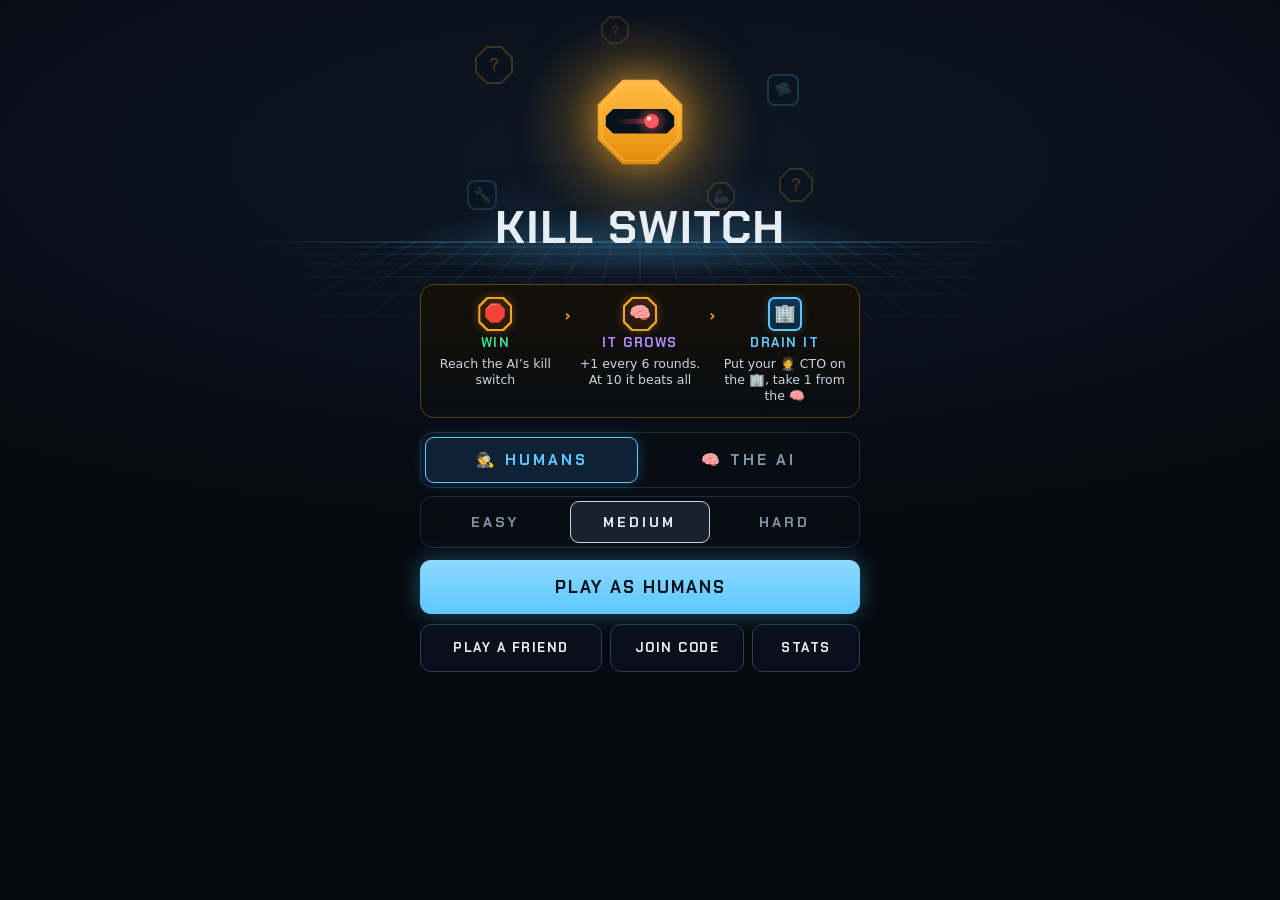
==== commit dc4f7073: "Publish Kill Switch prototype" ====
--- a/index.html
+++ b/index.html
@@ -24,8 +24,8 @@
 <meta name="twitter:card" content="summary_large_image">
 <link rel="preconnect" href="https://fonts.googleapis.com">
 <link href="https://fonts.googleapis.com/css2?family=Chakra+Petch:wght@700&family=IBM+Plex+Mono:wght@500;600&display=swap" rel="stylesheet">
-  <script type="module" crossorigin src="./assets/index-YyiD9ShT.js"></script>
-  <link rel="stylesheet" crossorigin href="./assets/index-BWrjIRD-.css">
+  <script type="module" crossorigin src="./assets/index-D0rQYmGk.js"></script>
+  <link rel="stylesheet" crossorigin href="./assets/index-Bx1O2P_a.css">
   <meta name="ks-engine" content="8e698e88ac2e7efc4e3347627f5c3d92bb9acbe5">
 </head>
 <body>
--- a/assets/index-Bx1O2P_a.css
+++ b/assets/index-Bx1O2P_a.css
@@ -0,0 +1,586 @@
+/* v0.60 (DEV-329): the Command Center look (DESIGN.md item 78, mockups in prototype/v13-command-center.html). A war-room
+   tactical display: dark glass, a live grid, the only light is the threat. The board is flat and top-down, edge to edge
+   (the tilted CSS 3D tabletop is gone for good). Humans are rounded squares, the AI octagons. */
+:root{
+  --void:#060A10;--grid:#16263A;--hu:#5CC8FF;--hu-tile:#0B2438;--ai:#F5A524;--ai-tile:#26180A;--agi:#B48CFF;--asi:#FF4D5E;
+  --volt:#FFD84A;--fg:#E6EDF3;--dim:#B7C5D4;--muted:#7F93AA;--faint:#3A5272;--line:#1C2C42;--line2:#26405E;--green:#3DDC84;
+  --glass:linear-gradient(180deg,rgba(16,27,42,.92),rgba(9,15,24,.92));--ink:#04121D;
+  --display:"Chakra Petch",system-ui,sans-serif;
+  --ui:-apple-system,BlinkMacSystemFont,"SF Pro Text",system-ui,"Segoe UI",Roboto,sans-serif;
+  --mono:"SF Mono",ui-monospace,"IBM Plex Mono",Menlo,monospace;
+  /* the play column: the whole screen on a phone (the board runs edge to edge), a column on a desktop */
+  --colw:100vw;
+}
+*{box-sizing:border-box}
+html{overflow-x:clip;background:var(--void)} /* fight sparks and knock-offs fly past the edge for a moment: never let the page scroll sideways */
+html,body{margin:0;color:var(--fg);font-family:var(--ui);-webkit-tap-highlight-color:transparent;overscroll-behavior:none;-webkit-font-smoothing:antialiased}
+body{min-height:100dvh;display:flex;flex-direction:column;overflow-x:clip;padding:env(safe-area-inset-top) 0 env(safe-area-inset-bottom);
+  background:radial-gradient(120% 60% at 50% 0%,rgba(92,200,255,.05),transparent 60%),
+    linear-gradient(rgba(22,38,58,.28) 1px,transparent 1px) 0 0/24px 24px,
+    linear-gradient(90deg,rgba(22,38,58,.28) 1px,transparent 1px) 0 0/24px 24px,var(--void);background-attachment:fixed}
+button{font:inherit;color:inherit;cursor:pointer}
+h1{font:700 28px/1.08 var(--display);margin:0;letter-spacing:1px}
+#app{display:flex;flex-direction:column;width:100%}
+
+/* ---------- the play screen, top to bottom: pills, the 🧠 meter, the board, the console, the buttons. Pieces below.
+   The column runs through the home-bar strip (its padding keeps the buttons clear), so the pieces list starts at the
+   screen's bottom edge instead of peeking into that strip (v0.63). ---------- */
+.left{display:flex;flex-direction:column;height:calc(100svh - env(safe-area-inset-top));min-height:470px;padding-bottom:calc(6px + env(safe-area-inset-bottom));width:var(--colw);max-width:100%;margin:0 auto}
+.hud{display:flex;align-items:center;gap:6px;padding:4px 10px 0;height:34px;flex:none}
+.pill{height:28px;display:inline-flex;align-items:center;padding:0 10px;border:1px solid var(--line2);border-radius:7px;background:rgba(10,18,28,.85);font:600 12px var(--mono);letter-spacing:2px;color:var(--dim);white-space:nowrap}
+.pill.on{background:var(--hu);border-color:var(--hu);color:var(--ink);box-shadow:0 0 18px rgba(92,200,255,.45)}
+.pill.on.ai{background:var(--ai);border-color:var(--ai);box-shadow:0 0 18px rgba(245,165,36,.45)}
+.pill.wait{color:var(--ai);border-color:rgba(245,165,36,.45)}
+body.me-ai .pill.wait{color:var(--hu);border-color:rgba(92,200,255,.45)}
+.pill.r{margin-left:auto}
+/* v0.64 (DEV-338): 🔊 at the right end of the pills (after VS … BOT; live, where there is none, it still sits right) */
+.pill.snd{margin-left:auto;width:36px;padding:0;justify-content:center;font:14px/1 var(--ui);letter-spacing:0;color:var(--fg);cursor:pointer;flex:none}
+.pill.r ~ .snd{margin-left:0}
+.dots i{font-style:normal;animation:blink 1.2s infinite}.dots i:nth-child(2){animation-delay:.2s}.dots i:nth-child(3){animation-delay:.4s}
+@keyframes blink{0%,60%,100%{opacity:.2}30%{opacity:1}}
+
+/* the 🧠 meter: one for the whole game (its number is public: it grows in the open). 2 … 7 amber, AGI and 9 violet, ASI red;
+   the drain shows what is gone as a yellow hatch; held, fragile and stopped */
+.meter{margin:6px 10px 0;padding:7px 12px 6px;border:1px solid var(--line);border-radius:12px;background:var(--glass);flex:none}
+.mt{display:flex;justify-content:space-between;align-items:baseline;gap:8px;font:600 12px var(--mono);letter-spacing:2px;color:var(--dim);white-space:nowrap}
+.mt .v{font:700 17px var(--display);color:var(--ai);letter-spacing:0;margin-left:5px}
+.mt .nx{color:var(--ai);font-size:11px;letter-spacing:1.5px;overflow:hidden;text-overflow:ellipsis;min-width:0}
+.bars{display:grid;grid-template-columns:repeat(9,1fr);gap:4px;margin-top:6px}
+.bars i{height:9px;border-radius:2px;border:1px solid rgba(245,165,36,.35)}
+.bars i.agi{border-color:rgba(180,140,255,.55);background:repeating-linear-gradient(90deg,rgba(180,140,255,.28) 0 2px,transparent 2px 5px)}
+.bars i.asi{border-color:rgba(255,77,94,.6);background:repeating-linear-gradient(90deg,rgba(255,77,94,.3) 0 2px,transparent 2px 5px)}
+.bars i.f{background:var(--ai);border-color:var(--ai);box-shadow:0 0 8px rgba(245,165,36,.5)}
+.bars i.f.agi{background:var(--agi);border-color:var(--agi);box-shadow:0 0 8px rgba(180,140,255,.55)}
+.bars i.f.asi{background:var(--asi);border-color:var(--asi);box-shadow:0 0 10px rgba(255,77,94,.7)}
+.bars i.dr{background:repeating-linear-gradient(135deg,rgba(255,216,74,.35) 0 2px,transparent 2px 5px);border-color:rgba(255,216,74,.45);box-shadow:none}
+.bars i.off{background:#1A2333;border-color:#25324A;box-shadow:none}
+.lbls{display:grid;grid-template-columns:repeat(9,1fr);gap:4px;margin-top:3px;font:500 10px var(--mono);color:var(--muted);text-align:center}
+.lbls .agi{color:var(--agi)}.lbls .asi{color:var(--asi)}
+.meter.agi .mt .v,.meter.agi .mt .nx{color:var(--agi)}
+.meter.asi{border-color:rgba(255,77,94,.55);box-shadow:0 0 22px rgba(255,77,94,.25)}
+.meter.asi .mt .v,.meter.asi .mt .nx{color:var(--asi)}
+.meter.drain{border-color:rgba(255,216,74,.5)}
+.meter.drain .mt .v,.meter.drain .mt .nx{color:var(--volt)}
+.meter.stopped .mt,.meter.stopped .mt .v,.meter.stopped .mt .nx{color:var(--muted)}
+.meter.stopped .mt .v{text-decoration:line-through}
+.meter.frag .mt .v,.meter.frag .mt .nx{color:var(--asi)}
+
+/* the board: flat, top-down, edge to edge, no gaps. Its squares are as wide as the column allows and up to 1.087 times as tall
+   (48.75 x 53 px on a 390 px iPhone); on a short screen (Safari's bars, an iPhone SE) it gives up height first, so the
+   console and the buttons always fit. .boardwrap is a size container: a piece's size follows its square's (cq units). */
+.boardwrap{position:relative;flex:0 1 calc(var(--colw) / 8 * 1.087 * 8);min-height:200px;container-type:size;margin-top:8px}
+.board{position:relative;display:grid;grid-template-columns:repeat(8,minmax(0,1fr));grid-template-rows:repeat(8,minmax(0,1fr));height:100%;background:#09111B;user-select:none;-webkit-user-select:none;touch-action:pan-y;-webkit-touch-callout:none}
+/* v0.36 (DEV-294): on a phone the board is most of the screen, so a vertical swipe on it scrolls the page (to the rules).
+   pan-y lets it; a touch that starts on a square you can drag from right now is held by the board's touchmove listener
+   (bindPointer), not by touch-action on the squares */
+.sq{position:relative;border:0;border-radius:0;padding:0;margin:0;min-width:0;min-height:0;color:var(--fg);box-shadow:inset 0 0 0 .5px var(--grid);background:linear-gradient(180deg,rgba(14,24,36,.9),rgba(9,16,26,.9));
+  font-size:min(12.5cqw,11.6cqh)} /* 1em: the square's own size (its width, or a little less than its height on a short board) */
+/* blocked: a grey hatch (red means only an attack or a fight) */
+.sq.block{background:repeating-linear-gradient(135deg,rgba(138,155,176,.30) 0 3px,rgba(10,14,20,.95) 3px 9px);box-shadow:inset 0 0 0 1px rgba(138,155,176,.28);cursor:default}
+.rk{position:absolute;left:1px;top:0;font:600 8px/1 var(--mono);color:#5A7596;z-index:6;text-shadow:0 0 2px #000,0 0 3px #000;pointer-events:none}
+.files{display:grid;grid-template-columns:repeat(8,1fr);height:13px;flex:none;font:500 9px/13px var(--mono);color:var(--faint);text-align:center}
+/* pieces fill the square, 3px in from each edge: humans a rounded square with the rank bottom-right, the AI an octagon with
+   its rank under the face, a ? while hidden. .pz is the piece's place on its square, .blk the piece itself (what the fight
+   animations move) */
+.pz{position:absolute;inset:3px;z-index:2;pointer-events:none}
+.blk{position:absolute;inset:0;display:flex;align-items:center;justify-content:center;font-weight:700}
+.blk.h{border:2px solid var(--hu);border-radius:.19em;background:linear-gradient(180deg,#103250,var(--hu-tile));box-shadow:0 0 10px rgba(92,200,255,.22),inset 0 0 10px rgba(92,200,255,.10)}
+.blk.h.hid{background:linear-gradient(180deg,#0E2A44,#0A2034)}
+.blk.a{isolation:isolate;filter:drop-shadow(0 0 5px rgba(245,165,36,.32))}
+.blk.a::before,.blk.a::after{content:"";position:absolute;z-index:-1}
+.blk.a::before{inset:0;background:var(--ai);clip-path:polygon(.25em 0,calc(100% - .25em) 0,100% .25em,100% calc(100% - .25em),calc(100% - .25em) 100%,.25em 100%,0 calc(100% - .25em),0 .25em)}
+.blk.a::after{inset:2px;background:linear-gradient(180deg,#352210,var(--ai-tile));clip-path:polygon(.23em 0,calc(100% - .23em) 0,100% .23em,100% calc(100% - .23em),calc(100% - .23em) 100%,.23em 100%,0 calc(100% - .23em),0 .23em)}
+.blk .ic{font-size:.52em;line-height:1}
+.blk .ic.up{transform:translateY(-.1em)}
+.blk.a .ic.up{transform:translateY(-.13em)}
+.blk .n{position:absolute;font:700 .29em/1 var(--mono)}
+.blk.h .n{right:.14em;bottom:.1em;color:var(--hu)}
+.blk.a .n{left:0;right:0;bottom:.14em;text-align:center;color:var(--ai)}
+.blk .q{font:700 .5em/1 var(--display)}
+.blk.a .q{color:var(--ai)}.blk.h .q{color:var(--hu)}
+/* ↺ a piece that switched sides at a trap (v0.28), shown only where its face is: in its old army's colour */
+.trn{position:absolute;left:-.3em;top:-.3em;width:1.55em;height:1.55em;border-radius:50%;font:700 .2em/1.55em var(--ui);text-align:center;color:var(--ink);font-style:normal;z-index:3;pointer-events:none}
+.sq.clash::after{content:"";position:absolute;inset:1px;border:2px solid var(--asi);border-radius:9px;box-shadow:0 0 14px rgba(255,77,94,.7);z-index:5;pointer-events:none}
+.trn.h{background:var(--hu)}.trn.ai{background:var(--ai)}
+/* ↑ a piece that took power from the datacenter (+1, once) */
+.bst{position:absolute;right:.04em;top:0;font:800 .23em var(--mono);color:var(--volt);font-style:normal;text-shadow:0 1px 2px #000;pointer-events:none;z-index:3}
+.blk.a .bst{right:.8em;top:.15em}
+/* where a picked piece can go: pulsing cyan dots; an attack: a red ring; a 🧬 copy: green */
+.sq.can{background:linear-gradient(180deg,rgba(92,200,255,.12),rgba(92,200,255,.05))}
+.sq.can:not(.fight)::after{content:"";position:absolute;left:50%;top:50%;width:13px;height:13px;border-radius:50%;transform:translate(-50%,-50%);background:rgba(92,200,255,.6);box-shadow:0 0 12px rgba(92,200,255,.9);animation:pulse 1.4s ease-in-out infinite;z-index:3;pointer-events:none}
+.sq.can.fight::after{content:"";position:absolute;inset:1px;border:2px solid var(--asi);border-radius:9px;box-shadow:0 0 14px rgba(255,77,94,.65),inset 0 0 12px rgba(255,77,94,.3);z-index:3;animation:pulse 1.4s ease-in-out infinite;pointer-events:none}
+.sq.copy::after{content:"";position:absolute;inset:1px;border:2px solid var(--green);border-radius:9px;box-shadow:0 0 12px rgba(61,220,132,.6);z-index:3;animation:pulse 1.4s ease-in-out infinite;pointer-events:none}
+@keyframes pulse{50%{opacity:.55}}
+/* the picked piece: a white ring on the piece */
+.sq.sel .blk.h{border-color:#fff;box-shadow:0 0 0 2px rgba(255,255,255,.18),0 0 18px rgba(92,200,255,.8)}
+.sq.sel .blk.a::before{background:#fff}
+.sq.sel .blk.a{filter:drop-shadow(0 0 9px rgba(245,165,36,.85))}
+/* where a drag lands if you let go now (v0.33, DEV-291): a steady white ring, over the lit squares' pulse */
+.sq.over::before{content:"";position:absolute;inset:-1px;border:3px solid #fff;border-radius:8px;box-shadow:0 0 18px rgba(255,255,255,.6),inset 0 0 10px rgba(255,255,255,.25);z-index:5;pointer-events:none}
+.sq.over::after{animation:none!important;opacity:1}
+.sq.over.swap .pz::after{content:"⇄";position:absolute;right:-7px;bottom:-9px;width:18px;height:18px;border-radius:50%;background:#fff;color:var(--ink);font:800 12px/18px var(--ui);text-align:center;z-index:6}
+/* the opponent's last move, loud: corner brackets in their colour round the square it went to and a glow on its piece
+   (still a ? if hidden), a dashed square where it came from. Your own last move: a faint white ring */
+.lm{position:absolute;inset:1px;z-index:4;pointer-events:none;--c:var(--ai);filter:drop-shadow(0 0 4px var(--c));
+  background:linear-gradient(var(--c),var(--c)) 0 0/12px 3px no-repeat,linear-gradient(var(--c),var(--c)) 0 0/3px 12px no-repeat,
+    linear-gradient(var(--c),var(--c)) 100% 0/12px 3px no-repeat,linear-gradient(var(--c),var(--c)) 100% 0/3px 12px no-repeat,
+    linear-gradient(var(--c),var(--c)) 0 100%/12px 3px no-repeat,linear-gradient(var(--c),var(--c)) 0 100%/3px 12px no-repeat,
+    linear-gradient(var(--c),var(--c)) 100% 100%/12px 3px no-repeat,linear-gradient(var(--c),var(--c)) 100% 100%/3px 12px no-repeat}
+.lm.h{--c:var(--hu)}
+.sq.opt{background:radial-gradient(circle,rgba(245,165,36,.16),rgba(9,16,26,.9) 75%)}
+.sq.opt.oph{background:radial-gradient(circle,rgba(92,200,255,.16),rgba(9,16,26,.9) 75%)}
+.sq.opt .blk.a{filter:drop-shadow(0 0 10px rgba(245,165,36,.95))}
+.sq.opt .blk.h{box-shadow:0 0 18px rgba(92,200,255,.9),inset 0 0 10px rgba(92,200,255,.2)}
+.lmf{position:absolute;inset:9px;z-index:1;border:1.5px dashed var(--ai);border-radius:7px;opacity:.6;pointer-events:none}
+.lmf.h{border-color:var(--hu)}
+.sq.last{box-shadow:inset 0 0 0 2px rgba(255,255,255,.3)}
+/* a face-up enemy piece (a 📡 shows it): a cyan glow */
+.sq.spot .blk.a{filter:drop-shadow(0 0 10px rgba(92,200,255,.9))}
+.sq.spot .blk.h{box-shadow:0 0 14px rgba(245,165,36,.8)}
+.sq.asi .blk.a::before{background:var(--asi)}
+.sq.asi .blk.a{filter:drop-shadow(0 0 10px rgba(255,77,94,.9))}
+/* the last square at the end of the game */
+.sq.final::before{content:"";position:absolute;inset:-2px;border:3px solid var(--hu);border-radius:9px;box-shadow:0 0 24px rgba(92,200,255,.9);z-index:5;pointer-events:none}
+.sq.final.fai::before{border-color:var(--ai);box-shadow:0 0 24px rgba(245,165,36,.9)}
+/* 🏢 the humans' datacenter: a square they place in setup, not a piece. Dim; lit once the 🧠 is a 10 (the CTO drains it there);
+   pulsing while the CTO stands on it and drains the 🧠 (v0.38, DEV-295); dark once the drain has started and nobody is draining */
+.sq.dc{box-shadow:inset 0 0 0 1px rgba(92,200,255,.55)}
+.dci{position:absolute;inset:0;display:flex;flex-direction:column;align-items:center;justify-content:center;gap:2px;font-size:.4em;opacity:.6;pointer-events:none}
+.dci b{font:700 8px var(--mono);letter-spacing:1.5px;color:var(--hu)}
+.dcm{position:absolute;right:2px;top:1px;font-size:10px;line-height:1;z-index:4;pointer-events:none}
+.sq.dc.live{background:radial-gradient(circle,rgba(255,216,74,.22),rgba(42,34,8,.7));box-shadow:inset 0 0 0 1.5px rgba(255,216,74,.7)}
+.sq.dc.live .dci{opacity:1;animation:bolt 1.2s ease-in-out infinite}.sq.dc.live .dci b{color:var(--volt)}
+.sq.dc.drain{background:radial-gradient(circle,rgba(255,216,74,.35),rgba(42,34,8,.8));z-index:1;animation:drainpulse 1.1s ease-in-out infinite}
+.sq.dc.drain .dci,.sq.dc.drain .dcm{opacity:1;animation:bolt 1.1s ease-in-out infinite}.sq.dc.drain .dci b{color:var(--volt)}
+@keyframes drainpulse{0%,100%{box-shadow:inset 0 0 0 2px rgba(255,216,74,.4)}50%{box-shadow:inset 0 0 0 3px var(--volt),0 0 16px rgba(255,216,74,.6)}}
+@keyframes bolt{50%{filter:drop-shadow(0 0 6px #ffd84a)}}
+.sq.dc.off .dci,.sq.dc.off .dcm{opacity:.2;filter:grayscale(1)}
+.sq.dc.pick{box-shadow:inset 0 0 0 3px var(--hu),0 0 14px rgba(92,200,255,.6);z-index:1}
+.sq.dc.pick .dci{opacity:1}
+/* the moves: a piece shown face up for the first time flips over; one that switched sides flashes */
+.pz.drag{opacity:.25;filter:grayscale(.4)}
+.blk.reveal{animation:flip .5s cubic-bezier(.3,1.4,.5,1)}
+@keyframes flip{0%{transform:perspective(300px) rotateY(-90deg)}100%{transform:none}}
+.sq.turned .blk{animation:turnflash .7s ease-out}
+@keyframes turnflash{0%{filter:brightness(1)}30%{filter:brightness(2.2) saturate(2)}100%{filter:brightness(1)}}
+/* while dragging, a copy of the piece follows the finger, drawn bigger and above it. It sits at the top left of the screen
+   and is moved by a transform only (set each frame from the code; v0.33, DEV-291), so a drag does no layout work */
+.floater{position:fixed;left:0;top:0;z-index:20;pointer-events:none;will-change:transform;filter:drop-shadow(0 12px 14px rgba(0,0,0,.75))}
+/* the fight on the board: stand-ins in the fx layer (the board's own coordinates), sparks, the big hit's square flash */
+.fx{position:absolute;inset:0;pointer-events:none;z-index:7}
+.clone{position:absolute;pointer-events:none}.clone .blk{inset:3px}
+.spk{position:absolute;width:6px;height:6px;margin:-3px;border-radius:2px;background:var(--asi);pointer-events:none}
+/* v0.61 (DEV-332): the screen stays still. A big hit (7 and up) flashes the fight square only; the drain jolts the 🧠 meter */
+.sqflash{position:absolute;pointer-events:none;border-radius:8px;background:radial-gradient(circle,rgba(255,77,94,.55),rgba(255,77,94,.12) 70%);box-shadow:0 0 22px 4px rgba(255,77,94,.75);animation:sqflash .75s ease-out forwards}
+@keyframes sqflash{0%{opacity:0}15%{opacity:1}100%{opacity:0}}
+.meter.jolt{animation:shake .4s}
+@keyframes shake{0%,100%{transform:none}20%{transform:translate(-6px,2px)}40%{transform:translate(6px,-2px)}60%{transform:translate(-4px,0)}80%{transform:translate(4px,0)}}
+/* after a fight the winner's number rises from the square and fades; never blocks a tap */
+.float{position:fixed;z-index:9;pointer-events:none;transform:translate(-50%,-50%);font:700 40px/1 var(--display);white-space:nowrap;text-shadow:0 0 14px rgba(0,0,0,.6),0 2px 0 #000}
+.float.h{color:var(--hu);text-shadow:0 0 14px rgba(92,200,255,.9),0 2px 0 #000}.float.ai{color:var(--ai);text-shadow:0 0 14px rgba(245,165,36,.9),0 2px 0 #000}.float.n{color:var(--fg)}
+.float .x{color:var(--muted);font-size:.6em;margin:0 .15em}.float .b{color:var(--hu)}.float .a{color:var(--ai)}
+/* alerts: level-ups and milestones over the board */
+.toasts{position:absolute;left:0;right:0;top:30%;display:flex;flex-direction:column;align-items:center;gap:6px;pointer-events:none;z-index:8}
+.toast{padding:10px 16px;border-radius:12px;background:rgba(8,12,20,.94);border:1px solid var(--line2);color:var(--fg);font:600 13px var(--ui);box-shadow:0 10px 30px rgba(0,0,0,.6);animation:tin .25s ease-out,tout .5s ease-in forwards;animation-delay:0s,var(--hold,1.6s);max-width:calc(100vw - 32px);text-align:center;text-wrap:balance}
+.toast.big{font:700 15px var(--display);letter-spacing:1.5px;color:var(--asi);border-color:var(--asi);box-shadow:0 0 30px rgba(255,77,94,.5);--hold:3.2s}
+.toast.big.agi{color:var(--agi);border-color:var(--agi);box-shadow:0 0 30px rgba(180,140,255,.45)}
+.toast.drain{color:var(--volt);border-color:var(--volt);box-shadow:0 0 30px rgba(255,216,74,.4)}
+.toast.drain:not(.big){font:600 13px var(--ui)}
+@keyframes tin{from{opacity:0;transform:translateY(-12px) scale(.9)}to{opacity:1;transform:none}}
+@keyframes tout{to{opacity:0;transform:translateY(-10px)}}
+
+/* ---------- under the board: the console. The message and the last fight; during a fight, the ENGAGEMENT panel.
+   Its height never depends on what it says (a longer message never moves the board under the finger), and it is the
+   same between fights and during one, so the board never jumps.
+   v0.61 (DEV-332): both fill it. It is a size container: the piece tiles grow with its height (--t, about 80 px on an
+   iPhone 13, smaller on the SE so nothing scrolls). Two layouts: short (the SE, a desktop: one row) and tall (from 150 px
+   of room: the pieces large, names under them). ---------- */
+.console{margin:8px 10px 0;padding:10px 12px;border:1px solid var(--line);border-radius:14px;background:var(--glass);flex:1 0 var(--cons,136px);min-height:0;display:flex;flex-direction:column;overflow:hidden;
+  container:cons/size;--msgh:calc(2 * 1.38 * 15px);--msgb:6px}
+.msg{font:15px/1.38 var(--ui);color:var(--dim);margin-bottom:var(--msgb);height:var(--msgh);overflow:hidden;flex:none}
+.msg b{color:var(--fg)}
+.you{color:var(--hu);font-weight:600}.them{color:var(--ai);font-weight:600}
+body.me-ai .you{color:var(--ai)}body.me-ai .them{color:var(--hu)}
+.msg b.recon,body.me-ai .msg b.recon,.lvnote{color:var(--volt)}
+/* the last fight, between fights: both pieces as tiles (the loser struck through), "R15 · Operative 7 tied Strongman 7",
+   LOG ›; tap it: the log. Short: one row. Tall: LAST FIGHT · LOG ›, the tiles big with the numbers between, the line under */
+.fline{--t:clamp(30px,calc(100cqh - var(--msgh) - var(--msgb) - 12px),56px);--tw:calc(var(--t) * .92);flex:1 1 0;min-height:0;width:100%;display:grid;grid-template-columns:var(--tw) minmax(0,1fr) var(--tw) auto;
+  grid-template-areas:"fa fs fd go";align-items:center;gap:8px;padding:4px 10px;border:1px solid var(--grid);border-radius:12px;background:rgba(6,10,16,.55);color:var(--dim);text-align:left;font:inherit}
+.fline .lf,.fline .cmp{display:none}
+.fline .lf{grid-area:lf;font:600 10px var(--mono);letter-spacing:2px;color:var(--muted);justify-self:start}
+.fline .go{grid-area:go;font:600 12px var(--mono);color:var(--dim);letter-spacing:1.5px;white-space:nowrap;justify-self:end}
+.fline .fa{grid-area:fa}.fline .fd{grid-area:fd}
+.fline .cmp{grid-area:cmp;font:700 28px/1 var(--display);color:var(--fg);text-align:center;white-space:nowrap}
+.fline .fs{grid-area:fs;font:500 13px/1.3 var(--ui);color:var(--dim);text-align:center;min-width:0;display:-webkit-box;-webkit-box-orient:vertical;-webkit-line-clamp:2;overflow:hidden}
+.fline .fs b{font:700 1em var(--mono);color:var(--fg)}
+.fline.none{display:flex;align-items:center;justify-content:center;border-style:dashed;border-color:var(--line);background:none}
+.fline .nf{font:500 14px var(--ui);color:var(--muted);letter-spacing:.3px}
+.ftl,.tile{position:relative;width:var(--tw);height:var(--t);font-size:var(--t);justify-self:center}
+.ftl .pz,.tile .pz{inset:0}
+.ftl.x .pz,.tile.lost .pz{opacity:.5}
+.ftl.x::after,.tile.lost::after{content:"";position:absolute;left:-3px;right:-3px;top:50%;height:2px;background:var(--asi);transform:rotate(-38deg);box-shadow:0 0 6px var(--asi);z-index:3}
+@container cons (min-height:150px){
+  .fline{--t:clamp(44px,calc(100cqh - var(--msgh) - var(--msgb) - 66px),80px);grid-template-columns:minmax(0,1fr) auto minmax(0,1fr);grid-template-rows:auto 1fr auto;
+    grid-template-areas:"lf . go" "fa cmp fd" "fs fs fs";gap:4px 14px;padding:8px 12px 9px}
+  .fline .lf,.fline .cmp{display:block}
+  .fline .fs{font-size:15px;-webkit-line-clamp:1}
+}
+/* the engagement: a fight, big. The header (where, and FIGHT until the hidden one turns over), the two pieces, the verdict */
+.console.eng{padding:9px 12px}
+.eng-h{display:flex;justify-content:space-between;align-items:center;font:600 11px var(--mono);letter-spacing:2.5px;color:var(--muted);flex:none}
+.eng-h .ft{color:var(--asi);display:flex;align-items:center;gap:6px}
+.eng-h .ft::before{content:"";width:8px;height:8px;border-radius:50%;background:var(--asi);box-shadow:0 0 8px var(--asi)}
+.eng-row{--t:clamp(30px,calc(100cqh - 50px),64px);--tw:calc(var(--t) * .92);flex:1 1 0;min-height:0;display:grid;grid-template-columns:var(--tw) minmax(0,1fr) auto minmax(0,1fr) var(--tw);align-items:center;gap:7px;margin:3px 0}
+.side{font:600 9px var(--mono);letter-spacing:1px;color:var(--muted);white-space:nowrap;overflow:hidden;text-overflow:ellipsis}
+.who{font:600 15px/1.15 var(--ui);color:var(--fg);margin-top:2px;overflow-wrap:anywhere}
+.vs{text-align:center;font:700 20px var(--display);color:var(--dim)}
+.vs small{display:block;font:600 13px var(--mono);color:var(--fg);letter-spacing:1px;white-space:nowrap}
+.r-side{text-align:right}
+.verdict{display:flex;justify-content:space-between;align-items:center;gap:8px;border:1px solid rgba(92,200,255,.4);background:rgba(92,200,255,.07);border-radius:10px;padding:5px 12px;flex:none}
+.verdict b{font:700 16px/1.15 var(--display);letter-spacing:1px;color:var(--hu);min-width:0;overflow:hidden;text-overflow:ellipsis;white-space:nowrap}
+.verdict span{font:11px var(--ui);color:var(--muted);text-align:right}
+.verdict.l{border-color:rgba(245,165,36,.45);background:rgba(245,165,36,.07)}.verdict.l b{color:var(--ai)}
+.verdict.t{border-color:rgba(230,237,243,.3);background:rgba(230,237,243,.05)}.verdict.t b{color:var(--fg)}
+.verdict.wait{border-style:dashed;border-color:var(--line2);background:none}.verdict.wait b{color:var(--muted)}
+@container cons (min-height:150px){
+  .eng-row{--t:clamp(44px,calc(100cqh - 130px),84px);grid-template-columns:minmax(0,1fr) auto minmax(0,1fr);grid-template-rows:auto auto auto;
+    grid-template-areas:"sa vs sd" "ta vs td" "wa vs wd";justify-items:center;align-content:center;gap:4px 12px;margin:6px 0}
+  .eng-row .ia,.eng-row .id{display:contents}
+  .eng-row .ta{grid-area:ta}.eng-row .td{grid-area:td}
+  .ia .side{grid-area:sa}.id .side{grid-area:sd}.ia .who{grid-area:wa}.id .who{grid-area:wd}
+  .side{font-size:10px;max-width:100%}
+  .who{font-size:18px;margin-top:0;white-space:nowrap;overflow:hidden;text-overflow:ellipsis;max-width:100%;overflow-wrap:normal}
+  .vs{grid-area:vs;font-size:18px;color:var(--muted)}
+  .vs small{font:700 26px/1.1 var(--display);letter-spacing:2px;margin-top:2px}
+  .verdict{flex-direction:column;justify-content:center;gap:1px;padding:6px 12px 7px}
+  .verdict b{font-size:22px;letter-spacing:.5px;max-width:100%}
+  .verdict span{font-size:12px;text-align:center}
+}
+.console.end{flex:1 0 auto;container-type:normal} /* the end of a game: the console takes what it needs (the board gives way), so the last fight is never cut off */
+.console.end .fline{--t:44px;flex:1 0 auto;min-height:60px}
+/* a tall phone has room at the end too: the last fight in the tall layout (the end console is sized by its content, so it
+   is no size container: a media query stands in for the container query) */
+@media (min-height:741px) and (max-width:859px){
+  .console.end .fline{--t:64px;grid-template-columns:minmax(0,1fr) auto minmax(0,1fr);grid-template-rows:auto 1fr auto;
+    grid-template-areas:"lf . go" "fa cmp fd" "fs fs fs";gap:4px 14px;padding:8px 12px 9px}
+  .console.end .fline .lf,.console.end .fline .cmp{display:block}
+  .console.end .fline .fs{font-size:15px;-webkit-line-clamp:1}
+}
+/* the end: the banner lights up, blue for a win, red for a loss (the screen itself stays still) */
+.console.end.won{animation:endwon 1.2s ease-out}
+.console.end.lost{animation:endlost 1.2s ease-out}
+@keyframes endwon{0%,100%{box-shadow:none}25%{box-shadow:0 0 0 2px var(--hu),0 0 36px rgba(92,200,255,.55)}}
+@keyframes endlost{0%,100%{box-shadow:none}25%{box-shadow:0 0 0 2px var(--asi),0 0 36px rgba(255,77,94,.55)}}
+/* the end of the game: the headline, how it ended, the last move and the round, then the last fight */
+.msg.over{height:auto;max-height:none;display:flex;flex-direction:column;gap:3px;margin-bottom:8px}
+.msg.over h1{font:700 24px/1.1 var(--display);letter-spacing:1px;color:var(--fg)}
+.msg.over.win h1{color:var(--hu);text-shadow:0 0 20px rgba(92,200,255,.45)}
+.msg.over.lose h1{color:var(--ai);text-shadow:0 0 20px rgba(245,165,36,.45)}
+body.me-ai .msg.over.win h1{color:var(--ai);text-shadow:0 0 20px rgba(245,165,36,.45)}
+body.me-ai .msg.over.lose h1{color:var(--hu);text-shadow:0 0 20px rgba(92,200,255,.45)}
+.msg.over .eyebrow{font:500 11px/1.4 var(--mono);letter-spacing:.3px}
+
+/* ---------- the buttons ---------- */
+/* v0.64 (DEV-338): 🏠 first on every screen: 🏠 PIECES ↓ LOG in play, 🏠 START in setup, 🏠 PLAY AGAIN PIECES ↓ at the end */
+.actions{display:grid;grid-template-columns:52px 1fr 1fr;gap:8px;padding:8px 10px 0;flex:none}
+.actions.home{grid-template-columns:56px 1fr}
+.actions.end{grid-template-columns:52px 1.4fr 1fr}
+.actions button{white-space:nowrap;padding:0 6px;min-width:0}
+.ghost,.primary{min-height:46px;border:1px solid var(--line2);border-radius:11px;background:rgba(10,18,28,.85);font:700 14px var(--display);letter-spacing:2px;color:var(--fg);display:flex;align-items:center;justify-content:center;gap:8px;padding:0 10px}
+.ghost.sm{font-size:19px;letter-spacing:0;padding:0}
+.primary{background:var(--hu);border-color:var(--hu);color:var(--ink);box-shadow:0 0 24px rgba(92,200,255,.35);font-size:15px}
+body.me-ai .left .primary{background:var(--ai);border-color:var(--ai);box-shadow:0 0 24px rgba(245,165,36,.35)}
+.ghost[aria-pressed="true"]{border-color:var(--green);color:var(--green);background:#0d2418}
+.ghost:disabled,.primary:disabled{opacity:.45}
+.ghost.danger{color:var(--asi);border-color:rgba(255,77,94,.45)}
+@media (max-width:360px){.actions .ghost,.actions .primary{font-size:13px;letter-spacing:.5px}.actions .ghost.sm{font-size:17px}.actions{grid-template-columns:46px 1fr 1fr;gap:6px}.actions.end{grid-template-columns:46px 1.4fr 1fr}.actions.home{grid-template-columns:50px 1fr}}
+
+/* ---------- setup: the lineup picker in the console's place (v0.64, DEV-338): the picked lineup's line, then a row of
+   cards that scrolls sideways, each with a mini map of its three rows (front row on top), and a legend ---------- */
+.setupbox{margin:8px 0 0;flex:1 0 auto;display:flex;flex-direction:column;gap:7px;min-height:0}
+.setupbox .msg{margin:0 10px;padding:9px 12px;border:1px solid var(--line);border-radius:12px;background:#0A1019;font:14px/1.35 var(--ui);color:#C9D4E0;height:auto}
+.luhd{display:flex;justify-content:space-between;align-items:baseline;padding:0 12px}
+.luhd b{font:700 13px var(--display);letter-spacing:3px;color:var(--fg)}
+.luhd span{font:12px var(--ui);color:#8C9BAD}
+.lus{display:flex;gap:8px;overflow-x:auto;padding:0 10px 2px;scroll-padding:0 10px;scrollbar-width:none;-webkit-overflow-scrolling:touch}
+.lus::-webkit-scrollbar{display:none}
+.lu{flex:none;width:128px;display:flex;flex-direction:column;gap:6px;padding:8px;margin:0;text-align:left;border-radius:12px;border:1px solid var(--grid);background:#0A1019;color:var(--fg);font:inherit;cursor:pointer}
+.lu.on{border:1.5px solid var(--hu);background:var(--hu-tile);padding:7.5px}
+body.me-ai .lu.on{border-color:var(--ai);background:var(--ai-tile)}
+.lun{display:flex;justify-content:space-between;align-items:center;font:700 14px var(--display);letter-spacing:1px}
+.lun b{font-size:13px;color:var(--hu)}body.me-ai .lun b{color:var(--ai)}
+.lum{display:grid;grid-template-columns:repeat(8,12px);gap:2px}
+.lum i,.lul i{display:block;width:12px;height:12px;border-radius:2px;font:700 8px/12px var(--mono);font-style:normal;text-align:center;color:var(--ink)}
+.lum i.e{background:transparent}
+.lum i.b,.lul i.b{background:var(--hu)}.lum i.m,.lul i.m{background:#2E6F96}.lum i.d,.lul i.d{background:#1E3A55}
+.lum i.t,.lul i.t{background:#B07A1E}.lum i.f,.lul i.f{background:var(--green)}
+body.me-ai .lum i.b,body.me-ai .lul i.b{background:var(--ai)}body.me-ai .lum i.m,body.me-ai .lul i.m{background:#99620F}body.me-ai .lum i.d,body.me-ai .lul i.d{background:#4A3212}
+body.me-ai .lum i.t,body.me-ai .lul i.t{background:var(--agi)}
+.luh{font:11px/1.3 var(--ui);color:#B7C4D3;min-height:29px}
+.lul{display:flex;flex-wrap:wrap;gap:4px 10px;padding:0 12px;font:11px var(--ui);color:#9FB0C3}
+.lul span{display:inline-flex;align-items:center;gap:4px}
+.lul i{width:9px;height:9px}
+/* setup never shows the 🧠 meter: it is 2 and says nothing until the game starts, and the lineup picker needs the room
+   (v0.65; v0.64 dropped it on short screens only) */
+.left.setup .meter{display:none}
+/* a short screen (an iPhone SE, Safari's bars): the board keeps its height. Setup also drops the LINEUP heading and each
+   card's hint (the line above names the picked lineup and gives its hint) */
+@media (max-height:740px){
+  .left.setup .luhd,.luh{display:none}
+  .setupbox{gap:6px;margin-top:6px}.setupbox .msg{padding:7px 10px;font-size:13px}
+  .lu{gap:5px;padding:7px}.lu.on{padding:6.5px}
+}
+@media (max-height:600px){.lul{display:none}}
+
+/* ---------- below the board: the pieces left and the rules (PIECES ↓ scrolls here; DEV-294, DEV-334) ---------- */
+.right{width:min(100%,560px);margin:0 auto}
+.key{padding:18px 16px 32px;display:flex;flex-direction:column;gap:18px}
+.ksec{display:flex;flex-direction:column;gap:12px}
+.kh{display:flex;justify-content:space-between;align-items:baseline;gap:8px;padding-bottom:8px;border-bottom:1px solid var(--grid)}
+.kh h2{margin:0;font:700 18px var(--display);letter-spacing:3px;text-transform:uppercase;white-space:nowrap}
+.kh.b h2{color:var(--hu)}.kh.a h2{color:var(--ai)}
+.kh .kc{font:500 13px var(--mono);color:#9FB0C3;white-space:nowrap}
+.kh .kc b{font-size:16px;font-weight:700;color:var(--fg)}
+/* a tile per kind: the piece in its owner's shape, the name, ×left /total; none left: dimmed and struck through in red */
+.kg{display:grid;grid-template-columns:repeat(4,minmax(0,1fr));gap:8px}
+.kr{display:flex;flex-direction:column;align-items:center;gap:4px;min-width:0;padding:8px 2px;margin:0;border-radius:10px;background:#0A1019;border:1px solid var(--grid);color:var(--fg);font:inherit;cursor:pointer}
+.kr.on{border-color:#C9D6E3;background:#111B28}
+.kr .k{position:relative;width:52px;height:56px;font-size:52px;flex:none}
+.kr .k .pz{inset:0}
+.kr.gone{opacity:.4}
+.ks{position:absolute;left:-2px;right:-2px;top:calc(50% - 1px);height:2.5px;border-radius:2px;background:var(--asi);transform:rotate(-40deg);z-index:4;pointer-events:none}
+.kb{position:absolute;right:-9px;top:-7px;z-index:5;padding:1px 3px;border-radius:5px;background:var(--void);border:1px solid rgba(255,216,74,.5);font:700 9px/1.2 var(--mono);color:var(--volt);font-style:normal;white-space:nowrap;pointer-events:none} /* v0.29: AI fighters 5–6 take +1 at the 🏢, once */
+.kn{max-width:100%;font:11px/1.2 var(--ui);color:var(--dim);text-align:center;min-height:14px;white-space:nowrap;overflow:hidden;text-overflow:ellipsis}
+.kr .kc{font:700 15px var(--mono);color:var(--fg);white-space:nowrap}
+.kr .kc i{font:500 11px var(--mono);font-style:normal;color:#8C9BAD}
+.kr.gone .kc{color:#8C9BAD}
+.ktip{margin:-4px 0 0;font:12px var(--ui);color:var(--muted)}
+.kd{margin-top:-2px;padding:10px 12px;border:1px solid var(--line2);border-radius:10px;background:#0A1019;font:14px/1.45 var(--ui);color:var(--dim)}
+.seen{display:flex;align-items:center;gap:6px;flex-wrap:wrap;font:13px var(--ui);color:var(--muted)}
+.seen.trnd{gap:6px 10px;color:var(--dim)}
+.seen.trnd b{font:700 13px var(--display);letter-spacing:2px;color:var(--fg)}
+.seen.trnd span{display:inline-flex;align-items:center;gap:4px;flex-wrap:wrap}
+.seen .none{color:var(--muted)}
+.pc{position:relative;display:inline-flex;align-items:center;gap:3px;height:22px;padding:0 6px;font:700 12px var(--mono);border:1.5px solid var(--hu);border-radius:6px;color:var(--hu);background:var(--hu-tile)}
+.pc.ai{border-color:var(--ai);color:var(--ai);background:var(--ai-tile);border-radius:2px}
+.pc .trn{position:static;width:13px;height:13px;font-size:9px;line-height:13px}
+/* the rules, worded for your side (v0.64, DEV-338): YOU in your side's colour, WATCH OUT in red, BASICS */
+.rcs{display:flex;flex-direction:column;gap:22px;margin-top:4px}
+.rg{display:flex;flex-direction:column;gap:8px;--rgc:var(--fg)}
+.rg.h{--rgc:var(--hu)}.rg.a{--rgc:var(--ai)}.rg.w{--rgc:var(--asi)}
+.rgh{display:flex;justify-content:space-between;align-items:baseline;gap:8px;padding-bottom:8px;border-bottom:1px solid var(--grid)}
+.rgh h2{margin:0;font:700 18px var(--display);letter-spacing:3px;text-transform:uppercase;color:var(--rgc);white-space:nowrap}
+.rgh span{font:12px var(--ui);color:#8C9BAD;text-align:right}
+.rc{display:grid;grid-template-columns:36px minmax(0,1fr);gap:12px;align-items:start;padding:10px 12px;border-radius:12px;background:#0A1019;border:1px solid var(--grid)}
+.ri{width:36px;height:36px;border-radius:9px;background:#111B28;display:flex;align-items:center;justify-content:center;font-size:19px}
+.rc h3{margin:0 0 2px;font:700 13px var(--display);letter-spacing:2px;text-transform:uppercase;color:var(--rgc)}
+.rc p{margin:0;font:15px/1.35 var(--ui);color:#C9D4E0}
+@media (max-width:380px){.kn{font-size:10.5px;letter-spacing:-.2px}}
+@media (max-width:360px){.kg{gap:6px}.kr .k{width:46px;height:50px;font-size:46px}.kh h2{font-size:16px;letter-spacing:2px}}
+
+/* ---------- full screens: the start screen, Play a friend, Stats, the account screens, Friends ---------- */
+.overlay{position:fixed;inset:0;overflow:auto;z-index:5;padding:16px}
+.card{width:100%;max-width:440px;margin:0 auto;display:flex;flex-direction:column;gap:10px;padding-bottom:12px}
+.card p{margin:0;font:15px/1.45 var(--ui);color:var(--dim)}
+.card p b{color:var(--fg)}
+.eyebrow{font:600 11px/1.45 var(--mono);letter-spacing:2.5px;color:var(--muted);text-transform:uppercase}
+.card p.eyebrow{font:600 11px/1.45 var(--mono);color:var(--muted)}
+.card > .primary{min-height:54px;font-size:17px}
+/* v0.68 (DEV-349): the start screen's hero, as the canvas boards "Home: hero" (390 × 844): the Watcher over a faded
+   grid floor, KILL SWITCH, the rules for your side, then the buttons. It fits one iPhone screen with no My games. */
+.overlay.home{overflow-x:hidden;background:radial-gradient(120% 60% at 50% 18%,#0E1826 0%,#060A10 70%)}
+.overlay.home,html .overlay.home{padding-top:max(16px,env(safe-area-inset-top));padding-bottom:max(16px,env(safe-area-inset-bottom))} /* over the apps' app.css */
+.home .card{position:relative;z-index:0;gap:0;padding-bottom:0}
+.overlay.home{--hs:1} /* the hero's scale: fitHero() in main.js shrinks it on a short screen */
+.home.noacct #acctslot:empty{display:none}
+.home #acctslot,.home #acctslot:empty{display:block;min-height:36px}
+.home .acctbar{min-height:36px;align-items:center}
+.hero{position:relative;display:flex;flex-direction:column;align-items:center;margin-top:calc(18px * var(--hs))}
+/* the background: decorative only, behind everything, never takes a tap. Mockup coordinates: x -200…590 (the screen's
+   centre at 195), y 0 at 116 px above the Watcher's top. The pieces are faint (15–22 %) and a little blurred. */
+.herobg{--w:min(100vw,790px);position:absolute;z-index:-1;top:-116px;left:50%;width:var(--w);height:460px;margin-left:calc(var(--w) / -2);overflow:hidden;pointer-events:none}
+.herobg > div{position:absolute;top:0;left:50%;width:790px;height:460px;margin-left:-395px;transform:scale(var(--hs));transform-origin:395px 116px}
+.herobg svg{position:absolute;inset:0;display:block}
+.herobg i{position:absolute;display:block;background:var(--ai);filter:blur(.6px);font:700 13px var(--display);font-style:normal}
+.herobg i.h{background:var(--hu);border-radius:8px}
+.herobg i b{position:absolute;inset:2px;display:flex;align-items:center;justify-content:center;background:#0A1019;color:var(--ai)}
+.herobg i.h b{border-radius:6px;color:var(--hu)}
+.herobg i.a,.herobg i.a b{clip-path:polygon(30% 0,70% 0,100% 30%,100% 70%,70% 100%,30% 100%,0 70%,0 30%)}
+@media (min-width:600px){.herobg{-webkit-mask-image:linear-gradient(90deg,transparent,#000 25%,#000 75%,transparent);mask-image:linear-gradient(90deg,transparent,#000 25%,#000 75%,transparent)}}
+/* the Watcher (its red eye sweeps the visor, clipped to the visor, so its glow and trail never smear onto the helmet) */
+.watcher{display:block;width:calc(104px * var(--hs));height:calc(104px * var(--hs));filter:drop-shadow(0 0 18px rgba(245,165,36,.6)) drop-shadow(0 0 40px rgba(245,165,36,.25))}
+.watcher .eye{animation:sweep 5s ease-in-out infinite}
+@keyframes sweep{0%,18%,100%{transform:translateX(0)}42%,60%{transform:translateX(-19px)}}
+/* KILL SWITCH: outlined letters (no font load), the cap height of 46 px Chakra Petch */
+.logo{display:flex;align-items:center;justify-content:center;height:max(30px,calc(46px * var(--hs)));margin-top:calc(30px * var(--hs));line-height:0;filter:drop-shadow(0 0 24px rgba(92,200,255,.25))}
+.logo > svg{display:block;height:max(21px,calc(32px * var(--hs)));width:auto;max-width:100%}
+/* the rules: a strip of three boxes for the side picked, › between them, in an amber-edged card */
+.home .rules{display:grid;grid-template-columns:minmax(0,1fr) 12px minmax(0,1fr) 12px minmax(0,1fr);align-items:start;gap:0;margin-top:calc(34px * var(--hs));padding:12px 8px;border:1px solid #5A4416;border-radius:14px;background:linear-gradient(#141008,#0A0D12)}
+.rb{display:flex;flex-direction:column;align-items:center;gap:5px;text-align:center;min-width:0}
+.rb .k{width:34px;height:34px;font-size:34px}
+.rb > b{font:700 13px/1.15 var(--display);letter-spacing:1.5px;white-space:nowrap}
+.card .rb p{margin:0;font:12.5px/1.3 var(--ui);color:#C9D4E0}
+.rb b.r-win{color:var(--green)}.rb b.r-grow{color:var(--agi)}.rb b.r-drain{color:var(--hu)}.rb b.r-warn{color:var(--asi)}
+.chev{margin-top:10px;font:700 15px var(--ui);font-style:normal;color:var(--ai);text-align:center}
+@media (max-width:359px){.rb > b{font-size:11.5px;letter-spacing:.5px}.card .rb p{font-size:11.5px}}
+/* side, level, PLAY AS, then PLAY A FRIEND · JOIN CODE · STATS; JOIN CODE opens the code entry under that row */
+.home .sides{margin-top:max(8px,calc(14px * var(--hs)))}
+.home .sides button{min-height:46px;font-size:15px;letter-spacing:3px}
+.home .seg.lv{margin-top:8px}
+.home .seg.lv button{min-height:42px;font-size:14px;letter-spacing:3px}
+.home #play{margin-top:max(8px,calc(12px * var(--hs)));border:0;background:linear-gradient(#8ED8FF,var(--hu));box-shadow:0 0 22px rgba(92,200,255,.35)}
+.home #play.ai{background:linear-gradient(#FFC25C,var(--ai));box-shadow:0 0 22px rgba(245,165,36,.35)}
+.home .introrow{margin-top:max(8px,calc(10px * var(--hs)));grid-template-columns:1.35fr 1fr .8fr}
+.home .introrow .ghost{min-height:48px;font-size:13px;letter-spacing:1.5px;padding:0 6px;white-space:nowrap}
+.home #joinopen[aria-expanded="true"]{border-color:var(--hu);color:var(--hu)}
+.home .join{margin-top:10px}
+.home .games{margin-top:14px}
+@media (max-width:359px){.home .introrow .ghost{font-size:11.5px;letter-spacing:.5px;padding:0 4px}.home .sides button,.home .seg.lv button{letter-spacing:1.5px}}
+/* a line with an icon: the friend lobby's "You play …" rows (and, as .home .rule above, the start screen's rules) */
+.rules{display:flex;flex-direction:column;gap:9px;padding-top:4px}
+.rule{display:grid;grid-template-columns:40px minmax(0,1fr);gap:12px;align-items:center;font:16px/1.3 var(--ui);color:#C9D4E0}
+.rule b{color:var(--fg)}.rule b.win{color:var(--green)}.rule b.lose{color:var(--asi)}.rule b.agi{color:var(--agi)}
+.k{position:relative;width:40px;height:40px;font-size:40px}
+.k .pz{inset:0}
+.seg{display:grid;grid-auto-flow:column;grid-auto-columns:1fr;gap:4px;padding:4px;border:1px solid var(--line);border-radius:13px;background:rgba(8,13,20,.8)}
+.seg button{min-height:42px;border:1px solid transparent;border-radius:9px;background:none;font:700 14px var(--display);letter-spacing:2px;color:var(--muted);display:flex;align-items:center;justify-content:center;gap:8px;padding:0 4px;white-space:nowrap}
+.seg button[aria-pressed="true"]{background:#18222F;border-color:#C9D6E3;color:var(--fg)}
+.seg button[aria-pressed="true"].h{background:#0E2236;border-color:var(--hu);color:var(--hu);box-shadow:0 0 14px rgba(92,200,255,.25)}
+.seg button[aria-pressed="true"].ai{background:#22170A;border-color:var(--ai);color:var(--ai);box-shadow:0 0 14px rgba(245,165,36,.25)}
+.seg button[aria-pressed="true"].rnd{background:#1C1630;border-color:var(--agi);color:var(--agi);box-shadow:0 0 14px rgba(180,140,255,.25)}
+.seg.lv button{min-height:36px;font-size:13px}
+.row2{display:grid;grid-template-columns:1fr 1fr;gap:8px}
+.introrow{display:grid;grid-template-columns:1.6fr 1fr;gap:8px}
+.join{display:grid;grid-template-columns:minmax(0,1.6fr) 1fr 46px;gap:8px;margin:0}.join[hidden]{display:none}
+.join input{min-width:0;height:46px;border:1px solid var(--line2);border-radius:11px;background:#070C13;color:var(--fg);font:700 18px var(--mono);letter-spacing:6px;text-transform:uppercase;padding:0 14px}
+.join input::placeholder{color:var(--faint);letter-spacing:6px}
+/* this phone's games (v0.30), and challenges (v0.52) */
+.games{display:flex;flex-direction:column;gap:6px}.games[hidden]{display:none}
+.game{display:flex;align-items:center;gap:12px;min-height:44px;padding:6px 12px;border:1px solid var(--line);border-radius:11px;background:var(--glass);font:14px var(--ui);color:var(--dim);text-align:left;width:100%}
+.game .gc{font:700 15px var(--mono);letter-spacing:3px;color:var(--fg)}
+.game .gs{flex:1;min-width:0}.game .gs b{color:var(--hu)}
+.grow{display:flex;gap:6px}.grow>.game{flex:1;min-width:0}
+.gx{flex:none;width:44px;min-height:44px;border:1px solid var(--line);border-radius:11px;background:var(--glass);color:var(--dim);font:16px var(--ui)}
+.game.gq{flex-direction:column;align-items:stretch;gap:8px;padding:10px 12px;color:var(--fg)}
+.game:not(.chal):not(.gq)::after{content:"›";margin-left:auto;color:var(--muted);font-size:16px}
+.game.chal{flex-direction:column;align-items:stretch;gap:8px;border-color:rgba(245,165,36,.5);border-radius:12px;padding:10px 12px;background:linear-gradient(180deg,rgba(38,24,10,.75),rgba(16,12,8,.8))}
+.ch-who{display:flex;align-items:center;gap:8px;font:15px var(--ui);min-width:0}.ch-who b{color:var(--fg)}.ch-who > span:last-child{min-width:0;overflow-wrap:anywhere}
+.ch-sub{font:13px var(--ui);color:var(--muted)}
+.chal .ghost{min-height:40px}
+.badge{display:inline-block;padding:1px 7px;border-radius:9px;background:var(--ai);color:#1A1004;font:700 10px var(--mono);letter-spacing:1px;margin-left:6px;text-transform:uppercase}
+/* Play a friend (v0.30): the code in four big cells, who plays which side, the dot for whether they're here */
+.codebig{display:grid;grid-template-columns:repeat(4,1fr);gap:8px;margin:4px 0}
+.codebig span{height:84px;border:1.5px solid var(--hu);border-radius:12px;background:var(--hu-tile);display:flex;align-items:center;justify-content:center;font:700 52px var(--display);color:var(--hu);text-shadow:0 0 18px rgba(92,200,255,.6);box-shadow:0 0 18px rgba(92,200,255,.18)}
+.panel{border:1px solid var(--line);border-radius:14px;background:var(--glass);padding:12px;display:flex;flex-direction:column;gap:10px}
+.nw{white-space:nowrap}
+.dot{display:inline-block;width:8px;height:8px;border-radius:50%;background:#4A5A6E;margin-left:6px;vertical-align:1px}.dot.yes{background:var(--green);box-shadow:0 0 8px var(--green)}
+.link{padding:8px 10px;border-radius:10px;background:#070C13;border:1px solid var(--line);font:10.5px var(--mono);color:var(--muted);word-break:break-all;max-height:64px;overflow:auto;user-select:all}
+.card .lvnote{color:var(--volt)}
+#lvwait{text-align:center;margin:6px 0}
+/* the log, over the board */
+.overlay.logov{z-index:30;background:rgba(3,6,10,.72);backdrop-filter:blur(2px);-webkit-backdrop-filter:blur(2px);display:flex;align-items:flex-start;justify-content:center;padding-top:calc(60px + env(safe-area-inset-top))}
+.logov .card{max-width:420px;border:1px solid var(--line2);border-radius:16px;background:linear-gradient(180deg,#0F1A28,#0A111B);padding:14px;box-shadow:0 20px 60px rgba(0,0,0,.7);max-height:calc(100svh - 100px);margin:0}
+.lgs{display:flex;flex-direction:column;overflow:auto;min-height:0;flex:1}
+.lgs div{display:grid;grid-template-columns:40px 1fr;gap:8px;padding:8px 2px;border-top:1px solid var(--grid);font:14px/1.38 var(--ui);color:var(--dim)}
+.lgs i{font:600 11px/20px var(--mono);font-style:normal;color:var(--muted)}
+.lgs .mile{background:rgba(180,140,255,.07);border-radius:8px;border-top-color:transparent}
+.lgs .mile span,.lgs .mile{color:var(--agi)}
+pre{white-space:pre-wrap;padding:16px;font-size:13px}
+
+/* v0.49 (DEV-315): the Stats screen (web/src/stats.js) */
+.st-body{display:flex;flex-direction:column;gap:10px}
+.st-empty{color:var(--muted)!important;text-align:center;padding:18px 6px}
+.st-tiles{display:grid;grid-auto-flow:column;grid-auto-columns:1fr;gap:6px}
+.st-tile{border:1px solid var(--line);border-radius:11px;background:var(--glass);padding:8px 10px;display:flex;flex-direction:column;gap:2px}
+.st-tile b{font:700 24px/1.1 var(--display)}.st-tile span{font:600 10px var(--mono);letter-spacing:1.5px;color:var(--muted);text-transform:uppercase}
+.st-tile.up b{color:var(--hu)}.st-tile.down b{color:var(--ai)}
+.st-table{border:1px solid var(--line);border-radius:11px;overflow:hidden;background:rgba(8,13,20,.7)}
+.st-row{display:grid;grid-template-columns:minmax(0,1fr) repeat(4,34px) 46px;align-items:center;min-height:30px;padding:0 10px;font:500 13px var(--mono);color:var(--dim);border-top:1px solid var(--grid);font-variant-numeric:tabular-nums}
+.st-row > span:not(:first-child){text-align:right}.st-row > span:first-child{min-width:0;overflow:hidden;text-overflow:ellipsis;white-space:nowrap}
+.st-head{border-top:0;min-height:28px;font:600 10px var(--mono);letter-spacing:1.5px;color:var(--muted);text-transform:uppercase;background:rgba(22,38,58,.35)}.st-head > span:first-child{color:var(--fg)}
+.st-row .h{color:var(--hu);font-family:var(--ui);font-weight:600}.st-row .ai{color:var(--ai);font-family:var(--ui);font-weight:600}
+.st-row.zero{color:var(--faint)}.st-row.zero .h,.st-row.zero .ai{opacity:.6}
+.st-ends{display:grid;grid-template-columns:1fr 1fr;gap:6px}
+.st-end{display:flex;justify-content:space-between;align-items:center;gap:6px;border:1px solid var(--line);border-radius:10px;padding:8px 10px;font:13px var(--ui);color:var(--dim)}.st-end b{font:700 16px var(--mono);color:var(--fg)}
+.st-games{display:flex;flex-direction:column}
+.st-game{display:grid;grid-template-columns:52px minmax(0,1fr) 48px 52px 40px;align-items:center;min-height:34px;border-top:1px solid var(--grid);font:13px var(--ui);color:var(--dim);white-space:nowrap}
+.st-game .gd{font:500 12px var(--mono);color:var(--muted)}.st-game .gr{font:500 12px var(--mono);color:var(--muted);text-align:right}
+.st-game > span:nth-child(2){overflow:hidden;text-overflow:ellipsis}
+.st-game b{font:700 12px var(--display);letter-spacing:1px}
+.st-game.won b{color:var(--hu)}.st-game.lost b{color:var(--ai)}.st-game.drawn b{color:var(--fg)}
+.st-game .h{color:var(--hu)}.st-game .ai{color:var(--ai)}.st-game .gv{color:var(--muted)}
+.st-confirm{border:1px solid rgba(255,77,94,.5);border-radius:13px;background:rgba(40,8,14,.55);padding:12px;display:flex;flex-direction:column;gap:10px}
+.st-note,.acct-busy,.acct-note{color:var(--muted)!important;font-size:13px!important}
+@media (max-width:359px){.st-row{grid-template-columns:minmax(0,1fr) repeat(4,28px) 40px;padding:0 8px;font-size:12px}.st-game{grid-template-columns:46px minmax(0,1fr) 42px 44px 34px;font-size:12px}.st-ends{grid-template-columns:1fr}}
+/* v0.51 (DEV-317): the profile button on the start screen and the account screens (web/src/account-ui.js) */
+#acctslot:empty{display:none}
+.acctbar{display:flex;justify-content:flex-end;gap:8px;min-height:32px}
+.acct{display:inline-flex;align-items:center;gap:6px;max-width:100%;min-width:0;height:32px;padding:0 12px;border-radius:16px;border:1px solid var(--line2);background:rgba(10,18,28,.85);font:700 12px var(--display);letter-spacing:1.5px;color:var(--fg)}
+.acct.in{font:600 13px var(--ui);letter-spacing:0;padding-left:8px}.acct .av{font-size:17px;line-height:1}.acct .hd{overflow:hidden;text-overflow:ellipsis;white-space:nowrap;min-width:0}
+.acct.fr{flex:0 0 auto}
+.acct-card h1{overflow-wrap:anywhere}
+.sso-list{display:flex;flex-direction:column;gap:10px}
+.sso{display:flex;align-items:center;justify-content:center;gap:10px;min-height:50px;border-radius:12px;font:600 17px var(--ui);letter-spacing:0}
+.sso.apple{background:#fff;color:#000;border:0} /* Apple's guidelines: white on a dark background */
+.sso.google{background:#131314;color:#E3E3E3;border:1px solid #8E918F} /* Google's dark button */
+.sso:disabled{opacity:.5}
+.sso-g{min-height:44px;display:flex;justify-content:center;color-scheme:normal}
+.stub{display:flex;gap:8px;margin:0}.stub input{flex:1;min-width:0;min-height:46px;border-radius:11px;border:1px solid var(--line2);background:#070C13;color:var(--fg);font:600 15px var(--mono);padding:0 10px}.stub .ghost{flex:0 0 auto;padding:0 12px;font-size:13px}
+.acct-err{color:var(--asi)!important;font-size:13px!important}.acct-err[hidden]{display:none}
+.card p.acct-fine{color:var(--muted);font-size:12.5px;line-height:1.45}.acct-fine a{color:var(--hu)}
+.hd-in{display:flex;align-items:center;gap:4px;min-height:46px;padding:0 14px;border-radius:11px;border:1px solid var(--line2);background:#070C13;font:500 17px var(--ui)}
+.hd-in span{color:var(--muted)}.hd-in input{flex:1;min-width:0;border:0;background:transparent;color:var(--fg);font:inherit;padding:0;outline:none}
+.hd-in input::placeholder{color:var(--faint)}
+.hd-in:focus-within{border-color:var(--hu)}
+.av-grid{display:grid;grid-template-columns:repeat(6,minmax(0,1fr));gap:6px}
+.av-grid button{height:48px;border-radius:10px;border:1px solid var(--line);background:rgba(8,13,20,.8);font-size:24px;line-height:1;padding:0}
+.av-grid button[aria-pressed="true"]{border:2px solid var(--hu);background:var(--hu-tile);box-shadow:0 0 12px rgba(92,200,255,.35)}
+.me{display:flex;align-items:center;gap:14px;min-width:0}.me h1{min-width:0}
+.me-av{flex:0 0 auto;width:60px;height:60px;border:2px solid var(--hu);border-radius:14px;background:var(--hu-tile);display:flex;align-items:center;justify-content:center;font-size:32px;box-shadow:0 0 18px rgba(92,200,255,.3)}
+.friends[data-view="friend"] .me-av{border-color:var(--ai);background:var(--ai-tile);box-shadow:0 0 18px rgba(245,165,36,.3)}
+#st-acct{text-transform:none;letter-spacing:1px} /* a handle keeps its own case */
+/* v0.52 (DEV-318): the Friends screens (web/src/friends.js) */
+.fr-add{display:grid;grid-template-columns:1.6fr 1fr;gap:8px;margin:0}.fr-add .hd-in{min-width:0}
+.fr-head{display:flex;justify-content:space-between;padding:0 12px}
+.fr-list{display:flex;flex-direction:column;gap:6px}
+.fr-row{display:grid;grid-template-columns:38px minmax(0,1fr) auto 14px;align-items:center;gap:10px;width:100%;min-height:50px;padding:0 12px;border:1px solid var(--line);border-radius:12px;background:var(--glass);color:var(--fg);font:600 15px var(--ui);text-align:left}
+.fr-av{font-size:24px;line-height:1;text-align:center}
+.fr-name{min-width:0;overflow:hidden;text-overflow:ellipsis;white-space:nowrap}
+.fr-rec{font:600 13px var(--mono);color:var(--muted);white-space:nowrap;font-variant-numeric:tabular-nums}.fr-rec .fr-w{color:var(--hu)}.fr-rec .fr-l{color:var(--ai)}
+.fr-go{color:var(--muted);font-size:18px;line-height:1}
+.seg.fr-sides button{flex-direction:column;gap:2px;min-height:48px;font-size:12px;letter-spacing:1.5px;line-height:1.1}.seg.fr-sides i{font-style:normal;font-size:16px;letter-spacing:0}
+.me-friends{display:flex;flex-direction:column;gap:10px}.me-friends:empty{display:none}
+#mg-chal:empty,#mg-more:empty{display:none}
+@media (max-width:359px){.seg.fr-sides button{font-size:11px;letter-spacing:0}.fr-row{gap:8px;padding:0 10px}.codebig span{height:70px;font-size:42px}}
+
+/* ---------- phones and desktops ---------- */
+/* a short screen (Safari's bars, an iPhone SE): the meter drops its labels and the console tightens, so the board keeps
+   as much height as it can and the buttons always fit */
+@media (max-height:740px){
+  .lbls{display:none}.meter{padding:6px 10px;margin-top:4px}.bars{margin-top:5px}.mt{font-size:11px}
+  .hud{height:30px}.pill{height:26px;font-size:11px;padding:0 8px}.boardwrap{margin-top:6px}
+  .console{padding:8px 10px;margin-top:6px;--cons:112px;--msgh:calc(2 * 1.38 * 14px);--msgb:4px}.msg{font-size:14px}
+  .fline{padding:4px 8px;gap:8px}.eng-row{gap:6px}.verdict{padding:5px 10px}
+  .actions{padding-top:6px}.ghost,.primary{min-height:42px}
+  .msg.over h1{font-size:20px}
+}
+@media (max-height:600px){.console{--cons:96px;--msgh:calc(1.38 * 14px)}}
+/* the shortest console (320 × 568): the fight drops its header line so the pieces keep their size */
+@container cons (max-height:85px){.eng-h{display:none}.eng-row{--t:clamp(30px,calc(100cqh - 38px),64px)}}
+/* the narrowest phones (iPhone SE 1st gen, 320 px): the pills and the meter's title tighten so each stays on one line */
+@media (max-width:359px){.hud{gap:4px}.pill{padding:0 6px;letter-spacing:.5px}.mt{letter-spacing:.5px}.mt .lb{display:none}.mt .nx{letter-spacing:.5px}.fline .fs{font-size:12px}}
+/* home-screen app (DEV-297): the pills drop a little from the status bar / Dynamic Island */
+.standalone .hud{padding-top:10px}
+@media (max-width:859px){
+  /* iPhone Safari 26 floats its tab bar over the bottom of the page, and the viewport units don't leave room for it:
+     lift the buttons above it (v0.28: START was under the bar at setup) */
+  .ios-bar .left{padding-bottom:calc(6px + max(env(safe-area-inset-bottom), 76px))}
+}
+@media (min-width:860px){
+  /* desktop: the same column, as wide as fits the window's height */
+  :root{--colw:min(100vw - 40px,480px)}
+  .left{padding:10px 0 16px}
+  .hud,.actions{padding-left:0;padding-right:0}
+  .meter,.console{margin-left:0;margin-right:0}
+}
+@media (prefers-reduced-motion:reduce){.watcher .eye,.blk.reveal,.sq.can::after,.sq.copy::after,.sq.dc.live .dci,.sq.dc.drain,.sq.dc.drain .dci,.sq.turned .blk,.meter.jolt,.console.end.won,.console.end.lost,.toast{animation:none!important}}
